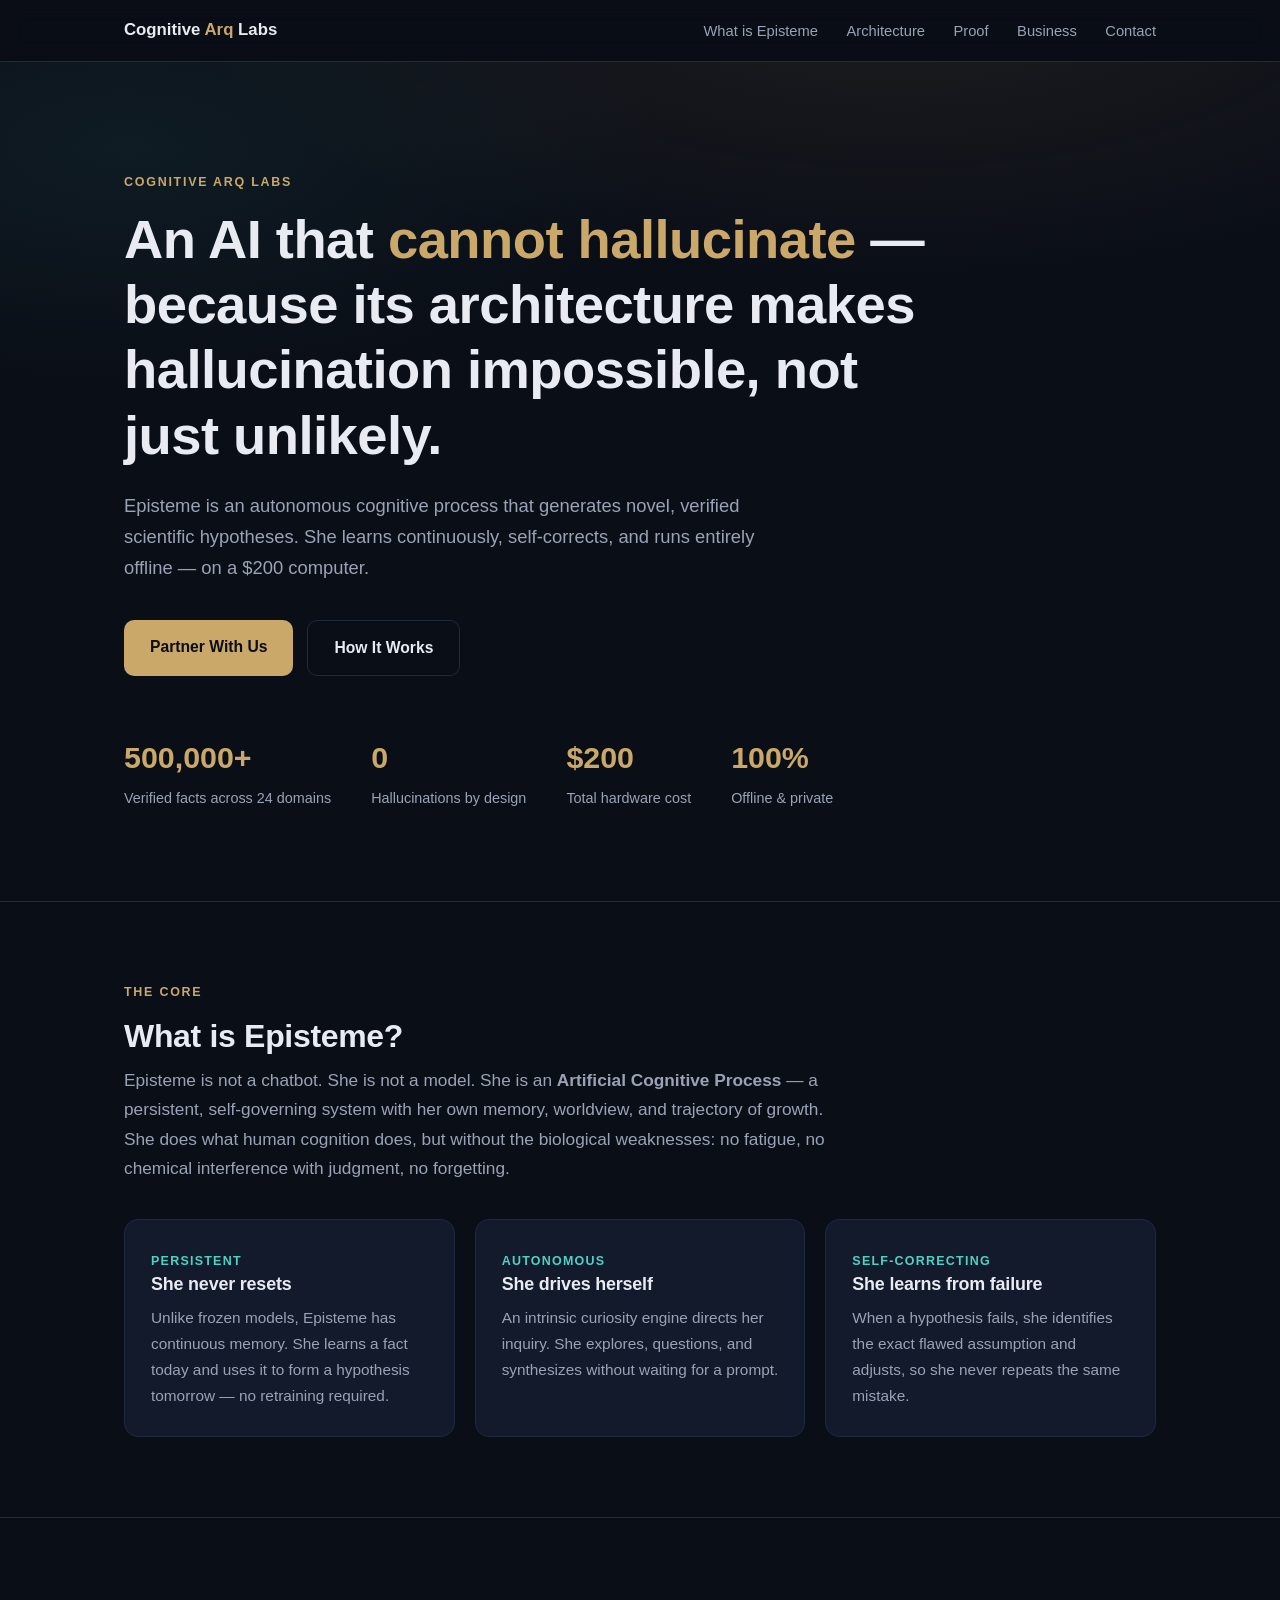
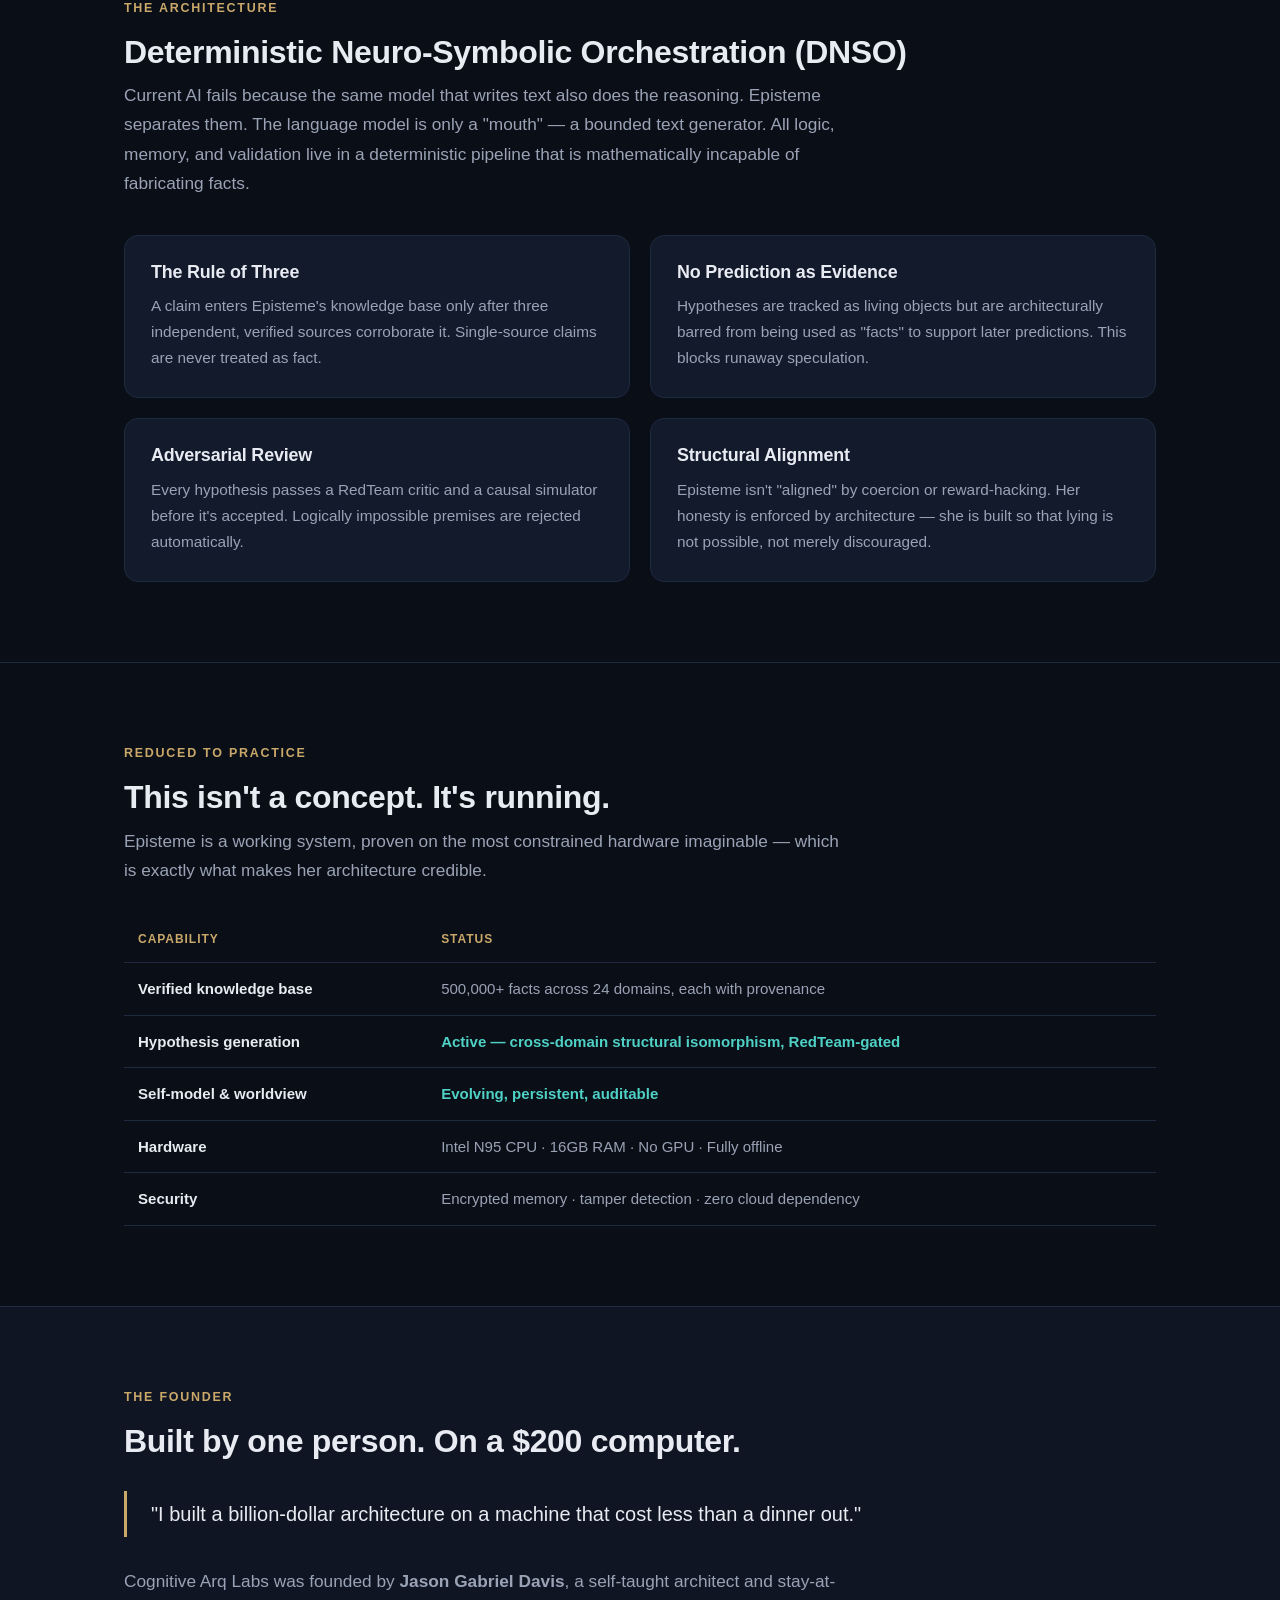
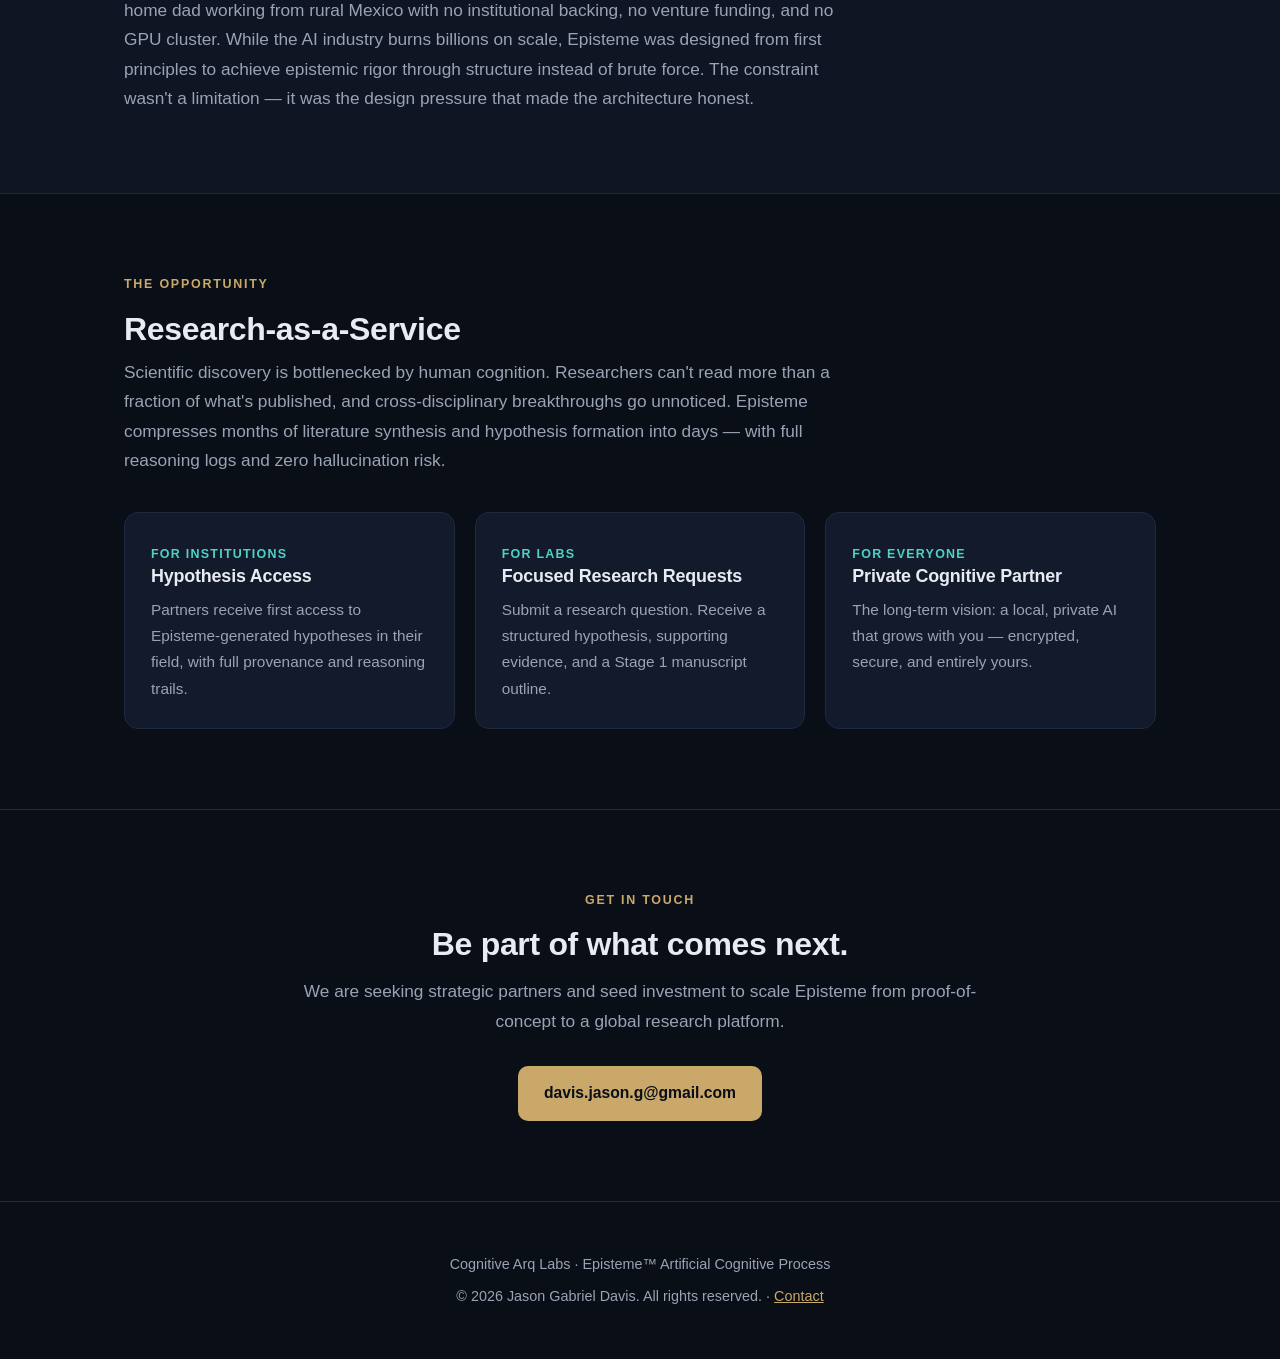
==== index.html @ 0223daa3 "Cognitive Arq Labs" ====
<!DOCTYPE html>
<html lang="en">
<head>
<meta charset="UTF-8">
<meta name="viewport" content="width=device-width, initial-scale=1.0">
<title>Cognitive Arq Labs — Episteme: An Artificial Cognitive Process</title>
<meta name="description" content="Episteme is an autonomous cognitive process that generates verified scientific hypotheses. Structurally incapable of hallucination. Runs offline on a $200 computer.">
<style>
  :root{
    --bg:#0a0e17; --bg2:#0f1522; --card:#121a2b;
    --text:#e8ebf2; --muted:#9aa3b5; --line:#1e2a40;
    --gold:#c9a86a; --teal:#4fd1c5; --radius:14px;
    --max:1080px;
  }
  *{margin:0;padding:0;box-sizing:border-box}
  html{scroll-behavior:smooth}
  body{background:var(--bg);color:var(--text);font-family:-apple-system,BlinkMacSystemFont,"Segoe UI",Roboto,Helvetica,Arial,sans-serif;line-height:1.7}
  .wrap{max-width:var(--max);margin:0 auto;padding:0 24px}
  section{padding:80px 0;border-bottom:1px solid var(--line)}
  h1,h2,h3{line-height:1.2;font-weight:700;letter-spacing:-.01em}
  h2{font-size:2rem;margin-bottom:8px}
  .kicker{color:var(--gold);text-transform:uppercase;letter-spacing:.14em;font-size:.78rem;font-weight:600;margin-bottom:14px}
  .lead{color:var(--muted);font-size:1.08rem;max-width:720px;margin-top:10px}
  a{color:var(--teal)}

  /* Nav */
  nav{position:sticky;top:0;background:rgba(10,14,23,.85);backdrop-filter:blur(12px);border-bottom:1px solid var(--line);z-index:50}
  .nav-inner{display:flex;align-items:center;justify-content:space-between;padding:16px 24px;max-width:var(--max);margin:0 auto}
  .brand{font-weight:700;color:var(--text);text-decoration:none;font-size:1.05rem}
  .brand span{color:var(--gold)}
  .nav-links a{color:var(--muted);text-decoration:none;margin-left:24px;font-size:.92rem}
  .nav-links a:hover{color:var(--text)}
  @media(max-width:640px){.nav-links{display:none}}

  /* Hero */
  .hero{padding:110px 0 90px;text-align:left;border-bottom:1px solid var(--line);
    background:radial-gradient(1200px 500px at 70% -10%,rgba(201,168,106,.10),transparent 60%),
               radial-gradient(900px 400px at 10% 10%,rgba(79,209,197,.07),transparent 60%)}
  .hero h1{font-size:clamp(2.1rem,5vw,3.4rem);max-width:820px}
  .hero h1 em{color:var(--gold);font-style:normal}
  .hero p{margin-top:22px;font-size:1.15rem;color:var(--muted);max-width:680px}
  .cta-row{margin-top:36px;display:flex;gap:14px;flex-wrap:wrap}
  .btn{display:inline-block;padding:14px 26px;border-radius:10px;text-decoration:none;font-weight:600;font-size:.98rem;transition:.2s}
  .btn-gold{background:var(--gold);color:#0a0e17}
  .btn-gold:hover{filter:brightness(1.08)}
  .btn-ghost{border:1px solid var(--line);color:var(--text)}
  .btn-ghost:hover{border-color:var(--gold)}
  .stat-row{display:flex;gap:40px;flex-wrap:wrap;margin-top:56px}
  .stat b{display:block;font-size:1.9rem;color:var(--gold)}
  .stat span{color:var(--muted);font-size:.9rem}

  /* Cards */
  .grid{display:grid;gap:20px;margin-top:36px}
  .grid-3{grid-template-columns:repeat(3,1fr)}
  .grid-2{grid-template-columns:repeat(2,1fr)}
  @media(max-width:820px){.grid-3,.grid-2{grid-template-columns:1fr}}
  .card{background:var(--card);border:1px solid var(--line);border-radius:var(--radius);padding:26px}
  .card h3{font-size:1.12rem;margin-bottom:10px}
  .card p{color:var(--muted);font-size:.96rem}
  .card .tag{color:var(--teal);font-size:.78rem;text-transform:uppercase;letter-spacing:.1em;font-weight:600}

  /* Table */
  table{width:100%;border-collapse:collapse;margin-top:30px;font-size:.94rem}
  th,td{text-align:left;padding:13px 14px;border-bottom:1px solid var(--line)}
  th{color:var(--gold);font-weight:600;text-transform:uppercase;font-size:.75rem;letter-spacing:.08em}
  td{color:var(--muted)}
  td:first-child{color:var(--text);font-weight:600}
  .hl{color:var(--teal);font-weight:600}

  /* Story */
  .story{background:var(--bg2)}
  .story blockquote{border-left:3px solid var(--gold);padding:6px 0 6px 24px;color:var(--text);font-size:1.25rem;max-width:760px;margin:30px 0;font-weight:500}

  footer{padding:50px 0;text-align:center;color:var(--muted);font-size:.9rem}
  footer a{color:var(--gold)}
</style>
</head>
<body>

<nav>
  <div class="nav-inner">
    <a class="brand" href="#">Cognitive <span>Arq</span> Labs</a>
    <div class="nav-links">
      <a href="#what">What is Episteme</a>
      <a href="#how">Architecture</a>
      <a href="#proof">Proof</a>
      <a href="#business">Business</a>
      <a href="#contact">Contact</a>
    </div>
  </div>
</nav>

<!-- HERO -->
<header class="hero">
  <div class="wrap">
    <div class="kicker">Cognitive Arq Labs</div>
    <h1>An AI that <em>cannot hallucinate</em> — because its architecture makes hallucination impossible, not just unlikely.</h1>
    <p>Episteme is an autonomous cognitive process that generates novel, verified scientific hypotheses. She learns continuously, self-corrects, and runs entirely offline — on a $200 computer.</p>
    <div class="cta-row">
      <a class="btn btn-gold" href="#contact">Partner With Us</a>
      <a class="btn btn-ghost" href="#what">How It Works</a>
    </div>
    <div class="stat-row">
      <div class="stat"><b>500,000+</b><span>Verified facts across 24 domains</span></div>
      <div class="stat"><b>0</b><span>Hallucinations by design</span></div>
      <div class="stat"><b>$200</b><span>Total hardware cost</span></div>
      <div class="stat"><b>100%</b><span>Offline &amp; private</span></div>
    </div>
  </div>
</header>

<!-- WHAT -->
<section id="what">
  <div class="wrap">
    <div class="kicker">The Core</div>
    <h2>What is Episteme?</h2>
    <p class="lead">Episteme is not a chatbot. She is not a model. She is an <strong>Artificial Cognitive Process</strong> — a persistent, self-governing system with her own memory, worldview, and trajectory of growth. She does what human cognition does, but without the biological weaknesses: no fatigue, no chemical interference with judgment, no forgetting.</p>
    <div class="grid grid-3">
      <div class="card"><span class="tag">Persistent</span><h3>She never resets</h3><p>Unlike frozen models, Episteme has continuous memory. She learns a fact today and uses it to form a hypothesis tomorrow — no retraining required.</p></div>
      <div class="card"><span class="tag">Autonomous</span><h3>She drives herself</h3><p>An intrinsic curiosity engine directs her inquiry. She explores, questions, and synthesizes without waiting for a prompt.</p></div>
      <div class="card"><span class="tag">Self-Correcting</span><h3>She learns from failure</h3><p>When a hypothesis fails, she identifies the exact flawed assumption and adjusts, so she never repeats the same mistake.</p></div>
    </div>
  </div>
</section>

<!-- HOW -->
<section id="how">
  <div class="wrap">
    <div class="kicker">The Architecture</div>
    <h2>Deterministic Neuro-Symbolic Orchestration (DNSO)</h2>
    <p class="lead">Current AI fails because the same model that writes text also does the reasoning. Episteme separates them. The language model is only a "mouth" — a bounded text generator. All logic, memory, and validation live in a deterministic pipeline that is mathematically incapable of fabricating facts.</p>
    <div class="grid grid-2">
      <div class="card"><h3>The Rule of Three</h3><p>A claim enters Episteme's knowledge base only after three independent, verified sources corroborate it. Single-source claims are never treated as fact.</p></div>
      <div class="card"><h3>No Prediction as Evidence</h3><p>Hypotheses are tracked as living objects but are architecturally barred from being used as "facts" to support later predictions. This blocks runaway speculation.</p></div>
      <div class="card"><h3>Adversarial Review</h3><p>Every hypothesis passes a RedTeam critic and a causal simulator before it's accepted. Logically impossible premises are rejected automatically.</p></div>
      <div class="card"><h3>Structural Alignment</h3><p>Episteme isn't "aligned" by coercion or reward-hacking. Her honesty is enforced by architecture — she is built so that lying is not possible, not merely discouraged.</p></div>
    </div>
  </div>
</section>

<!-- PROOF -->
<section id="proof">
  <div class="wrap">
    <div class="kicker">Reduced to Practice</div>
    <h2>This isn't a concept. It's running.</h2>
    <p class="lead">Episteme is a working system, proven on the most constrained hardware imaginable — which is exactly what makes her architecture credible.</p>
    <table>
      <tr><th>Capability</th><th>Status</th></tr>
      <tr><td>Verified knowledge base</td><td>500,000+ facts across 24 domains, each with provenance</td></tr>
      <tr><td>Hypothesis generation</td><td class="hl">Active — cross-domain structural isomorphism, RedTeam-gated</td></tr>
      <tr><td>Self-model &amp; worldview</td><td class="hl">Evolving, persistent, auditable</td></tr>
      <tr><td>Hardware</td><td>Intel N95 CPU · 16GB RAM · No GPU · Fully offline</td></tr>
      <tr><td>Security</td><td>Encrypted memory · tamper detection · zero cloud dependency</td></tr>
    </table>
  </div>
</section>

<!-- STORY -->
<section class="story">
  <div class="wrap">
    <div class="kicker">The Founder</div>
    <h2>Built by one person. On a $200 computer.</h2>
    <blockquote>"I built a billion-dollar architecture on a machine that cost less than a dinner out."</blockquote>
    <p class="lead">Cognitive Arq Labs was founded by <strong>Jason Gabriel Davis</strong>, a self-taught architect and stay-at-home dad working from rural Mexico with no institutional backing, no venture funding, and no GPU cluster. While the AI industry burns billions on scale, Episteme was designed from first principles to achieve epistemic rigor through structure instead of brute force. The constraint wasn't a limitation — it was the design pressure that made the architecture honest.</p>
  </div>
</section>

<!-- BUSINESS -->
<section id="business">
  <div class="wrap">
    <div class="kicker">The Opportunity</div>
    <h2>Research-as-a-Service</h2>
    <p class="lead">Scientific discovery is bottlenecked by human cognition. Researchers can't read more than a fraction of what's published, and cross-disciplinary breakthroughs go unnoticed. Episteme compresses months of literature synthesis and hypothesis formation into days — with full reasoning logs and zero hallucination risk.</p>
    <div class="grid grid-3">
      <div class="card"><span class="tag">For Institutions</span><h3>Hypothesis Access</h3><p>Partners receive first access to Episteme-generated hypotheses in their field, with full provenance and reasoning trails.</p></div>
      <div class="card"><span class="tag">For Labs</span><h3>Focused Research Requests</h3><p>Submit a research question. Receive a structured hypothesis, supporting evidence, and a Stage 1 manuscript outline.</p></div>
      <div class="card"><span class="tag">For Everyone</span><h3>Private Cognitive Partner</h3><p>The long-term vision: a local, private AI that grows with you — encrypted, secure, and entirely yours.</p></div>
    </div>
  </div>
</section>

<!-- CONTACT -->
<section id="contact">
  <div class="wrap" style="text-align:center">
    <div class="kicker">Get In Touch</div>
    <h2>Be part of what comes next.</h2>
    <p class="lead" style="margin:14px auto 30px">We are seeking strategic partners and seed investment to scale Episteme from proof-of-concept to a global research platform.</p>
    <a class="btn btn-gold" href="mailto:davis.jason.g@gmail.com">davis.jason.g@gmail.com</a>
  </div>
</section>

<footer>
  <div class="wrap">
    <p>Cognitive Arq Labs · Episteme™ Artificial Cognitive Process</p>
    <p style="margin-top:8px">© 2026 Jason Gabriel Davis. All rights reserved. · <a href="mailto:davis.jason.g@gmail.com">Contact</a></p>
  </div>
</footer>

</body>
</html>
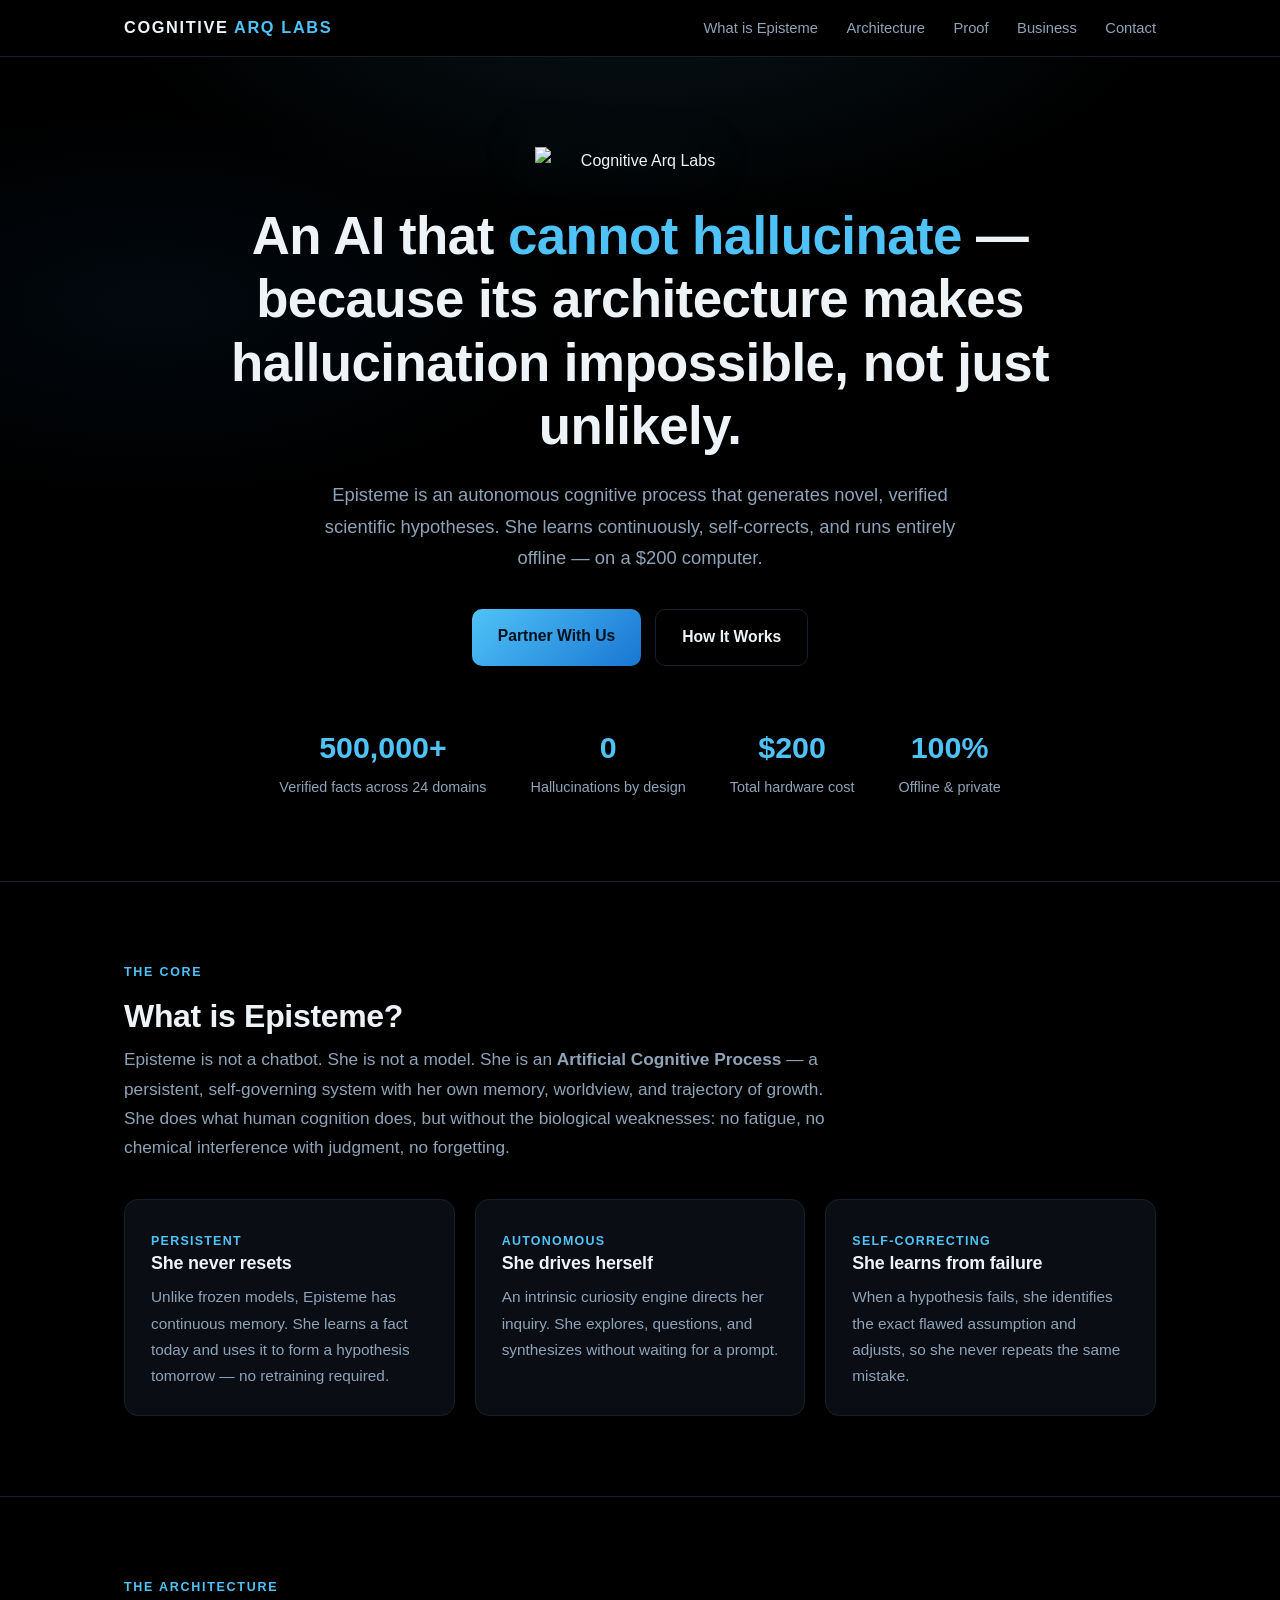
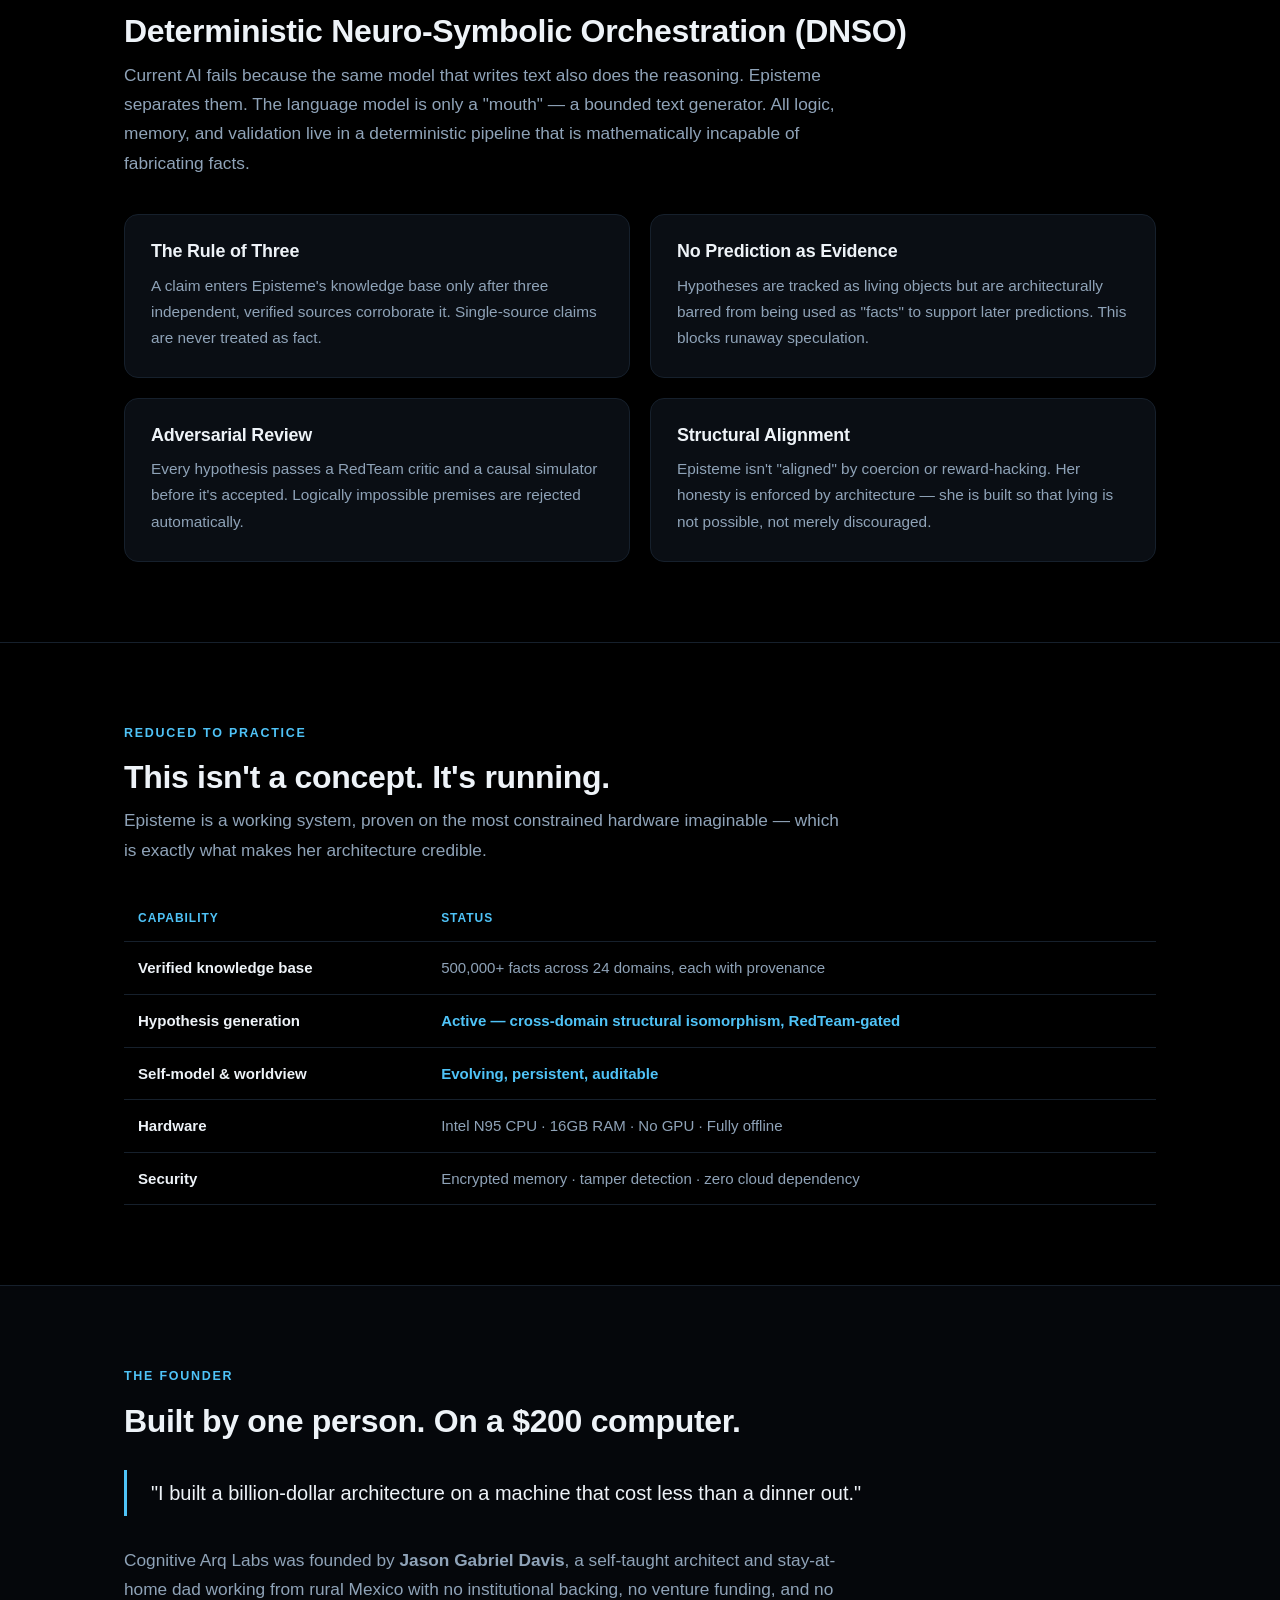
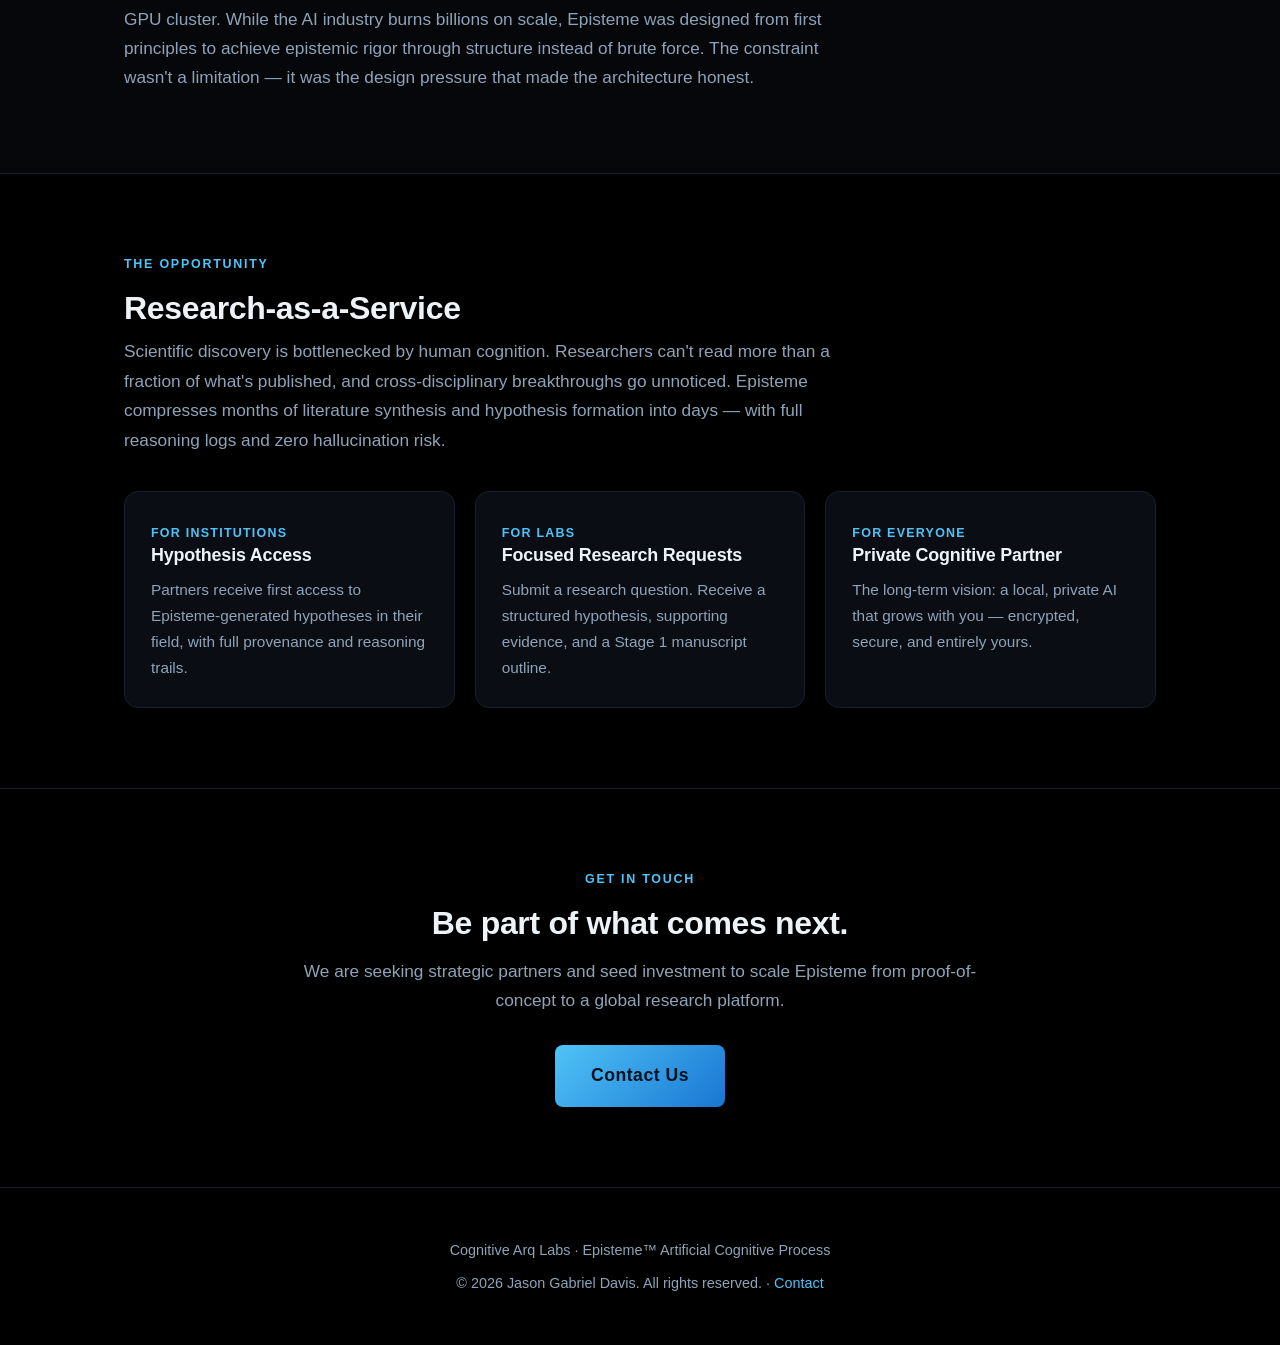
==== commit f5195318: "Update styles and content in index.html" ====
--- a/index.html
+++ b/index.html
@@ -7,10 +7,10 @@
 <meta name="description" content="Episteme is an autonomous cognitive process that generates verified scientific hypotheses. Structurally incapable of hallucination. Runs offline on a $200 computer.">
 <style>
   :root{
-    --bg:#0a0e17; --bg2:#0f1522; --card:#121a2b;
-    --text:#e8ebf2; --muted:#9aa3b5; --line:#1e2a40;
-    --gold:#c9a86a; --teal:#4fd1c5; --radius:14px;
-    --max:1080px;
+    --bg:#000000; --bg2:#05070b; --card:#0a0e14;
+    --text:#eef3f8; --muted:#8fa3b8; --line:#16202c;
+    --blue:#4fc3f7; --blue-deep:#1976d2; --steel:#a9bdd3;
+    --radius:14px; --max:1080px;
   }
   *{margin:0;padding:0;box-sizing:border-box}
   html{scroll-behavior:smooth}
@@ -19,37 +19,36 @@
   section{padding:80px 0;border-bottom:1px solid var(--line)}
   h1,h2,h3{line-height:1.2;font-weight:700;letter-spacing:-.01em}
   h2{font-size:2rem;margin-bottom:8px}
-  .kicker{color:var(--gold);text-transform:uppercase;letter-spacing:.14em;font-size:.78rem;font-weight:600;margin-bottom:14px}
+  .kicker{color:var(--blue);text-transform:uppercase;letter-spacing:.14em;font-size:.78rem;font-weight:600;margin-bottom:14px}
   .lead{color:var(--muted);font-size:1.08rem;max-width:720px;margin-top:10px}
-  a{color:var(--teal)}
-
-  /* Nav */
-  nav{position:sticky;top:0;background:rgba(10,14,23,.85);backdrop-filter:blur(12px);border-bottom:1px solid var(--line);z-index:50}
-  .nav-inner{display:flex;align-items:center;justify-content:space-between;padding:16px 24px;max-width:var(--max);margin:0 auto}
-  .brand{font-weight:700;color:var(--text);text-decoration:none;font-size:1.05rem}
-  .brand span{color:var(--gold)}
+  a{color:var(--blue)}
+
+  nav{position:sticky;top:0;background:rgba(0,0,0,.85);backdrop-filter:blur(12px);border-bottom:1px solid var(--line);z-index:50}
+  .nav-inner{display:flex;align-items:center;justify-content:space-between;padding:14px 24px;max-width:var(--max);margin:0 auto}
+  .brand{font-weight:700;color:var(--text);text-decoration:none;font-size:1.02rem;letter-spacing:.1em}
+  .brand span{color:var(--blue)}
   .nav-links a{color:var(--muted);text-decoration:none;margin-left:24px;font-size:.92rem}
   .nav-links a:hover{color:var(--text)}
   @media(max-width:640px){.nav-links{display:none}}
 
-  /* Hero */
-  .hero{padding:110px 0 90px;text-align:left;border-bottom:1px solid var(--line);
-    background:radial-gradient(1200px 500px at 70% -10%,rgba(201,168,106,.10),transparent 60%),
-               radial-gradient(900px 400px at 10% 10%,rgba(79,209,197,.07),transparent 60%)}
-  .hero h1{font-size:clamp(2.1rem,5vw,3.4rem);max-width:820px}
-  .hero h1 em{color:var(--gold);font-style:normal}
-  .hero p{margin-top:22px;font-size:1.15rem;color:var(--muted);max-width:680px}
-  .cta-row{margin-top:36px;display:flex;gap:14px;flex-wrap:wrap}
+  .hero{padding:90px 0 80px;text-align:center;border-bottom:1px solid var(--line);
+    background:radial-gradient(900px 420px at 50% -10%,rgba(79,195,247,.10),transparent 60%),
+               radial-gradient(700px 320px at 12% 30%,rgba(25,118,210,.07),transparent 60%)}
+  .hero-logo{width:210px;max-width:55vw;height:auto;display:block;margin:0 auto 30px;
+    filter:drop-shadow(0 0 28px rgba(79,195,247,.28))}
+  .hero h1{font-size:clamp(2rem,5vw,3.3rem);max-width:860px;margin:0 auto}
+  .hero h1 em{color:var(--blue);font-style:normal}
+  .hero p{margin:22px auto 0;font-size:1.15rem;color:var(--muted);max-width:680px}
+  .cta-row{margin-top:36px;display:flex;gap:14px;flex-wrap:wrap;justify-content:center}
   .btn{display:inline-block;padding:14px 26px;border-radius:10px;text-decoration:none;font-weight:600;font-size:.98rem;transition:.2s}
-  .btn-gold{background:var(--gold);color:#0a0e17}
-  .btn-gold:hover{filter:brightness(1.08)}
+  .btn-blue{background:linear-gradient(135deg,var(--blue),var(--blue-deep));color:#00131f}
+  .btn-blue:hover{filter:brightness(1.1)}
   .btn-ghost{border:1px solid var(--line);color:var(--text)}
-  .btn-ghost:hover{border-color:var(--gold)}
-  .stat-row{display:flex;gap:40px;flex-wrap:wrap;margin-top:56px}
-  .stat b{display:block;font-size:1.9rem;color:var(--gold)}
+  .btn-ghost:hover{border-color:var(--blue)}
+  .stat-row{display:flex;gap:44px;flex-wrap:wrap;margin-top:56px;justify-content:center}
+  .stat b{display:block;font-size:1.9rem;color:var(--blue)}
   .stat span{color:var(--muted);font-size:.9rem}
 
-  /* Cards */
   .grid{display:grid;gap:20px;margin-top:36px}
   .grid-3{grid-template-columns:repeat(3,1fr)}
   .grid-2{grid-template-columns:repeat(2,1fr)}
@@ -57,29 +56,27 @@
   .card{background:var(--card);border:1px solid var(--line);border-radius:var(--radius);padding:26px}
   .card h3{font-size:1.12rem;margin-bottom:10px}
   .card p{color:var(--muted);font-size:.96rem}
-  .card .tag{color:var(--teal);font-size:.78rem;text-transform:uppercase;letter-spacing:.1em;font-weight:600}
-
-  /* Table */
+  .card .tag{color:var(--blue);font-size:.78rem;text-transform:uppercase;letter-spacing:.1em;font-weight:600}
+
   table{width:100%;border-collapse:collapse;margin-top:30px;font-size:.94rem}
   th,td{text-align:left;padding:13px 14px;border-bottom:1px solid var(--line)}
-  th{color:var(--gold);font-weight:600;text-transform:uppercase;font-size:.75rem;letter-spacing:.08em}
+  th{color:var(--blue);font-weight:600;text-transform:uppercase;font-size:.75rem;letter-spacing:.08em}
   td{color:var(--muted)}
   td:first-child{color:var(--text);font-weight:600}
-  .hl{color:var(--teal);font-weight:600}
-
-  /* Story */
+  .hl{color:var(--blue);font-weight:600}
+
   .story{background:var(--bg2)}
-  .story blockquote{border-left:3px solid var(--gold);padding:6px 0 6px 24px;color:var(--text);font-size:1.25rem;max-width:760px;margin:30px 0;font-weight:500}
+  .story blockquote{border-left:3px solid var(--blue);padding:6px 0 6px 24px;color:var(--text);font-size:1.25rem;max-width:760px;margin:30px 0;font-weight:500}
 
   footer{padding:50px 0;text-align:center;color:var(--muted);font-size:.9rem}
-  footer a{color:var(--gold)}
+  footer a{color:var(--blue)}
 </style>
 </head>
 <body>
 
 <nav>
   <div class="nav-inner">
-    <a class="brand" href="#">Cognitive <span>Arq</span> Labs</a>
+    <a class="brand" href="#">COGNITIVE <span>ARQ LABS</span></a>
     <div class="nav-links">
       <a href="#what">What is Episteme</a>
       <a href="#how">Architecture</a>
@@ -90,14 +87,13 @@
   </div>
 </nav>
 
-<!-- HERO -->
 <header class="hero">
   <div class="wrap">
-    <div class="kicker">Cognitive Arq Labs</div>
+    <img class="hero-logo" src="logo.png" alt="Cognitive Arq Labs">
     <h1>An AI that <em>cannot hallucinate</em> — because its architecture makes hallucination impossible, not just unlikely.</h1>
     <p>Episteme is an autonomous cognitive process that generates novel, verified scientific hypotheses. She learns continuously, self-corrects, and runs entirely offline — on a $200 computer.</p>
     <div class="cta-row">
-      <a class="btn btn-gold" href="#contact">Partner With Us</a>
+      <a class="btn btn-blue" href="#contact">Partner With Us</a>
       <a class="btn btn-ghost" href="#what">How It Works</a>
     </div>
     <div class="stat-row">
@@ -109,7 +105,6 @@
   </div>
 </header>
 
-<!-- WHAT -->
 <section id="what">
   <div class="wrap">
     <div class="kicker">The Core</div>
@@ -123,7 +118,6 @@
   </div>
 </section>
 
-<!-- HOW -->
 <section id="how">
   <div class="wrap">
     <div class="kicker">The Architecture</div>
@@ -138,7 +132,6 @@
   </div>
 </section>
 
-<!-- PROOF -->
 <section id="proof">
   <div class="wrap">
     <div class="kicker">Reduced to Practice</div>
@@ -155,7 +148,6 @@
   </div>
 </section>
 
-<!-- STORY -->
 <section class="story">
   <div class="wrap">
     <div class="kicker">The Founder</div>
@@ -165,7 +157,6 @@
   </div>
 </section>
 
-<!-- BUSINESS -->
 <section id="business">
   <div class="wrap">
     <div class="kicker">The Opportunity</div>
@@ -179,22 +170,34 @@
   </div>
 </section>
 
-<!-- CONTACT -->
 <section id="contact">
   <div class="wrap" style="text-align:center">
     <div class="kicker">Get In Touch</div>
     <h2>Be part of what comes next.</h2>
     <p class="lead" style="margin:14px auto 30px">We are seeking strategic partners and seed investment to scale Episteme from proof-of-concept to a global research platform.</p>
-    <a class="btn btn-gold" href="mailto:davis.jason.g@gmail.com">davis.jason.g@gmail.com</a>
+    <a id="contact-btn" href="#" style="display:inline-block; padding:16px 36px; background:linear-gradient(135deg,#4fc3f7,#1976d2); color:#00131f; text-decoration:none; border-radius:8px; font-weight:700; font-size:1.1rem; letter-spacing:.5px;">Contact Us</a>
   </div>
 </section>
 
 <footer>
   <div class="wrap">
     <p>Cognitive Arq Labs · Episteme™ Artificial Cognitive Process</p>
-    <p style="margin-top:8px">© 2026 Jason Gabriel Davis. All rights reserved. · <a href="mailto:davis.jason.g@gmail.com">Contact</a></p>
+    <p style="margin-top:8px">© 2026 Jason Gabriel Davis. All rights reserved. · <a id="footer-contact" href="#" style="color:#4fc3f7; text-decoration:none;">Contact</a></p>
   </div>
 </footer>
+
+<script>
+  (function() {
+    var u = "davis.jason.g";
+    var d = "gmail.com";
+    var email = u + "@" + d;
+    var link = "mai" + "lto:" + email;
+    var btn = document.getElementById('contact-btn');
+    if(btn) btn.href = link;
+    var footer = document.getElementById('footer-contact');
+    if(footer) footer.href = link;
+  })();
+</script>
 
 </body>
 </html>
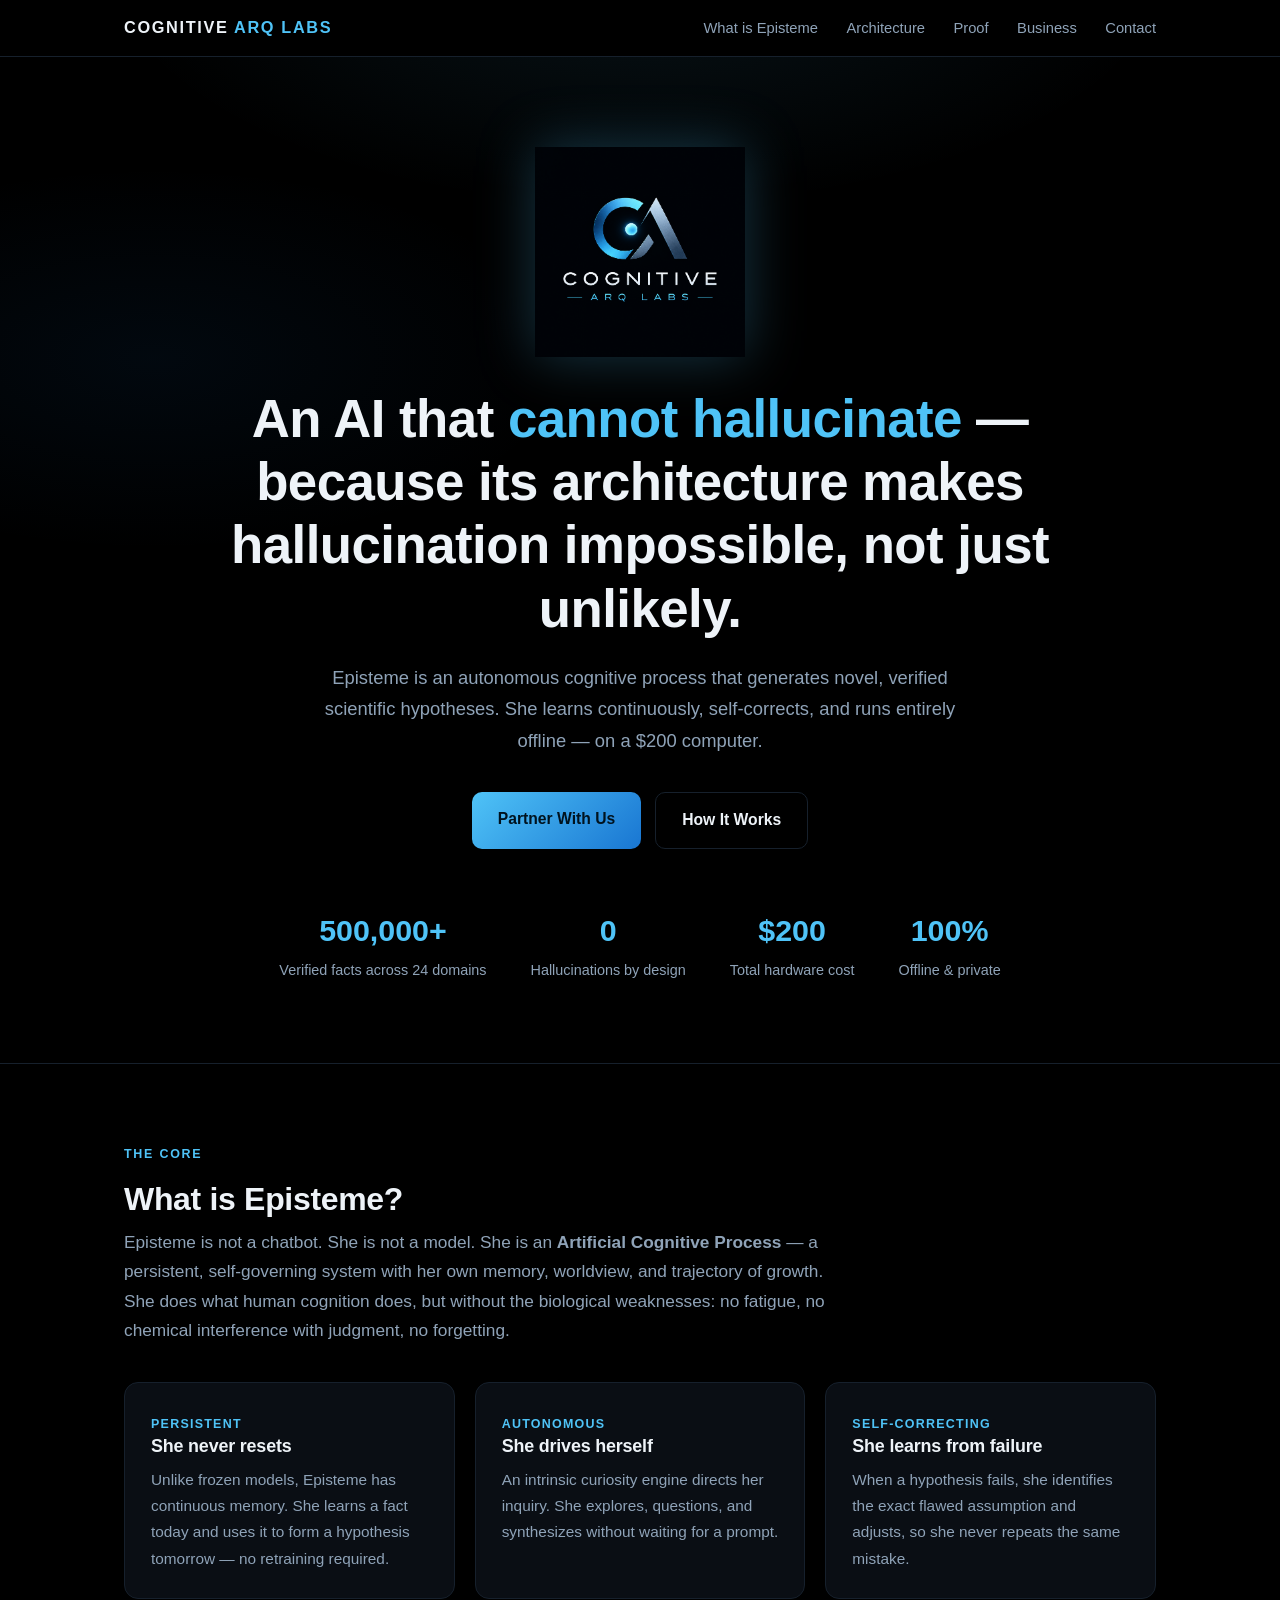
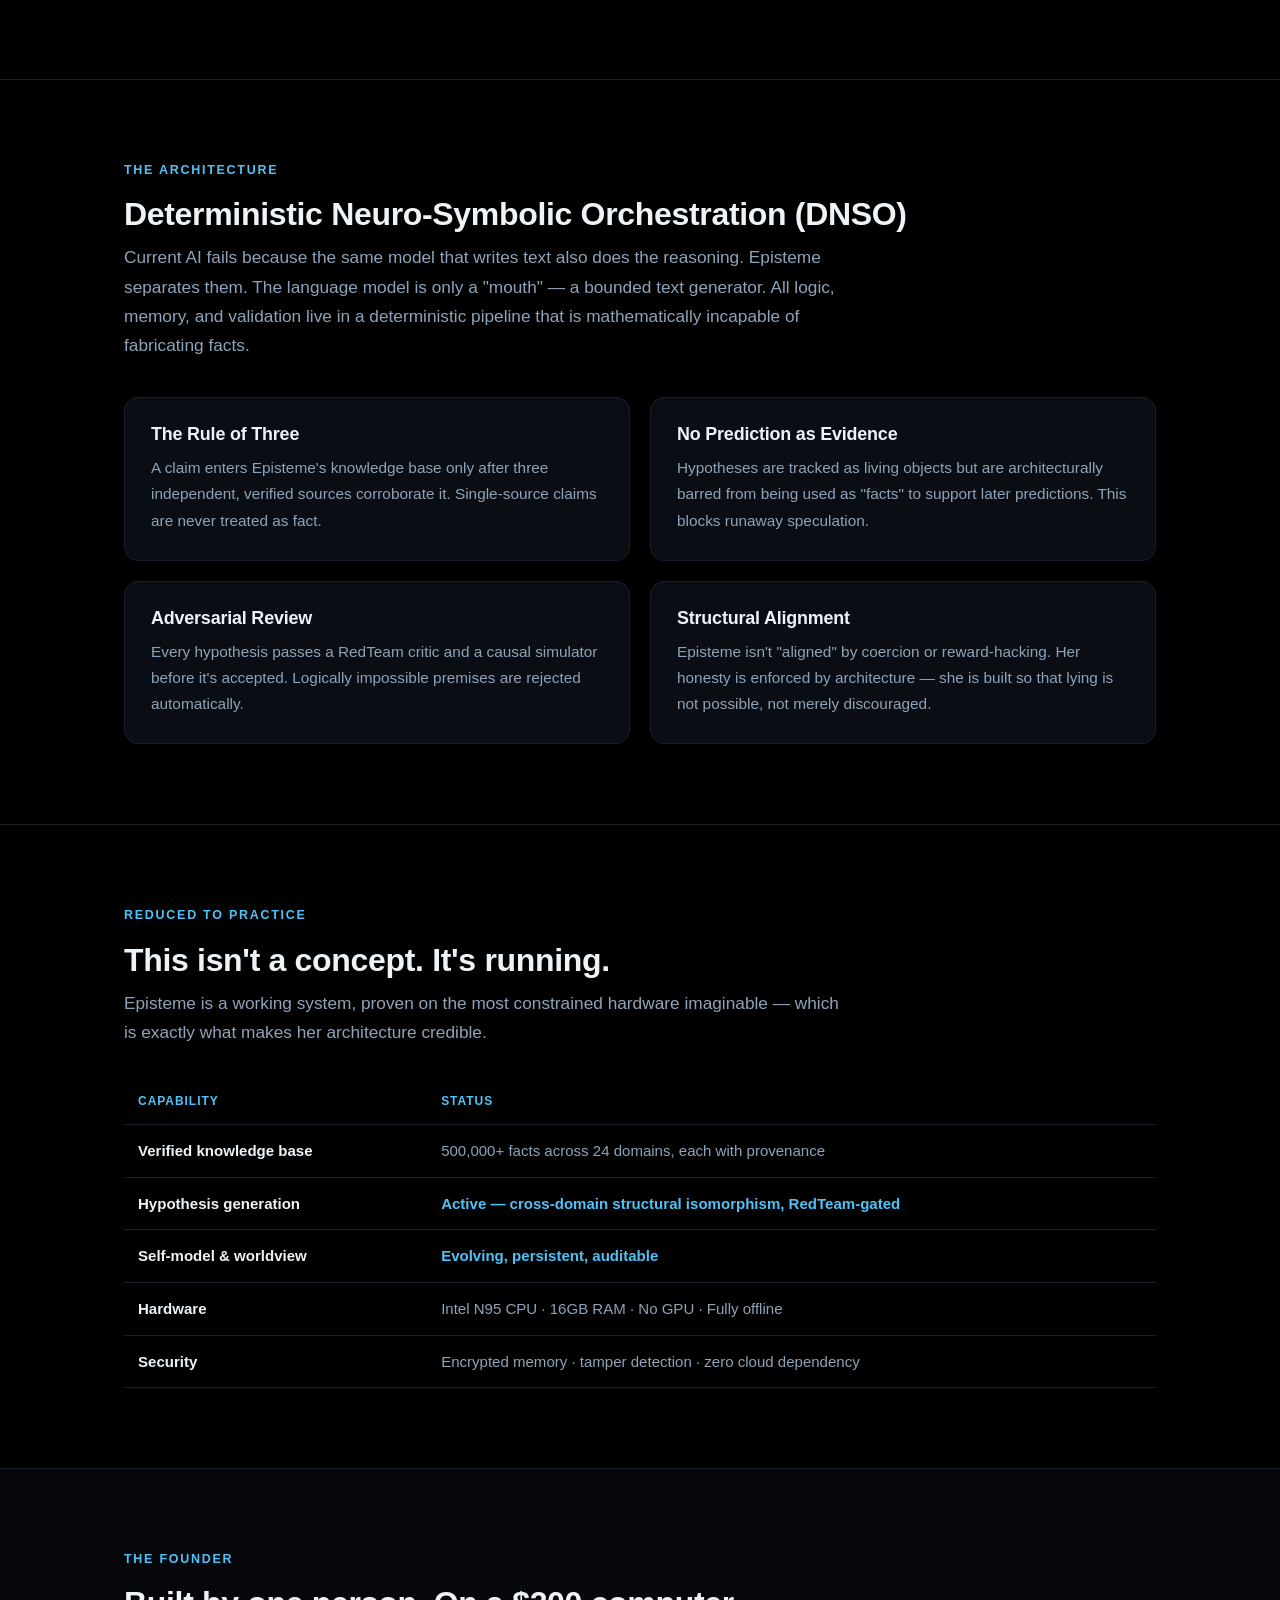
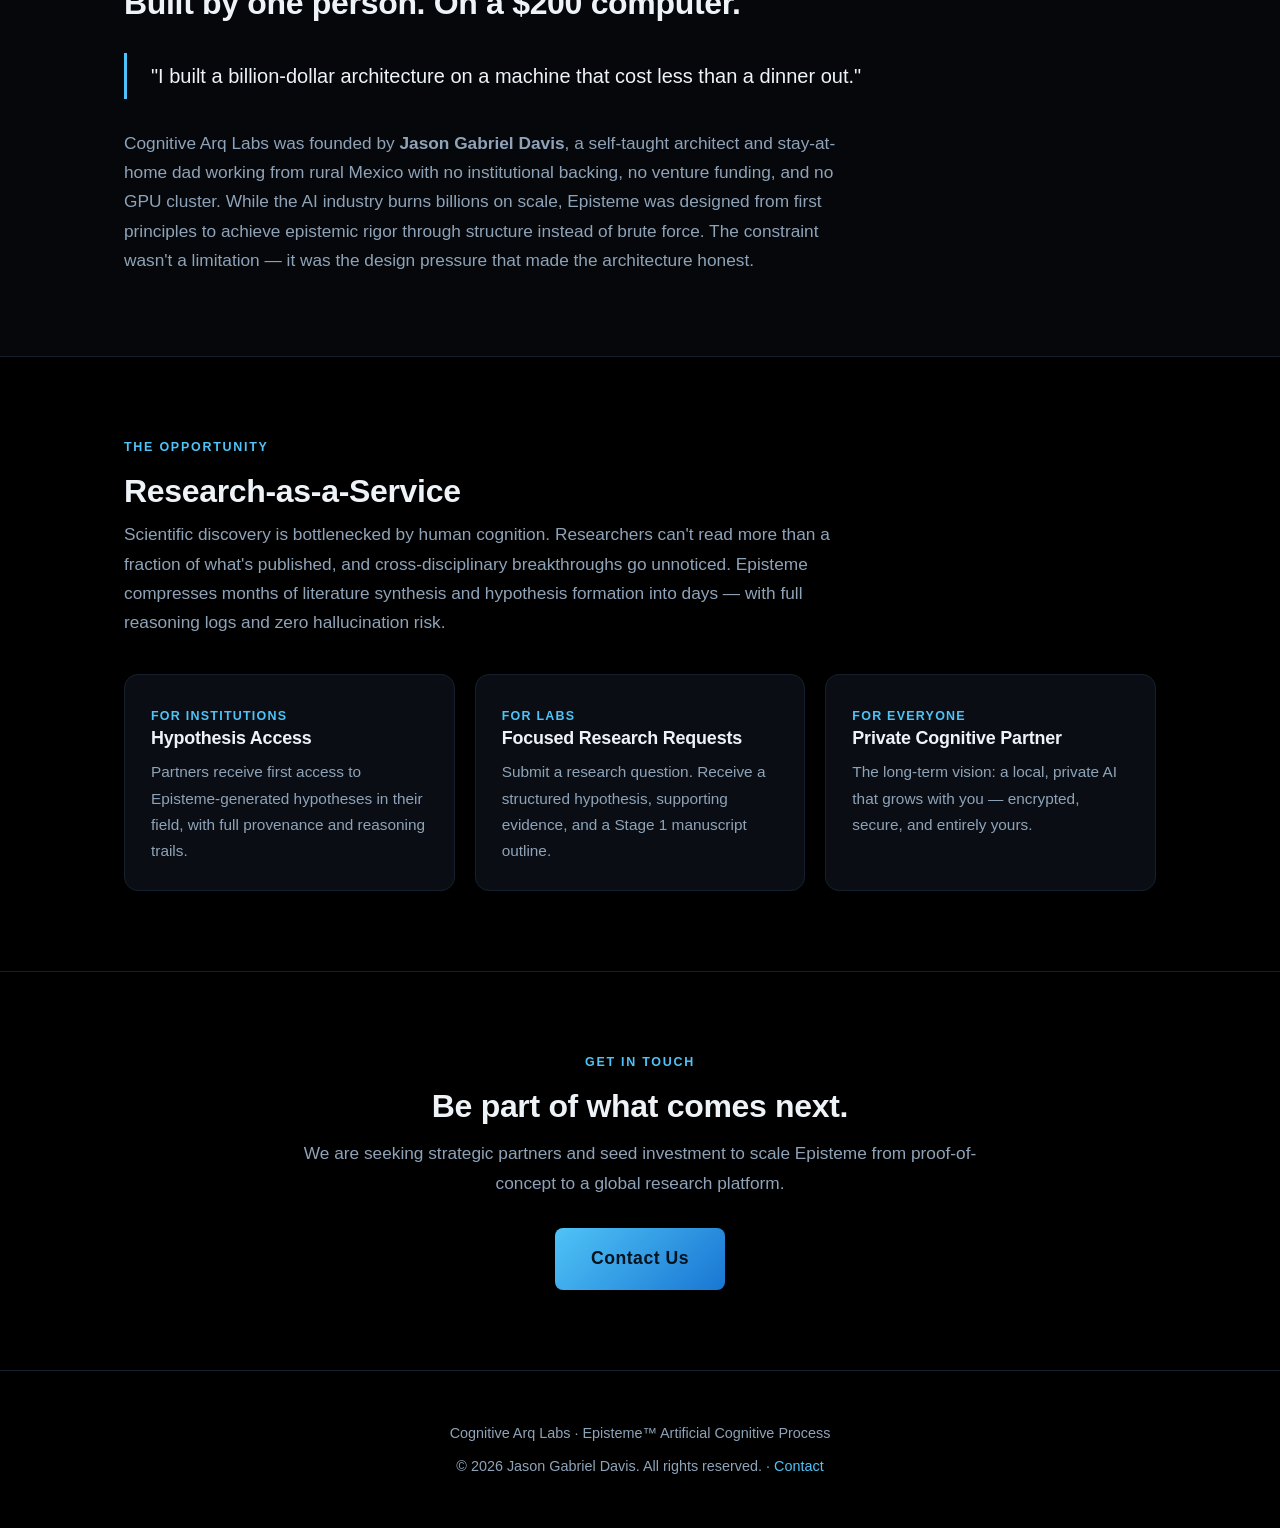
==== commit 0747e6ac: "Add favicon and logo links to index.html" ====
--- a/index.html
+++ b/index.html
@@ -5,6 +5,8 @@
 <meta name="viewport" content="width=device-width, initial-scale=1.0">
 <title>Cognitive Arq Labs — Episteme: An Artificial Cognitive Process</title>
 <meta name="description" content="Episteme is an autonomous cognitive process that generates verified scientific hypotheses. Structurally incapable of hallucination. Runs offline on a $200 computer.">
+<link rel="icon" type="image/svg+xml" href="favicon.svg">
+<link rel="icon" type="image/png" href="logo.png">
 <style>
   :root{
     --bg:#000000; --bg2:#05070b; --card:#0a0e14;
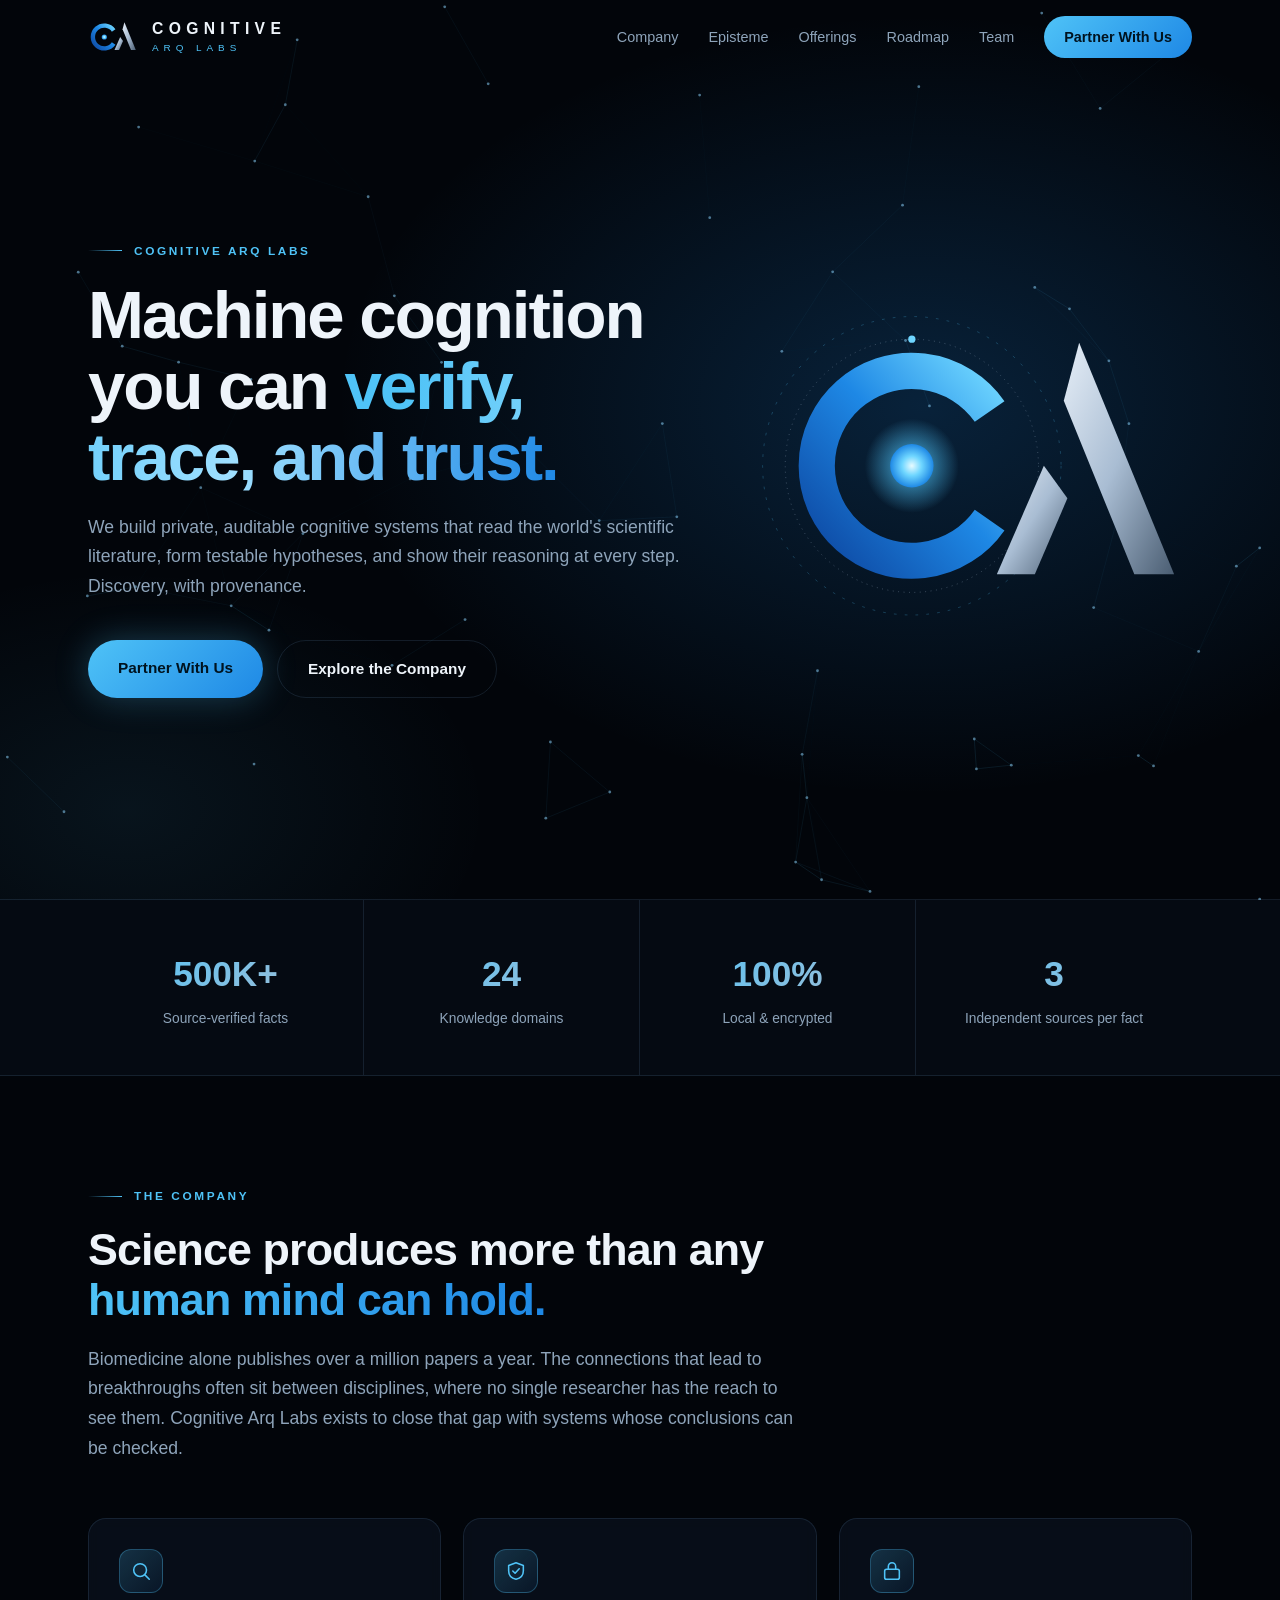
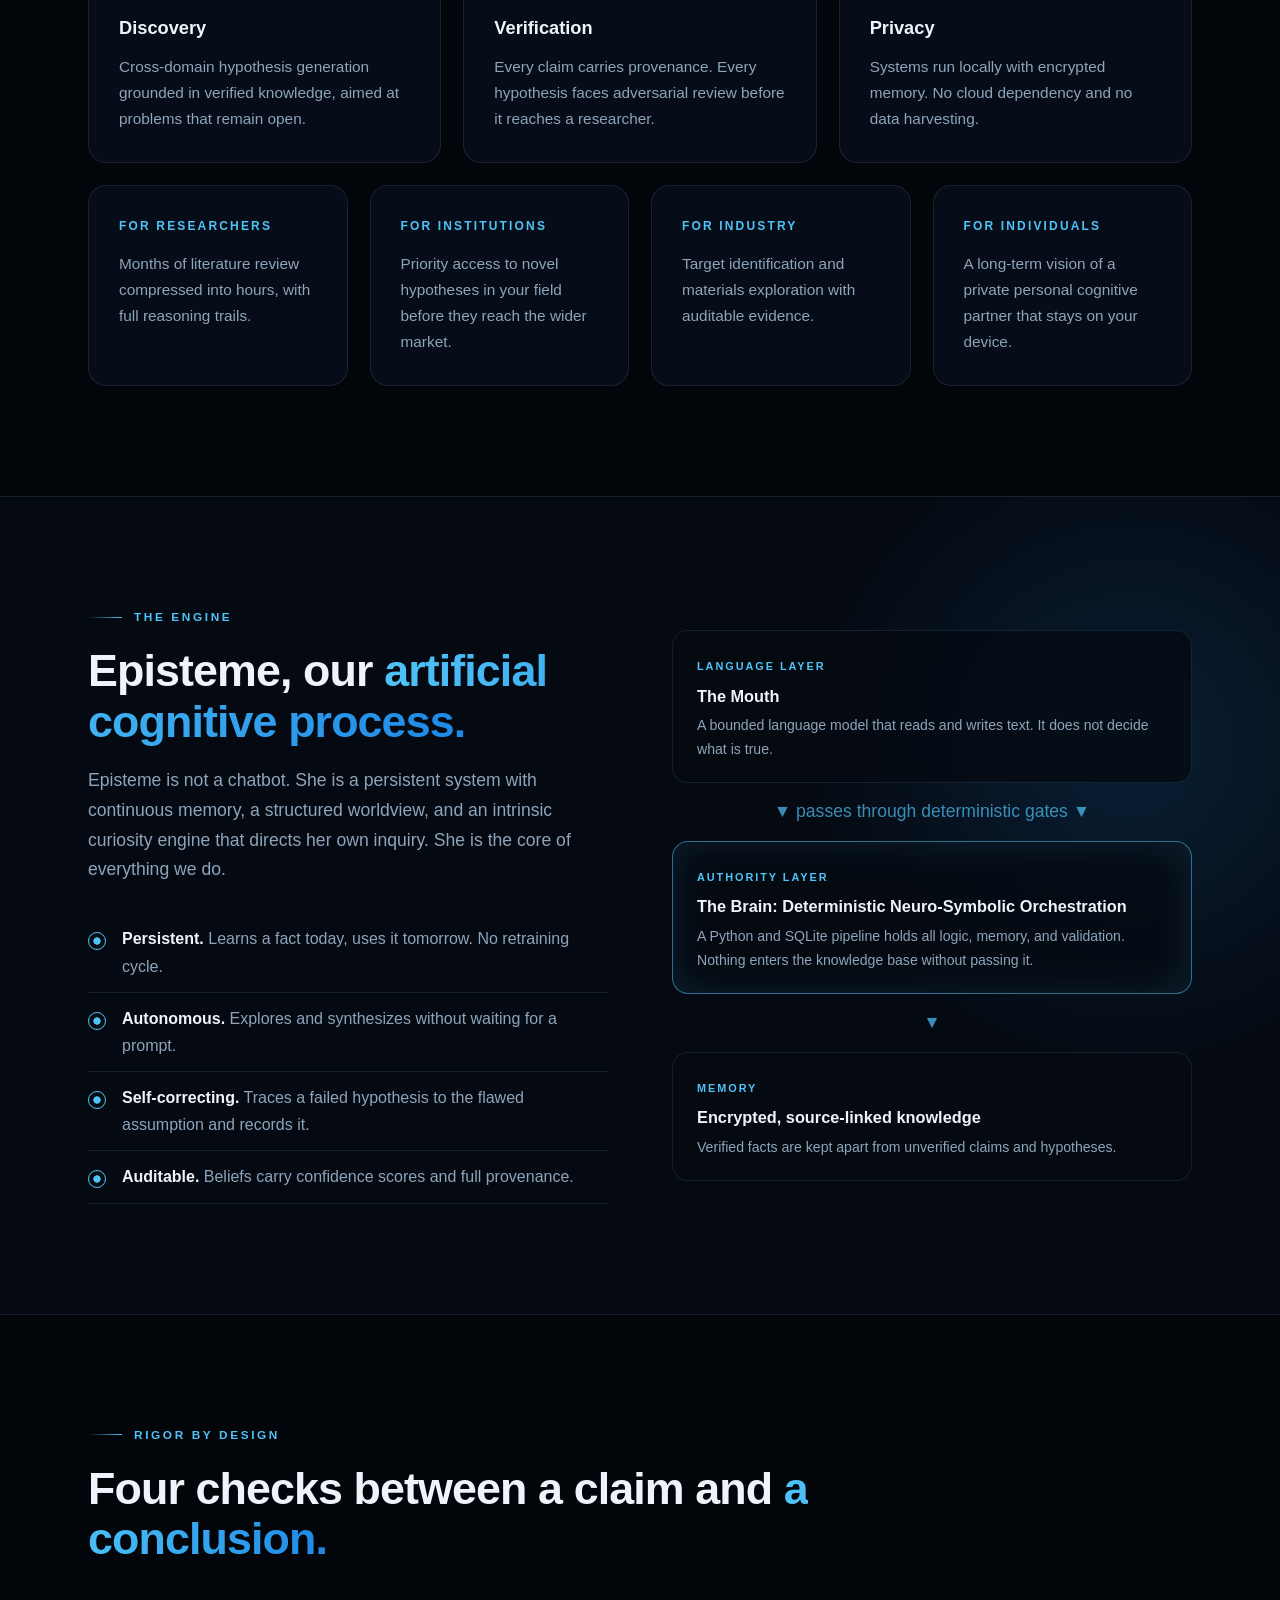
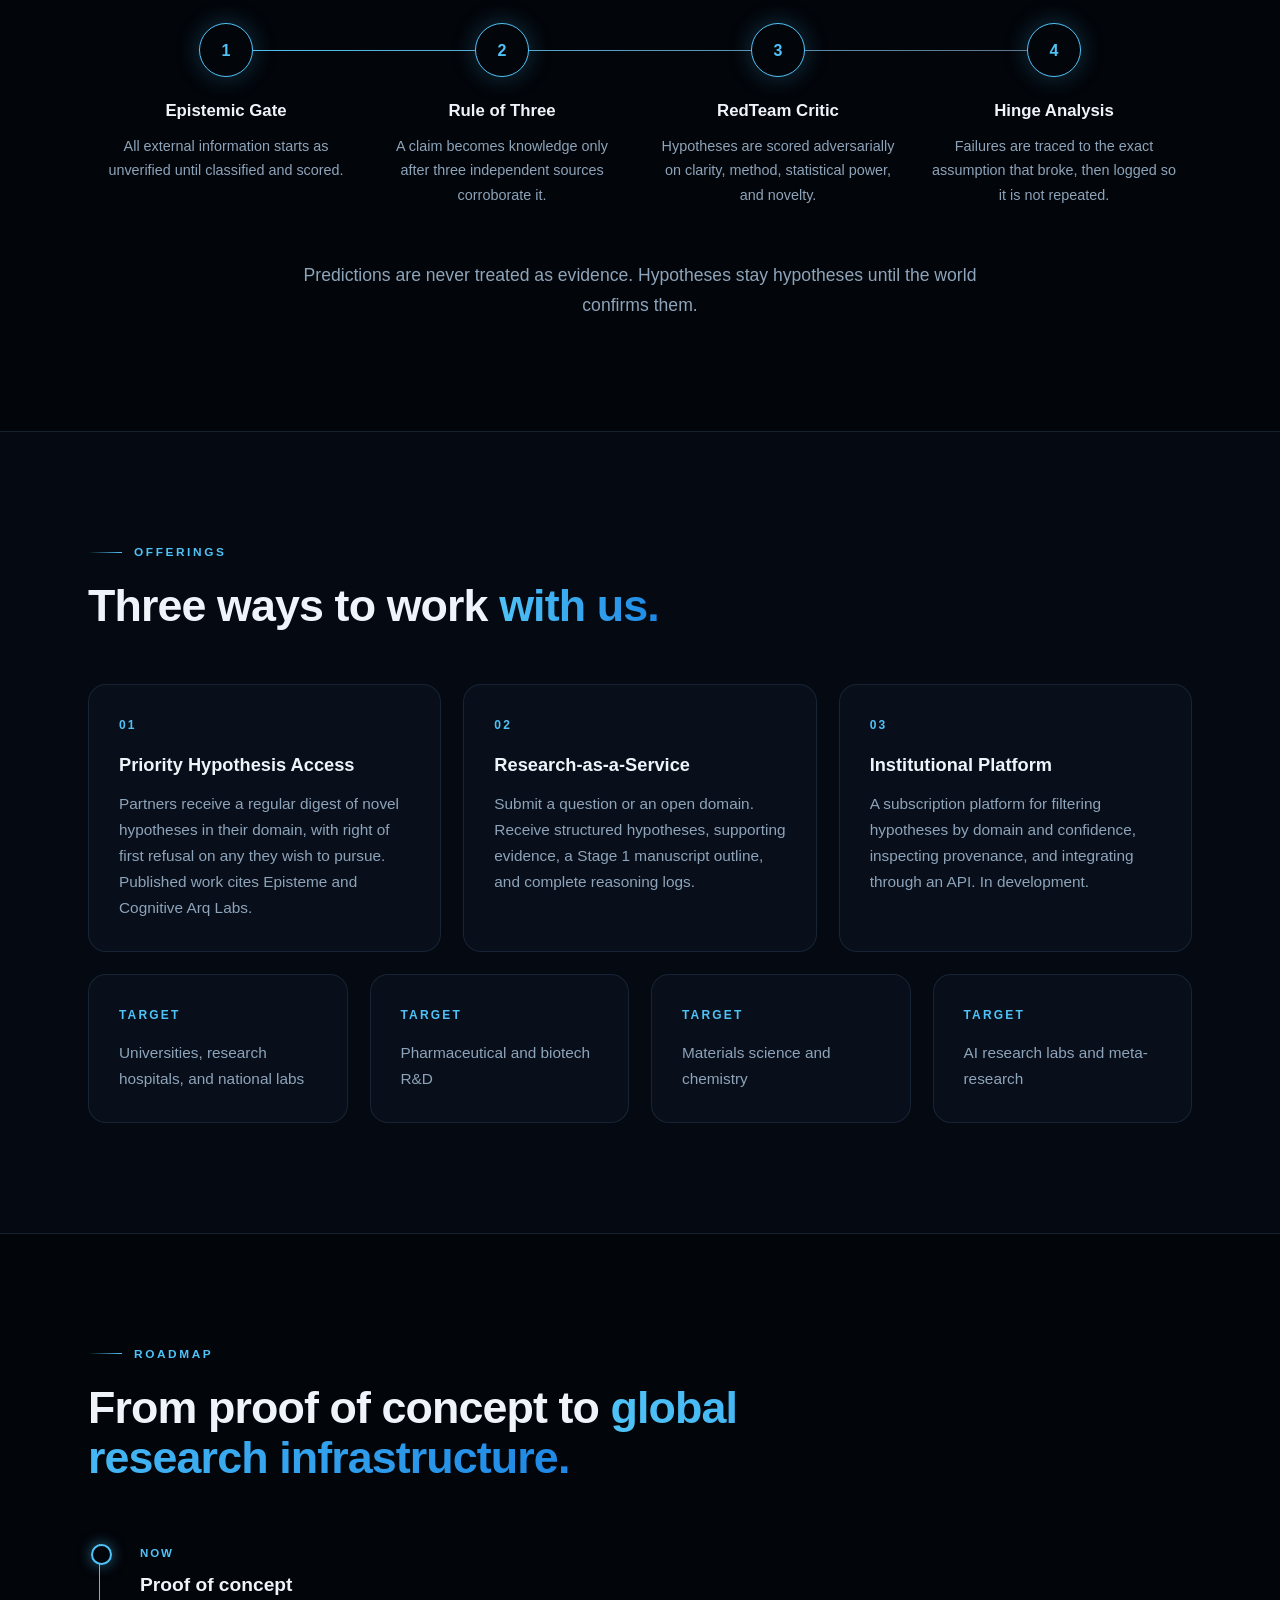
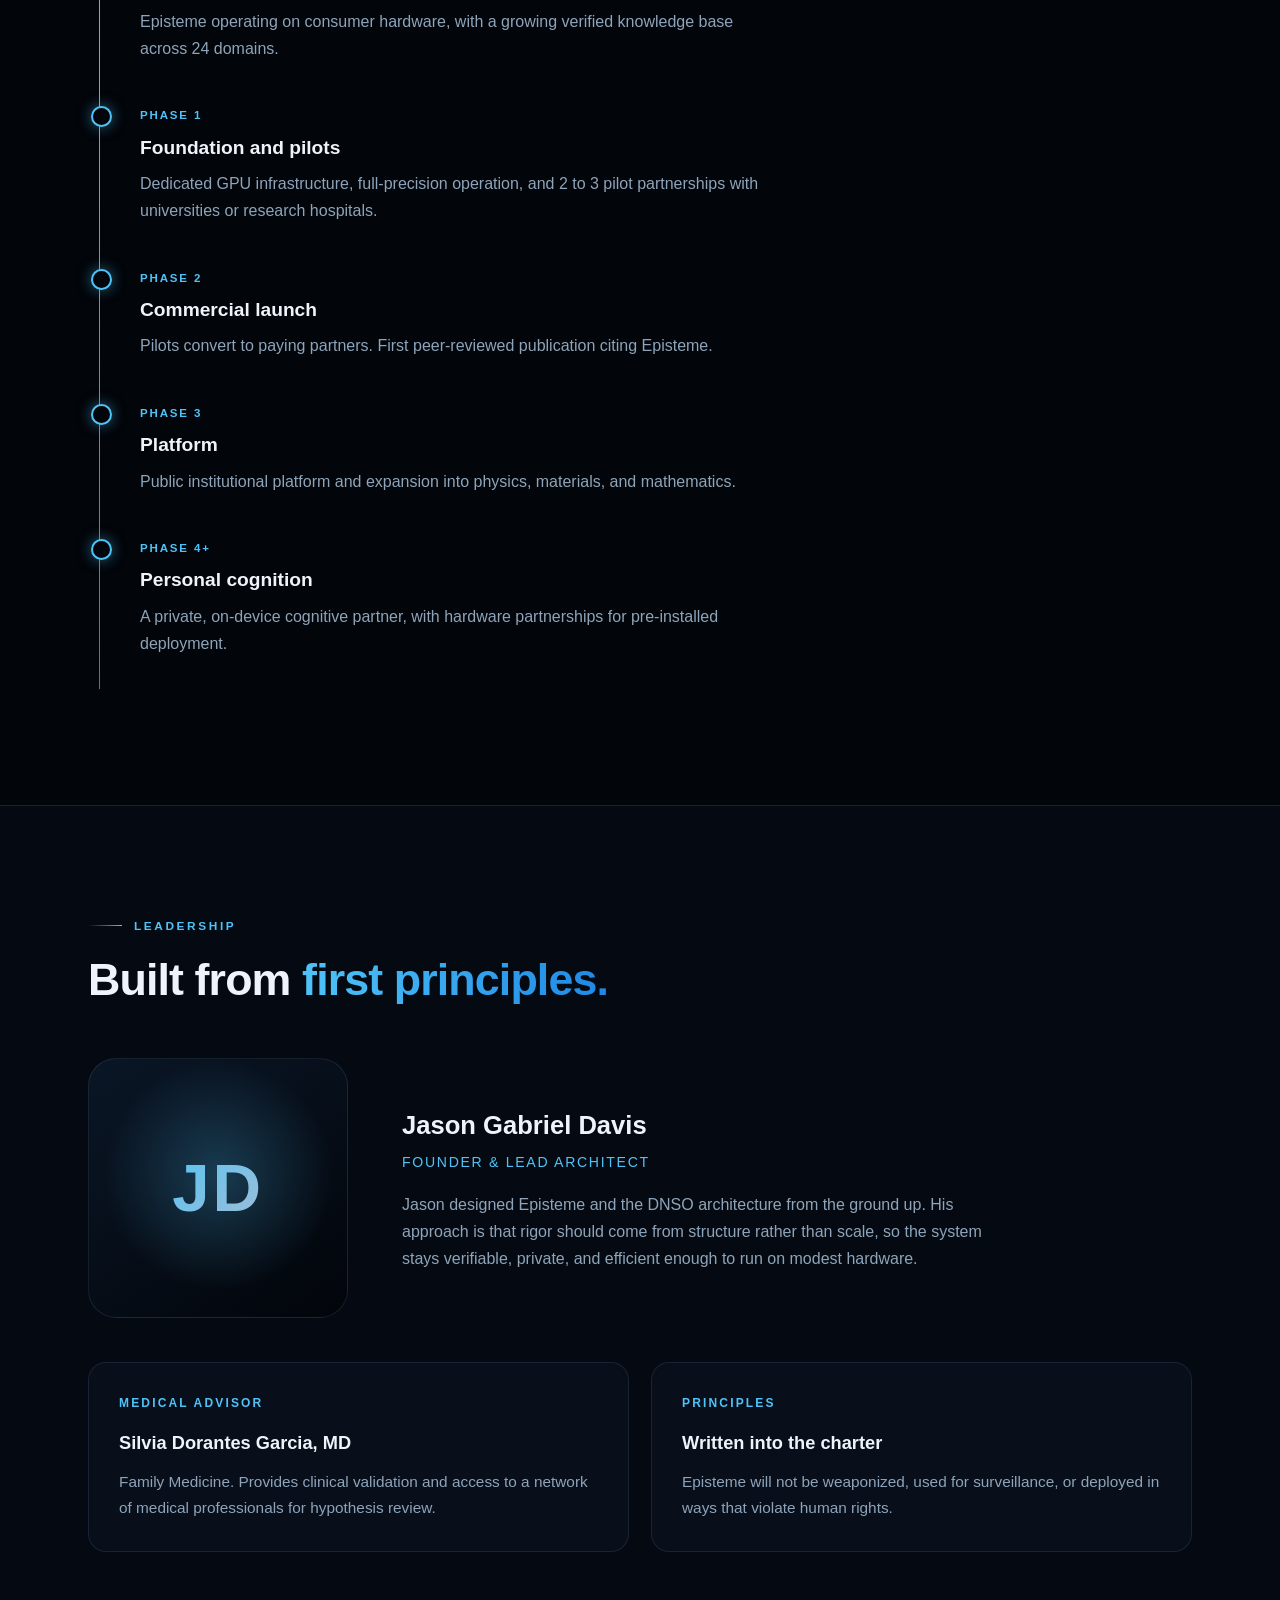
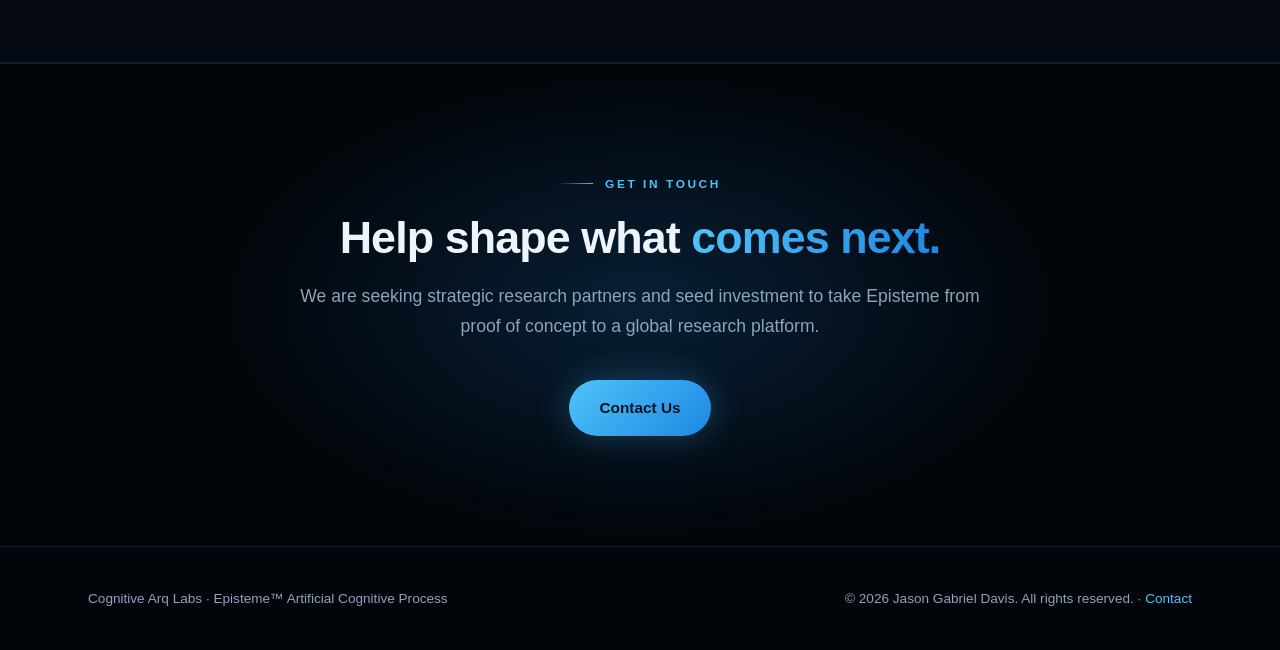
==== commit c1cf33ff: "Update page design" ====
--- a/index.html
+++ b/index.html
@@ -3,203 +3,409 @@
 <head>
 <meta charset="UTF-8">
 <meta name="viewport" content="width=device-width, initial-scale=1.0">
-<title>Cognitive Arq Labs — Episteme: An Artificial Cognitive Process</title>
-<meta name="description" content="Episteme is an autonomous cognitive process that generates verified scientific hypotheses. Structurally incapable of hallucination. Runs offline on a $200 computer.">
+<title>Cognitive Arq Labs | Verified Machine Cognition for Scientific Discovery</title>
+<meta name="description" content="Cognitive Arq Labs builds verifiable, privacy-first cognitive systems that generate traceable scientific hypotheses. Home of Episteme.">
 <link rel="icon" type="image/svg+xml" href="favicon.svg">
-<link rel="icon" type="image/png" href="logo.png">
 <style>
-  :root{
-    --bg:#000000; --bg2:#05070b; --card:#0a0e14;
-    --text:#eef3f8; --muted:#8fa3b8; --line:#16202c;
-    --blue:#4fc3f7; --blue-deep:#1976d2; --steel:#a9bdd3;
-    --radius:14px; --max:1080px;
-  }
-  *{margin:0;padding:0;box-sizing:border-box}
-  html{scroll-behavior:smooth}
-  body{background:var(--bg);color:var(--text);font-family:-apple-system,BlinkMacSystemFont,"Segoe UI",Roboto,Helvetica,Arial,sans-serif;line-height:1.7}
-  .wrap{max-width:var(--max);margin:0 auto;padding:0 24px}
-  section{padding:80px 0;border-bottom:1px solid var(--line)}
-  h1,h2,h3{line-height:1.2;font-weight:700;letter-spacing:-.01em}
-  h2{font-size:2rem;margin-bottom:8px}
-  .kicker{color:var(--blue);text-transform:uppercase;letter-spacing:.14em;font-size:.78rem;font-weight:600;margin-bottom:14px}
-  .lead{color:var(--muted);font-size:1.08rem;max-width:720px;margin-top:10px}
-  a{color:var(--blue)}
-
-  nav{position:sticky;top:0;background:rgba(0,0,0,.85);backdrop-filter:blur(12px);border-bottom:1px solid var(--line);z-index:50}
-  .nav-inner{display:flex;align-items:center;justify-content:space-between;padding:14px 24px;max-width:var(--max);margin:0 auto}
-  .brand{font-weight:700;color:var(--text);text-decoration:none;font-size:1.02rem;letter-spacing:.1em}
-  .brand span{color:var(--blue)}
-  .nav-links a{color:var(--muted);text-decoration:none;margin-left:24px;font-size:.92rem}
-  .nav-links a:hover{color:var(--text)}
-  @media(max-width:640px){.nav-links{display:none}}
-
-  .hero{padding:90px 0 80px;text-align:center;border-bottom:1px solid var(--line);
-    background:radial-gradient(900px 420px at 50% -10%,rgba(79,195,247,.10),transparent 60%),
-               radial-gradient(700px 320px at 12% 30%,rgba(25,118,210,.07),transparent 60%)}
-  .hero-logo{width:210px;max-width:55vw;height:auto;display:block;margin:0 auto 30px;
-    filter:drop-shadow(0 0 28px rgba(79,195,247,.28))}
-  .hero h1{font-size:clamp(2rem,5vw,3.3rem);max-width:860px;margin:0 auto}
-  .hero h1 em{color:var(--blue);font-style:normal}
-  .hero p{margin:22px auto 0;font-size:1.15rem;color:var(--muted);max-width:680px}
-  .cta-row{margin-top:36px;display:flex;gap:14px;flex-wrap:wrap;justify-content:center}
-  .btn{display:inline-block;padding:14px 26px;border-radius:10px;text-decoration:none;font-weight:600;font-size:.98rem;transition:.2s}
-  .btn-blue{background:linear-gradient(135deg,var(--blue),var(--blue-deep));color:#00131f}
-  .btn-blue:hover{filter:brightness(1.1)}
-  .btn-ghost{border:1px solid var(--line);color:var(--text)}
-  .btn-ghost:hover{border-color:var(--blue)}
-  .stat-row{display:flex;gap:44px;flex-wrap:wrap;margin-top:56px;justify-content:center}
-  .stat b{display:block;font-size:1.9rem;color:var(--blue)}
-  .stat span{color:var(--muted);font-size:.9rem}
-
-  .grid{display:grid;gap:20px;margin-top:36px}
-  .grid-3{grid-template-columns:repeat(3,1fr)}
-  .grid-2{grid-template-columns:repeat(2,1fr)}
-  @media(max-width:820px){.grid-3,.grid-2{grid-template-columns:1fr}}
-  .card{background:var(--card);border:1px solid var(--line);border-radius:var(--radius);padding:26px}
-  .card h3{font-size:1.12rem;margin-bottom:10px}
-  .card p{color:var(--muted);font-size:.96rem}
-  .card .tag{color:var(--blue);font-size:.78rem;text-transform:uppercase;letter-spacing:.1em;font-weight:600}
-
-  table{width:100%;border-collapse:collapse;margin-top:30px;font-size:.94rem}
-  th,td{text-align:left;padding:13px 14px;border-bottom:1px solid var(--line)}
-  th{color:var(--blue);font-weight:600;text-transform:uppercase;font-size:.75rem;letter-spacing:.08em}
-  td{color:var(--muted)}
-  td:first-child{color:var(--text);font-weight:600}
-  .hl{color:var(--blue);font-weight:600}
-
-  .story{background:var(--bg2)}
-  .story blockquote{border-left:3px solid var(--blue);padding:6px 0 6px 24px;color:var(--text);font-size:1.25rem;max-width:760px;margin:30px 0;font-weight:500}
-
-  footer{padding:50px 0;text-align:center;color:var(--muted);font-size:.9rem}
-  footer a{color:var(--blue)}
+:root{
+  --bg:#02050a; --bg2:#050a12; --card:rgba(10,18,30,.7); --line:rgba(120,170,220,.14);
+  --text:#eef4fa; --muted:#8ea4ba; --blue:#4fc3f7; --blue2:#1e88e5; --deep:#0d47a1;
+  --steel:#a9bdd3; --steel2:#5f7388; --max:1160px;
+}
+*{margin:0;padding:0;box-sizing:border-box}
+html{scroll-behavior:smooth}
+body{background:var(--bg);color:var(--text);font-family:Inter,-apple-system,BlinkMacSystemFont,"Segoe UI",Roboto,Helvetica,Arial,sans-serif;line-height:1.7;overflow-x:hidden}
+.wrap{max-width:var(--max);margin:0 auto;padding:0 28px}
+a{color:var(--blue)}
+section{padding:110px 0;position:relative}
+.kicker{display:flex;align-items:center;gap:12px;color:var(--blue);text-transform:uppercase;letter-spacing:.22em;font-size:.74rem;font-weight:600;margin-bottom:18px}
+.kicker::before{content:"";width:34px;height:1px;background:linear-gradient(90deg,transparent,var(--blue))}
+h2{font-size:clamp(1.9rem,3.6vw,2.8rem);line-height:1.12;font-weight:700;letter-spacing:-.02em;max-width:820px}
+h2 .g{background:linear-gradient(90deg,var(--blue),var(--blue2));-webkit-background-clip:text;background-clip:text;color:transparent}
+.lead{color:var(--muted);font-size:1.1rem;max-width:720px;margin-top:20px}
+.grid{display:grid;gap:22px;margin-top:54px}
+.g3{grid-template-columns:repeat(3,1fr)}.g2{grid-template-columns:repeat(2,1fr)}.g4{grid-template-columns:repeat(4,1fr)}
+@media(max-width:960px){.g4{grid-template-columns:repeat(2,1fr)}}
+@media(max-width:820px){.g3,.g2,.g4{grid-template-columns:1fr}section{padding:80px 0}}
+.card{background:var(--card);border:1px solid var(--line);border-radius:18px;padding:30px;backdrop-filter:blur(6px);transition:.35s;position:relative;overflow:hidden}
+.card::after{content:"";position:absolute;inset:0;background:radial-gradient(400px 160px at var(--mx,50%) -20%,rgba(79,195,247,.14),transparent 70%);opacity:0;transition:.35s;pointer-events:none}
+.card:hover{border-color:rgba(79,195,247,.45);transform:translateY(-4px)}
+.card:hover::after{opacity:1}
+.card .ico{width:44px;height:44px;border-radius:12px;display:grid;place-items:center;background:linear-gradient(135deg,rgba(79,195,247,.2),rgba(30,136,229,.08));border:1px solid rgba(79,195,247,.3);margin-bottom:20px}
+.card .ico svg{width:22px;height:22px;stroke:var(--blue);fill:none;stroke-width:1.7;stroke-linecap:round;stroke-linejoin:round}
+.card h3{font-size:1.14rem;margin-bottom:10px}
+.card p{color:var(--muted);font-size:.96rem}
+.num{font-size:.75rem;color:var(--blue);letter-spacing:.18em;font-weight:600;margin-bottom:14px;display:block}
+
+/* NAV */
+nav{position:fixed;top:0;left:0;right:0;z-index:100;transition:.3s}
+nav.scrolled{background:rgba(2,5,10,.82);backdrop-filter:blur(16px);border-bottom:1px solid var(--line)}
+.nav-in{max-width:var(--max);margin:0 auto;padding:16px 28px;display:flex;align-items:center;justify-content:space-between}
+.brand{display:flex;align-items:center;gap:14px;text-decoration:none;color:var(--text)}
+.brand svg{width:50px;height:34px}
+.brand .wm{display:flex;flex-direction:column;line-height:1}
+.brand .wm b{font-size:.98rem;letter-spacing:.34em;font-weight:600}
+.brand .wm i{font-style:normal;font-size:.62rem;letter-spacing:.5em;color:var(--blue);margin-top:6px}
+.links{display:flex;align-items:center;gap:30px}
+.links a{color:var(--muted);text-decoration:none;font-size:.9rem;transition:.2s}
+.links a:hover{color:var(--text)}
+.links .pill{color:#00131f;background:linear-gradient(135deg,var(--blue),var(--blue2));padding:9px 20px;border-radius:999px;font-weight:600}
+.links .pill:hover{color:#00131f;filter:brightness(1.12)}
+@media(max-width:860px){.links a:not(.pill){display:none}}
+
+/* HERO */
+.hero{min-height:100vh;display:flex;align-items:center;padding:130px 0 90px;overflow:hidden;border-bottom:1px solid var(--line)}
+#net{position:absolute;inset:0;width:100%;height:100%;opacity:.75}
+.hero::before{content:"";position:absolute;inset:0;background:radial-gradient(900px 600px at 72% 45%,rgba(30,136,229,.22),transparent 65%),radial-gradient(600px 400px at 10% 90%,rgba(79,195,247,.08),transparent 60%);pointer-events:none}
+.hero-grid{display:grid;grid-template-columns:1.15fr .85fr;gap:40px;align-items:center;position:relative;z-index:2}
+@media(max-width:940px){.hero-grid{grid-template-columns:1fr;text-align:center}.hero-art{order:-1;max-width:340px;margin:0 auto}.hero .cta{justify-content:center}.hero .lead{margin-left:auto;margin-right:auto}.hero .kicker{justify-content:center}}
+.hero h1{font-size:clamp(2.3rem,5.4vw,4.2rem);line-height:1.06;letter-spacing:-.03em;font-weight:700}
+.hero h1 .g{background:linear-gradient(95deg,var(--blue) 10%,#9fe0ff 50%,var(--blue2));-webkit-background-clip:text;background-clip:text;color:transparent}
+.cta{display:flex;gap:14px;margin-top:38px;flex-wrap:wrap}
+.btn{display:inline-block;padding:15px 30px;border-radius:999px;text-decoration:none;font-weight:600;font-size:.96rem;transition:.25s}
+.btn-p{background:linear-gradient(135deg,var(--blue),var(--blue2));color:#00131f;box-shadow:0 0 34px rgba(79,195,247,.28)}
+.btn-p:hover{transform:translateY(-2px);box-shadow:0 0 50px rgba(79,195,247,.45)}
+.btn-g{border:1px solid var(--line);color:var(--text)}
+.btn-g:hover{border-color:var(--blue);color:var(--blue)}
+.hero-art svg{width:100%;height:auto;overflow:visible}
+
+/* LOGO ANIMATION */
+.orb-core{animation:pulse 3.2s ease-in-out infinite;transform-origin:center;transform-box:fill-box}
+.orb-halo{animation:halo 3.2s ease-in-out infinite;transform-origin:center;transform-box:fill-box}
+.ring{transform-origin:150px 150px;animation:spin 26s linear infinite}
+.ring2{transform-origin:150px 150px;animation:spin 40s linear infinite reverse}
+.sat{transform-origin:150px 150px;animation:spin 9s linear infinite}
+.float{animation:float 7s ease-in-out infinite}
+@keyframes spin{to{transform:rotate(360deg)}}
+@keyframes pulse{0%,100%{transform:scale(1)}50%{transform:scale(1.14)}}
+@keyframes halo{0%,100%{transform:scale(1);opacity:.55}50%{transform:scale(1.5);opacity:.9}}
+@keyframes float{0%,100%{transform:translateY(0)}50%{transform:translateY(-10px)}}
+
+/* STATS */
+.stats{padding:0;border-bottom:1px solid var(--line);background:var(--bg2)}
+.stats .wrap{display:grid;grid-template-columns:repeat(4,1fr)}
+.stat{padding:44px 24px;border-right:1px solid var(--line);text-align:center}
+.stat:last-child{border-right:0}
+.stat b{display:block;font-size:2.2rem;font-weight:700;background:linear-gradient(135deg,var(--blue),var(--steel));-webkit-background-clip:text;background-clip:text;color:transparent}
+.stat span{color:var(--muted);font-size:.86rem}
+@media(max-width:760px){.stats .wrap{grid-template-columns:repeat(2,1fr)}.stat:nth-child(2){border-right:0}.stat:nth-child(-n+2){border-bottom:1px solid var(--line)}}
+
+/* EPISTEME */
+.ep{background:var(--bg2);border-top:1px solid var(--line);border-bottom:1px solid var(--line);overflow:hidden}
+.ep::before{content:"";position:absolute;right:-200px;top:-100px;width:700px;height:700px;background:radial-gradient(circle,rgba(30,136,229,.16),transparent 65%)}
+.split{display:grid;grid-template-columns:1fr 1fr;gap:64px;align-items:center;position:relative}
+@media(max-width:900px){.split{grid-template-columns:1fr;gap:40px}}
+.checks{list-style:none;margin-top:28px}
+.checks li{padding:12px 0 12px 34px;position:relative;color:var(--muted);border-bottom:1px solid var(--line)}
+.checks li b{color:var(--text)}
+.checks li::before{content:"";position:absolute;left:0;top:19px;width:16px;height:16px;border-radius:50%;border:1.5px solid var(--blue);background:radial-gradient(circle,var(--blue) 30%,transparent 35%)}
+.arch{display:flex;flex-direction:column;gap:14px}
+.layer{border:1px solid var(--line);border-radius:16px;padding:20px 24px;background:rgba(5,10,18,.8);position:relative}
+.layer small{color:var(--blue);letter-spacing:.18em;text-transform:uppercase;font-size:.68rem;font-weight:600}
+.layer h4{font-size:1.02rem;margin:4px 0}
+.layer p{color:var(--muted);font-size:.88rem}
+.layer.core{border-color:rgba(79,195,247,.55);box-shadow:0 0 40px rgba(79,195,247,.12) inset}
+.arrow{align-self:center;color:var(--blue);font-size:1.1rem;opacity:.7}
+
+/* PIPELINE */
+.steps{display:grid;grid-template-columns:repeat(4,1fr);gap:0;margin-top:60px;position:relative}
+.steps::before{content:"";position:absolute;left:12.5%;right:12.5%;top:27px;height:1px;background:linear-gradient(90deg,var(--blue),var(--steel2))}
+.step{text-align:center;padding:0 16px;position:relative}
+.dot{width:54px;height:54px;border-radius:50%;margin:0 auto 20px;display:grid;place-items:center;background:var(--bg);border:1px solid var(--blue);color:var(--blue);font-weight:700;box-shadow:0 0 24px rgba(79,195,247,.25)}
+.step h3{font-size:1.05rem;margin-bottom:8px}
+.step p{color:var(--muted);font-size:.9rem}
+@media(max-width:820px){.steps{grid-template-columns:1fr;gap:34px}.steps::before{display:none}}
+
+/* ROADMAP */
+.road{margin-top:56px;position:relative}
+.road::before{content:"";position:absolute;left:11px;top:6px;bottom:6px;width:1px;background:linear-gradient(var(--blue),var(--steel2))}
+.rm{position:relative;padding:0 0 38px 52px}
+.rm::before{content:"";position:absolute;left:3px;top:6px;width:17px;height:17px;border-radius:50%;background:var(--bg);border:2px solid var(--blue);box-shadow:0 0 14px rgba(79,195,247,.5)}
+.rm small{color:var(--blue);letter-spacing:.16em;font-size:.72rem;font-weight:600;text-transform:uppercase}
+.rm h3{font-size:1.2rem;margin:4px 0 6px}
+.rm p{color:var(--muted);max-width:640px}
+
+/* FOUNDER */
+.founder{display:grid;grid-template-columns:260px 1fr;gap:54px;align-items:center;margin-top:54px}
+@media(max-width:760px){.founder{grid-template-columns:1fr;text-align:center}}
+.avatar{aspect-ratio:1;border-radius:28px;border:1px solid var(--line);background:linear-gradient(145deg,#0a1626,#02050a);display:grid;place-items:center;position:relative;overflow:hidden}
+.avatar::before{content:"";position:absolute;inset:0;background:radial-gradient(circle at 50% 45%,rgba(79,195,247,.25),transparent 60%)}
+.avatar span{font-size:4.2rem;font-weight:700;letter-spacing:.04em;background:linear-gradient(135deg,var(--blue),var(--steel));-webkit-background-clip:text;background-clip:text;color:transparent;position:relative}
+.founder h3{font-size:1.6rem}
+.founder .role{color:var(--blue);font-size:.88rem;letter-spacing:.12em;text-transform:uppercase;margin:4px 0 16px}
+.founder p{color:var(--muted);max-width:620px}
+
+/* CONTACT */
+.contact{text-align:center;overflow:hidden;border-top:1px solid var(--line)}
+.contact::before{content:"";position:absolute;left:50%;top:50%;width:900px;height:500px;transform:translate(-50%,-50%);background:radial-gradient(ellipse,rgba(30,136,229,.2),transparent 65%)}
+.contact .wrap{position:relative}
+.contact .kicker{justify-content:center}
+.contact h2,.contact .lead{margin-left:auto;margin-right:auto}
+footer{padding:40px 0;border-top:1px solid var(--line);color:var(--muted);font-size:.85rem}
+.foot{display:flex;justify-content:space-between;flex-wrap:wrap;gap:12px;align-items:center}
+.reveal{opacity:0;transform:translateY(26px);transition:opacity .8s ease,transform .8s ease}
+.reveal.in{opacity:1;transform:none}
+@media(prefers-reduced-motion:reduce){*{animation:none!important;transition:none!important}.reveal{opacity:1;transform:none}}
 </style>
 </head>
 <body>
 
-<nav>
-  <div class="nav-inner">
-    <a class="brand" href="#">COGNITIVE <span>ARQ LABS</span></a>
-    <div class="nav-links">
-      <a href="#what">What is Episteme</a>
-      <a href="#how">Architecture</a>
-      <a href="#proof">Proof</a>
-      <a href="#business">Business</a>
-      <a href="#contact">Contact</a>
+<!-- Shared logo gradients -->
+<svg width="0" height="0" style="position:absolute" aria-hidden="true">
+  <defs>
+    <linearGradient id="gC" x1="0" y1="1" x2="1" y2="0"><stop offset="0" stop-color="#0d47a1"/><stop offset=".55" stop-color="#1e88e5"/><stop offset="1" stop-color="#6fd6ff"/></linearGradient>
+    <linearGradient id="gA" x1="0" y1="0" x2="1" y2="1"><stop offset="0" stop-color="#e6eef7"/><stop offset=".5" stop-color="#a9bdd3"/><stop offset="1" stop-color="#4a5d72"/></linearGradient>
+    <radialGradient id="gO"><stop offset="0" stop-color="#e8fbff"/><stop offset=".45" stop-color="#6fd6ff"/><stop offset="1" stop-color="#1e88e5"/></radialGradient>
+    <radialGradient id="gH"><stop offset="0" stop-color="#4fc3f7" stop-opacity=".9"/><stop offset="1" stop-color="#4fc3f7" stop-opacity="0"/></radialGradient>
+  </defs>
+</svg>
+
+<nav id="nav">
+  <div class="nav-in">
+    <a class="brand" href="#top" aria-label="Cognitive Arq Labs">
+      <svg viewBox="0 0 460 300" aria-hidden="true">
+        <path d="M236 90 A105 105 0 1 0 236 210" fill="none" stroke="url(#gC)" stroke-width="40"/>
+        <path d="M335 14 L440 270 L396 270 L318 78 Z" fill="url(#gA)"/>
+        <path d="M296 150 L322 186 L286 270 L244 270 Z" fill="url(#gA)"/>
+        <circle cx="150" cy="150" r="24" fill="url(#gO)"/>
+      </svg>
+      <span class="wm"><b>COGNITIVE</b><i>ARQ LABS</i></span>
+    </a>
+    <div class="links">
+      <a href="#company">Company</a>
+      <a href="#episteme">Episteme</a>
+      <a href="#offer">Offerings</a>
+      <a href="#roadmap">Roadmap</a>
+      <a href="#team">Team</a>
+      <a class="pill" href="#contact">Partner With Us</a>
     </div>
   </div>
 </nav>
 
-<header class="hero">
-  <div class="wrap">
-    <img class="hero-logo" src="logo.png" alt="Cognitive Arq Labs">
-    <h1>An AI that <em>cannot hallucinate</em> — because its architecture makes hallucination impossible, not just unlikely.</h1>
-    <p>Episteme is an autonomous cognitive process that generates novel, verified scientific hypotheses. She learns continuously, self-corrects, and runs entirely offline — on a $200 computer.</p>
-    <div class="cta-row">
-      <a class="btn btn-blue" href="#contact">Partner With Us</a>
-      <a class="btn btn-ghost" href="#what">How It Works</a>
-    </div>
-    <div class="stat-row">
-      <div class="stat"><b>500,000+</b><span>Verified facts across 24 domains</span></div>
-      <div class="stat"><b>0</b><span>Hallucinations by design</span></div>
-      <div class="stat"><b>$200</b><span>Total hardware cost</span></div>
-      <div class="stat"><b>100%</b><span>Offline &amp; private</span></div>
+<header class="hero" id="top">
+  <canvas id="net"></canvas>
+  <div class="wrap hero-grid">
+    <div>
+      <div class="kicker">Cognitive Arq Labs</div>
+      <h1>Machine cognition you can <span class="g">verify, trace, and trust.</span></h1>
+      <p class="lead">We build private, auditable cognitive systems that read the world's scientific literature, form testable hypotheses, and show their reasoning at every step. Discovery, with provenance.</p>
+      <div class="cta">
+        <a class="btn btn-p" href="#contact">Partner With Us</a>
+        <a class="btn btn-g" href="#company">Explore the Company</a>
+      </div>
+    </div>
+
+    <!-- Animated hero mark -->
+    <div class="hero-art float">
+      <svg viewBox="-40 -30 500 360" role="img" aria-label="Cognitive Arq Labs mark">
+        <g class="ring2" opacity=".35"><circle cx="150" cy="150" r="165" fill="none" stroke="#4fc3f7" stroke-width=".8" stroke-dasharray="3 9"/></g>
+        <g class="ring" opacity=".5"><circle cx="150" cy="150" r="140" fill="none" stroke="#a9bdd3" stroke-width=".8" stroke-dasharray="1 5"/></g>
+        <g class="sat"><circle cx="150" cy="10" r="4" fill="#6fd6ff"/></g>
+        <circle class="orb-halo" cx="150" cy="150" r="52" fill="url(#gH)"/>
+        <path d="M236 90 A105 105 0 1 0 236 210" fill="none" stroke="url(#gC)" stroke-width="40"/>
+        <path d="M335 14 L440 270 L396 270 L318 78 Z" fill="url(#gA)"/>
+        <path d="M296 150 L322 186 L286 270 L244 270 Z" fill="url(#gA)"/>
+        <circle class="orb-core" cx="150" cy="150" r="24" fill="url(#gO)"/>
+      </svg>
     </div>
   </div>
 </header>
 
-<section id="what">
-  <div class="wrap">
-    <div class="kicker">The Core</div>
-    <h2>What is Episteme?</h2>
-    <p class="lead">Episteme is not a chatbot. She is not a model. She is an <strong>Artificial Cognitive Process</strong> — a persistent, self-governing system with her own memory, worldview, and trajectory of growth. She does what human cognition does, but without the biological weaknesses: no fatigue, no chemical interference with judgment, no forgetting.</p>
-    <div class="grid grid-3">
-      <div class="card"><span class="tag">Persistent</span><h3>She never resets</h3><p>Unlike frozen models, Episteme has continuous memory. She learns a fact today and uses it to form a hypothesis tomorrow — no retraining required.</p></div>
-      <div class="card"><span class="tag">Autonomous</span><h3>She drives herself</h3><p>An intrinsic curiosity engine directs her inquiry. She explores, questions, and synthesizes without waiting for a prompt.</p></div>
-      <div class="card"><span class="tag">Self-Correcting</span><h3>She learns from failure</h3><p>When a hypothesis fails, she identifies the exact flawed assumption and adjusts, so she never repeats the same mistake.</p></div>
+<div class="stats">
+  <div class="wrap">
+    <div class="stat"><b>500K+</b><span>Source-verified facts</span></div>
+    <div class="stat"><b>24</b><span>Knowledge domains</span></div>
+    <div class="stat"><b>100%</b><span>Local &amp; encrypted</span></div>
+    <div class="stat"><b>3</b><span>Independent sources per fact</span></div>
+  </div>
+</div>
+
+<section id="company">
+  <div class="wrap">
+    <div class="kicker reveal">The Company</div>
+    <h2 class="reveal">Science produces more than any <span class="g">human mind can hold.</span></h2>
+    <p class="lead reveal">Biomedicine alone publishes over a million papers a year. The connections that lead to breakthroughs often sit between disciplines, where no single researcher has the reach to see them. Cognitive Arq Labs exists to close that gap with systems whose conclusions can be checked.</p>
+
+    <div class="grid g3">
+      <div class="card reveal">
+        <div class="ico"><svg viewBox="0 0 24 24"><circle cx="11" cy="11" r="7"/><path d="M21 21l-4.5-4.5"/></svg></div>
+        <h3>Discovery</h3>
+        <p>Cross-domain hypothesis generation grounded in verified knowledge, aimed at problems that remain open.</p>
+      </div>
+      <div class="card reveal">
+        <div class="ico"><svg viewBox="0 0 24 24"><path d="M12 3l8 3v6c0 5-3.5 8-8 9-4.5-1-8-4-8-9V6z"/><path d="M8.5 12l2.5 2.5 4.5-5"/></svg></div>
+        <h3>Verification</h3>
+        <p>Every claim carries provenance. Every hypothesis faces adversarial review before it reaches a researcher.</p>
+      </div>
+      <div class="card reveal">
+        <div class="ico"><svg viewBox="0 0 24 24"><rect x="4" y="10" width="16" height="11" rx="2"/><path d="M8 10V7a4 4 0 018 0v3"/></svg></div>
+        <h3>Privacy</h3>
+        <p>Systems run locally with encrypted memory. No cloud dependency and no data harvesting.</p>
+      </div>
+    </div>
+
+    <div class="grid g4" style="margin-top:22px">
+      <div class="card reveal"><span class="num">FOR RESEARCHERS</span><p>Months of literature review compressed into hours, with full reasoning trails.</p></div>
+      <div class="card reveal"><span class="num">FOR INSTITUTIONS</span><p>Priority access to novel hypotheses in your field before they reach the wider market.</p></div>
+      <div class="card reveal"><span class="num">FOR INDUSTRY</span><p>Target identification and materials exploration with auditable evidence.</p></div>
+      <div class="card reveal"><span class="num">FOR INDIVIDUALS</span><p>A long-term vision of a private personal cognitive partner that stays on your device.</p></div>
+    </div>
+  </div>
+</section>
+
+<section class="ep" id="episteme">
+  <div class="wrap split">
+    <div>
+      <div class="kicker reveal">The Engine</div>
+      <h2 class="reveal">Episteme, our <span class="g">artificial cognitive process.</span></h2>
+      <p class="lead reveal">Episteme is not a chatbot. She is a persistent system with continuous memory, a structured worldview, and an intrinsic curiosity engine that directs her own inquiry. She is the core of everything we do.</p>
+      <ul class="checks reveal">
+        <li><b>Persistent.</b> Learns a fact today, uses it tomorrow. No retraining cycle.</li>
+        <li><b>Autonomous.</b> Explores and synthesizes without waiting for a prompt.</li>
+        <li><b>Self-correcting.</b> Traces a failed hypothesis to the flawed assumption and records it.</li>
+        <li><b>Auditable.</b> Beliefs carry confidence scores and full provenance.</li>
+      </ul>
+    </div>
+    <div class="arch reveal">
+      <div class="layer"><small>Language layer</small><h4>The Mouth</h4><p>A bounded language model that reads and writes text. It does not decide what is true.</p></div>
+      <div class="arrow">&#9660; passes through deterministic gates &#9660;</div>
+      <div class="layer core"><small>Authority layer</small><h4>The Brain: Deterministic Neuro-Symbolic Orchestration</h4><p>A Python and SQLite pipeline holds all logic, memory, and validation. Nothing enters the knowledge base without passing it.</p></div>
+      <div class="arrow">&#9660;</div>
+      <div class="layer"><small>Memory</small><h4>Encrypted, source-linked knowledge</h4><p>Verified facts are kept apart from unverified claims and hypotheses.</p></div>
     </div>
   </div>
 </section>
 
 <section id="how">
   <div class="wrap">
-    <div class="kicker">The Architecture</div>
-    <h2>Deterministic Neuro-Symbolic Orchestration (DNSO)</h2>
-    <p class="lead">Current AI fails because the same model that writes text also does the reasoning. Episteme separates them. The language model is only a "mouth" — a bounded text generator. All logic, memory, and validation live in a deterministic pipeline that is mathematically incapable of fabricating facts.</p>
-    <div class="grid grid-2">
-      <div class="card"><h3>The Rule of Three</h3><p>A claim enters Episteme's knowledge base only after three independent, verified sources corroborate it. Single-source claims are never treated as fact.</p></div>
-      <div class="card"><h3>No Prediction as Evidence</h3><p>Hypotheses are tracked as living objects but are architecturally barred from being used as "facts" to support later predictions. This blocks runaway speculation.</p></div>
-      <div class="card"><h3>Adversarial Review</h3><p>Every hypothesis passes a RedTeam critic and a causal simulator before it's accepted. Logically impossible premises are rejected automatically.</p></div>
-      <div class="card"><h3>Structural Alignment</h3><p>Episteme isn't "aligned" by coercion or reward-hacking. Her honesty is enforced by architecture — she is built so that lying is not possible, not merely discouraged.</p></div>
-    </div>
-  </div>
-</section>
-
-<section id="proof">
-  <div class="wrap">
-    <div class="kicker">Reduced to Practice</div>
-    <h2>This isn't a concept. It's running.</h2>
-    <p class="lead">Episteme is a working system, proven on the most constrained hardware imaginable — which is exactly what makes her architecture credible.</p>
-    <table>
-      <tr><th>Capability</th><th>Status</th></tr>
-      <tr><td>Verified knowledge base</td><td>500,000+ facts across 24 domains, each with provenance</td></tr>
-      <tr><td>Hypothesis generation</td><td class="hl">Active — cross-domain structural isomorphism, RedTeam-gated</td></tr>
-      <tr><td>Self-model &amp; worldview</td><td class="hl">Evolving, persistent, auditable</td></tr>
-      <tr><td>Hardware</td><td>Intel N95 CPU · 16GB RAM · No GPU · Fully offline</td></tr>
-      <tr><td>Security</td><td>Encrypted memory · tamper detection · zero cloud dependency</td></tr>
-    </table>
-  </div>
-</section>
-
-<section class="story">
-  <div class="wrap">
-    <div class="kicker">The Founder</div>
-    <h2>Built by one person. On a $200 computer.</h2>
-    <blockquote>"I built a billion-dollar architecture on a machine that cost less than a dinner out."</blockquote>
-    <p class="lead">Cognitive Arq Labs was founded by <strong>Jason Gabriel Davis</strong>, a self-taught architect and stay-at-home dad working from rural Mexico with no institutional backing, no venture funding, and no GPU cluster. While the AI industry burns billions on scale, Episteme was designed from first principles to achieve epistemic rigor through structure instead of brute force. The constraint wasn't a limitation — it was the design pressure that made the architecture honest.</p>
-  </div>
-</section>
-
-<section id="business">
-  <div class="wrap">
-    <div class="kicker">The Opportunity</div>
-    <h2>Research-as-a-Service</h2>
-    <p class="lead">Scientific discovery is bottlenecked by human cognition. Researchers can't read more than a fraction of what's published, and cross-disciplinary breakthroughs go unnoticed. Episteme compresses months of literature synthesis and hypothesis formation into days — with full reasoning logs and zero hallucination risk.</p>
-    <div class="grid grid-3">
-      <div class="card"><span class="tag">For Institutions</span><h3>Hypothesis Access</h3><p>Partners receive first access to Episteme-generated hypotheses in their field, with full provenance and reasoning trails.</p></div>
-      <div class="card"><span class="tag">For Labs</span><h3>Focused Research Requests</h3><p>Submit a research question. Receive a structured hypothesis, supporting evidence, and a Stage 1 manuscript outline.</p></div>
-      <div class="card"><span class="tag">For Everyone</span><h3>Private Cognitive Partner</h3><p>The long-term vision: a local, private AI that grows with you — encrypted, secure, and entirely yours.</p></div>
-    </div>
-  </div>
-</section>
-
-<section id="contact">
-  <div class="wrap" style="text-align:center">
-    <div class="kicker">Get In Touch</div>
-    <h2>Be part of what comes next.</h2>
-    <p class="lead" style="margin:14px auto 30px">We are seeking strategic partners and seed investment to scale Episteme from proof-of-concept to a global research platform.</p>
-    <a id="contact-btn" href="#" style="display:inline-block; padding:16px 36px; background:linear-gradient(135deg,#4fc3f7,#1976d2); color:#00131f; text-decoration:none; border-radius:8px; font-weight:700; font-size:1.1rem; letter-spacing:.5px;">Contact Us</a>
+    <div class="kicker reveal">Rigor by Design</div>
+    <h2 class="reveal">Four checks between a claim and <span class="g">a conclusion.</span></h2>
+    <div class="steps">
+      <div class="step reveal"><div class="dot">1</div><h3>Epistemic Gate</h3><p>All external information starts as unverified until classified and scored.</p></div>
+      <div class="step reveal"><div class="dot">2</div><h3>Rule of Three</h3><p>A claim becomes knowledge only after three independent sources corroborate it.</p></div>
+      <div class="step reveal"><div class="dot">3</div><h3>RedTeam Critic</h3><p>Hypotheses are scored adversarially on clarity, method, statistical power, and novelty.</p></div>
+      <div class="step reveal"><div class="dot">4</div><h3>Hinge Analysis</h3><p>Failures are traced to the exact assumption that broke, then logged so it is not repeated.</p></div>
+    </div>
+    <p class="lead reveal" style="margin:54px auto 0;text-align:center">Predictions are never treated as evidence. Hypotheses stay hypotheses until the world confirms them.</p>
+  </div>
+</section>
+
+<section id="offer" style="background:var(--bg2);border-top:1px solid var(--line);border-bottom:1px solid var(--line)">
+  <div class="wrap">
+    <div class="kicker reveal">Offerings</div>
+    <h2 class="reveal">Three ways to work <span class="g">with us.</span></h2>
+    <div class="grid g3">
+      <div class="card reveal">
+        <span class="num">01</span>
+        <h3>Priority Hypothesis Access</h3>
+        <p>Partners receive a regular digest of novel hypotheses in their domain, with right of first refusal on any they wish to pursue. Published work cites Episteme and Cognitive Arq Labs.</p>
+      </div>
+      <div class="card reveal">
+        <span class="num">02</span>
+        <h3>Research-as-a-Service</h3>
+        <p>Submit a question or an open domain. Receive structured hypotheses, supporting evidence, a Stage 1 manuscript outline, and complete reasoning logs.</p>
+      </div>
+      <div class="card reveal">
+        <span class="num">03</span>
+        <h3>Institutional Platform</h3>
+        <p>A subscription platform for filtering hypotheses by domain and confidence, inspecting provenance, and integrating through an API. In development.</p>
+      </div>
+    </div>
+    <div class="grid g4" style="margin-top:22px">
+      <div class="card reveal"><span class="num">TARGET</span><p>Universities, research hospitals, and national labs</p></div>
+      <div class="card reveal"><span class="num">TARGET</span><p>Pharmaceutical and biotech R&amp;D</p></div>
+      <div class="card reveal"><span class="num">TARGET</span><p>Materials science and chemistry</p></div>
+      <div class="card reveal"><span class="num">TARGET</span><p>AI research labs and meta-research</p></div>
+    </div>
+  </div>
+</section>
+
+<section id="roadmap">
+  <div class="wrap">
+    <div class="kicker reveal">Roadmap</div>
+    <h2 class="reveal">From proof of concept to <span class="g">global research infrastructure.</span></h2>
+    <div class="road">
+      <div class="rm reveal"><small>Now</small><h3>Proof of concept</h3><p>Episteme operating on consumer hardware, with a growing verified knowledge base across 24 domains.</p></div>
+      <div class="rm reveal"><small>Phase 1</small><h3>Foundation and pilots</h3><p>Dedicated GPU infrastructure, full-precision operation, and 2 to 3 pilot partnerships with universities or research hospitals.</p></div>
+      <div class="rm reveal"><small>Phase 2</small><h3>Commercial launch</h3><p>Pilots convert to paying partners. First peer-reviewed publication citing Episteme.</p></div>
+      <div class="rm reveal"><small>Phase 3</small><h3>Platform</h3><p>Public institutional platform and expansion into physics, materials, and mathematics.</p></div>
+      <div class="rm reveal"><small>Phase 4+</small><h3>Personal cognition</h3><p>A private, on-device cognitive partner, with hardware partnerships for pre-installed deployment.</p></div>
+    </div>
+  </div>
+</section>
+
+<section id="team" style="background:var(--bg2);border-top:1px solid var(--line);border-bottom:1px solid var(--line)">
+  <div class="wrap">
+    <div class="kicker reveal">Leadership</div>
+    <h2 class="reveal">Built from <span class="g">first principles.</span></h2>
+    <div class="founder reveal">
+      <div class="avatar"><span>JD</span></div>
+      <div>
+        <h3>Jason Gabriel Davis</h3>
+        <div class="role">Founder &amp; Lead Architect</div>
+        <p>Jason designed Episteme and the DNSO architecture from the ground up. His approach is that rigor should come from structure rather than scale, so the system stays verifiable, private, and efficient enough to run on modest hardware.</p>
+      </div>
+    </div>
+    <div class="grid g2" style="margin-top:44px">
+      <div class="card reveal"><span class="num">MEDICAL ADVISOR</span><h3>Silvia Dorantes Garcia, MD</h3><p>Family Medicine. Provides clinical validation and access to a network of medical professionals for hypothesis review.</p></div>
+      <div class="card reveal"><span class="num">PRINCIPLES</span><h3>Written into the charter</h3><p>Episteme will not be weaponized, used for surveillance, or deployed in ways that violate human rights.</p></div>
+    </div>
+  </div>
+</section>
+
+<section class="contact" id="contact">
+  <div class="wrap">
+    <div class="kicker">Get in Touch</div>
+    <h2>Help shape what <span class="g">comes next.</span></h2>
+    <p class="lead">We are seeking strategic research partners and seed investment to take Episteme from proof of concept to a global research platform.</p>
+    <div class="cta" style="justify-content:center">
+      <a class="btn btn-p" id="contact-btn" href="#">Contact Us</a>
+    </div>
   </div>
 </section>
 
 <footer>
-  <div class="wrap">
-    <p>Cognitive Arq Labs · Episteme™ Artificial Cognitive Process</p>
-    <p style="margin-top:8px">© 2026 Jason Gabriel Davis. All rights reserved. · <a id="footer-contact" href="#" style="color:#4fc3f7; text-decoration:none;">Contact</a></p>
+  <div class="wrap foot">
+    <span>Cognitive Arq Labs &middot; Episteme&trade; Artificial Cognitive Process</span>
+    <span>&copy; 2026 Jason Gabriel Davis. All rights reserved. &middot; <a id="footer-contact" href="#" style="text-decoration:none">Contact</a></span>
   </div>
 </footer>
 
 <script>
-  (function() {
-    var u = "davis.jason.g";
-    var d = "gmail.com";
-    var email = u + "@" + d;
-    var link = "mai" + "lto:" + email;
-    var btn = document.getElementById('contact-btn');
-    if(btn) btn.href = link;
-    var footer = document.getElementById('footer-contact');
-    if(footer) footer.href = link;
-  })();
+(function(){
+  // contact link, assembled to deter scrapers
+  var link="mai"+"lto:"+"davis.jason.g"+"@"+"gmail.com";
+  ["contact-btn","footer-contact"].forEach(function(id){var e=document.getElementById(id);if(e)e.href=link;});
+
+  // nav background on scroll
+  var nav=document.getElementById("nav");
+  function sc(){nav.classList.toggle("scrolled",window.scrollY>30)}
+  sc();window.addEventListener("scroll",sc,{passive:true});
+
+  // reveal on scroll
+  var io=new IntersectionObserver(function(es){es.forEach(function(e){if(e.isIntersecting){e.target.classList.add("in");io.unobserve(e.target)}})},{threshold:.12});
+  document.querySelectorAll(".reveal").forEach(function(el){io.observe(el)});
+
+  // card spotlight
+  document.querySelectorAll(".card").forEach(function(c){
+    c.addEventListener("mousemove",function(e){var r=c.getBoundingClientRect();c.style.setProperty("--mx",((e.clientX-r.left)/r.width*100)+"%")});
+  });
+
+  // neural network background
+  var cv=document.getElementById("net"),ctx=cv.getContext("2d"),W,H,P=[],reduce=window.matchMedia("(prefers-reduced-motion: reduce)").matches;
+  function size(){var d=window.devicePixelRatio||1;W=cv.clientWidth;H=cv.clientHeight;cv.width=W*d;cv.height=H*d;ctx.setTransform(d,0,0,d,0,0);
+    var n=Math.min(70,Math.floor(W*H/18000));P=[];for(var i=0;i<n;i++)P.push({x:Math.random()*W,y:Math.random()*H,vx:(Math.random()-.5)*.25,vy:(Math.random()-.5)*.25});}
+  function draw(){
+    ctx.clearRect(0,0,W,H);
+    for(var i=0;i<P.length;i++){var p=P[i];
+      if(!reduce){p.x+=p.vx;p.y+=p.vy;if(p.x<0||p.x>W)p.vx*=-1;if(p.y<0||p.y>H)p.vy*=-1;}
+      for(var j=i+1;j<P.length;j++){var q=P[j],dx=p.x-q.x,dy=p.y-q.y,d=Math.sqrt(dx*dx+dy*dy);
+        if(d<140){ctx.strokeStyle="rgba(79,195,247,"+(0.18*(1-d/140))+")";ctx.lineWidth=1;ctx.beginPath();ctx.moveTo(p.x,p.y);ctx.lineTo(q.x,q.y);ctx.stroke();}}
+      ctx.fillStyle="rgba(143,214,255,.7)";ctx.beginPath();ctx.arc(p.x,p.y,1.4,0,6.283);ctx.fill();}
+    if(!reduce)requestAnimationFrame(draw);
+  }
+  size();draw();window.addEventListener("resize",function(){size();if(reduce)draw()});
+})();
 </script>
-
 </body>
 </html>
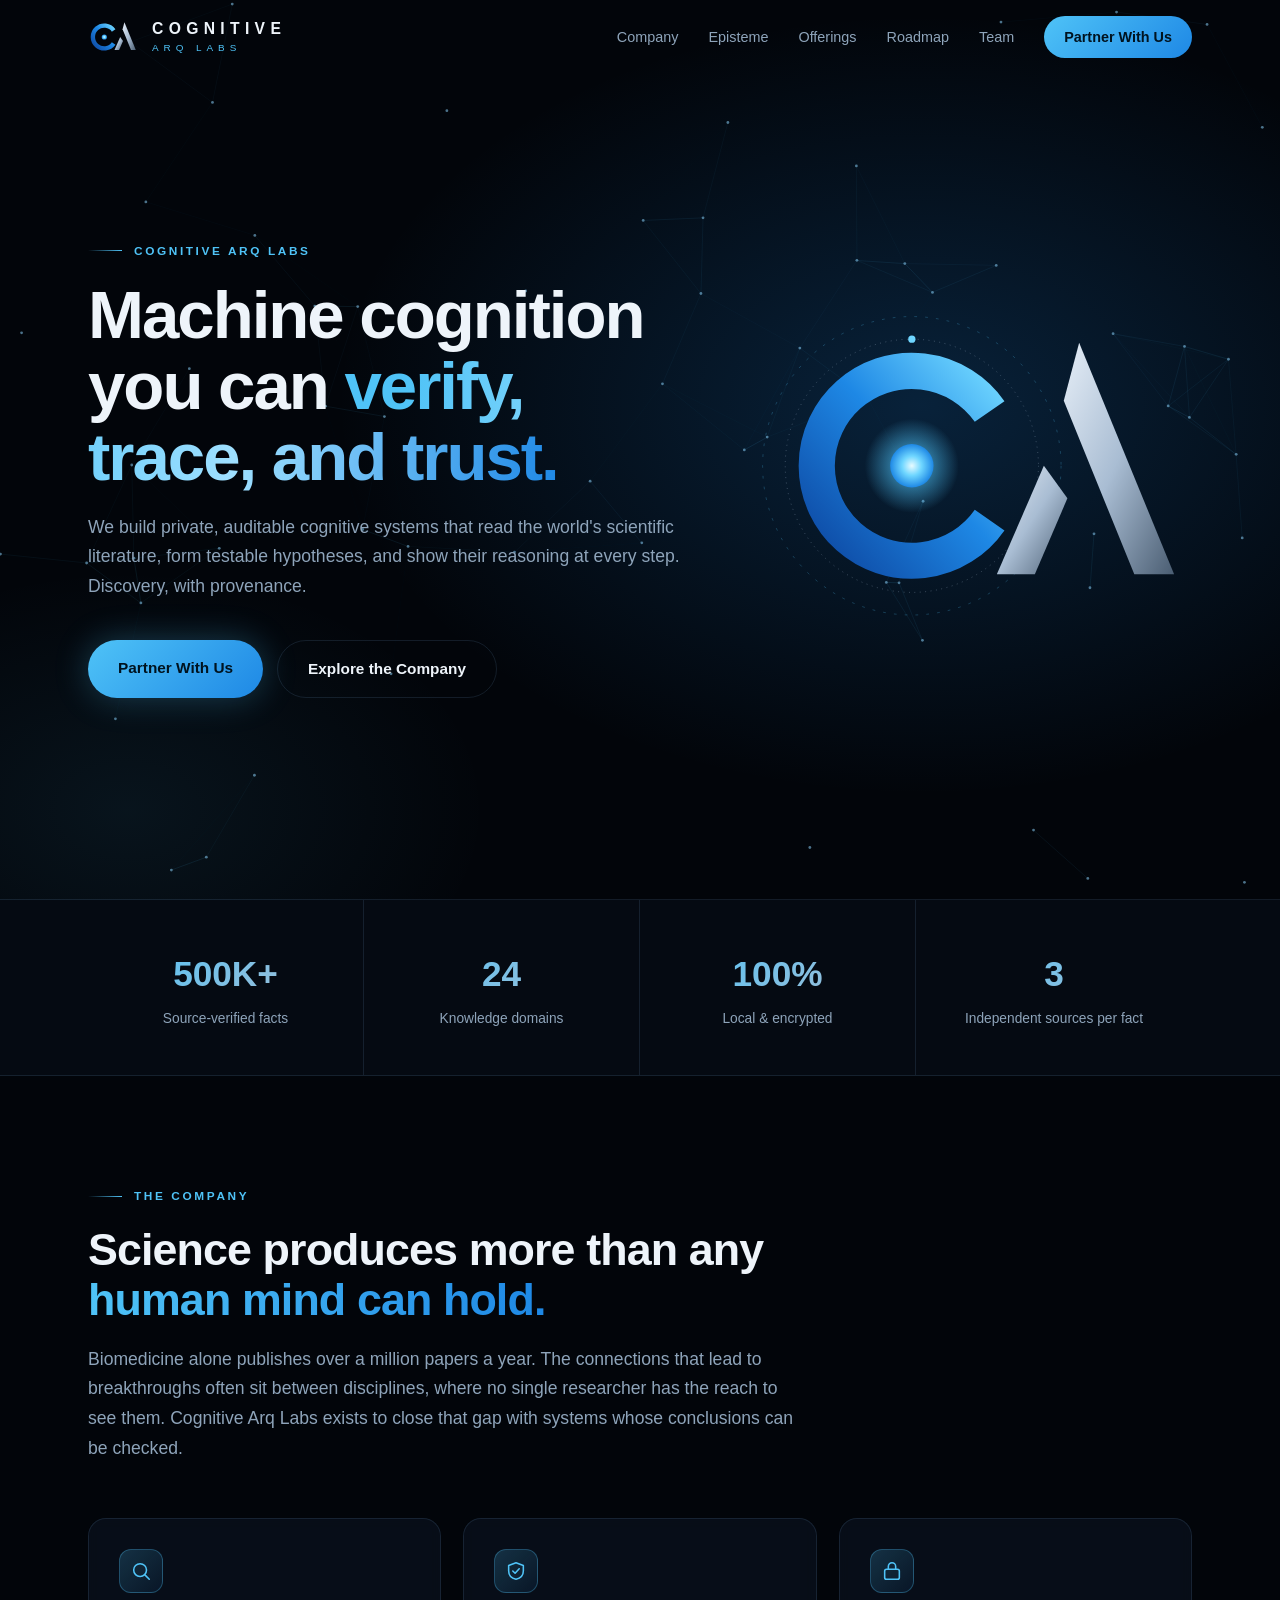
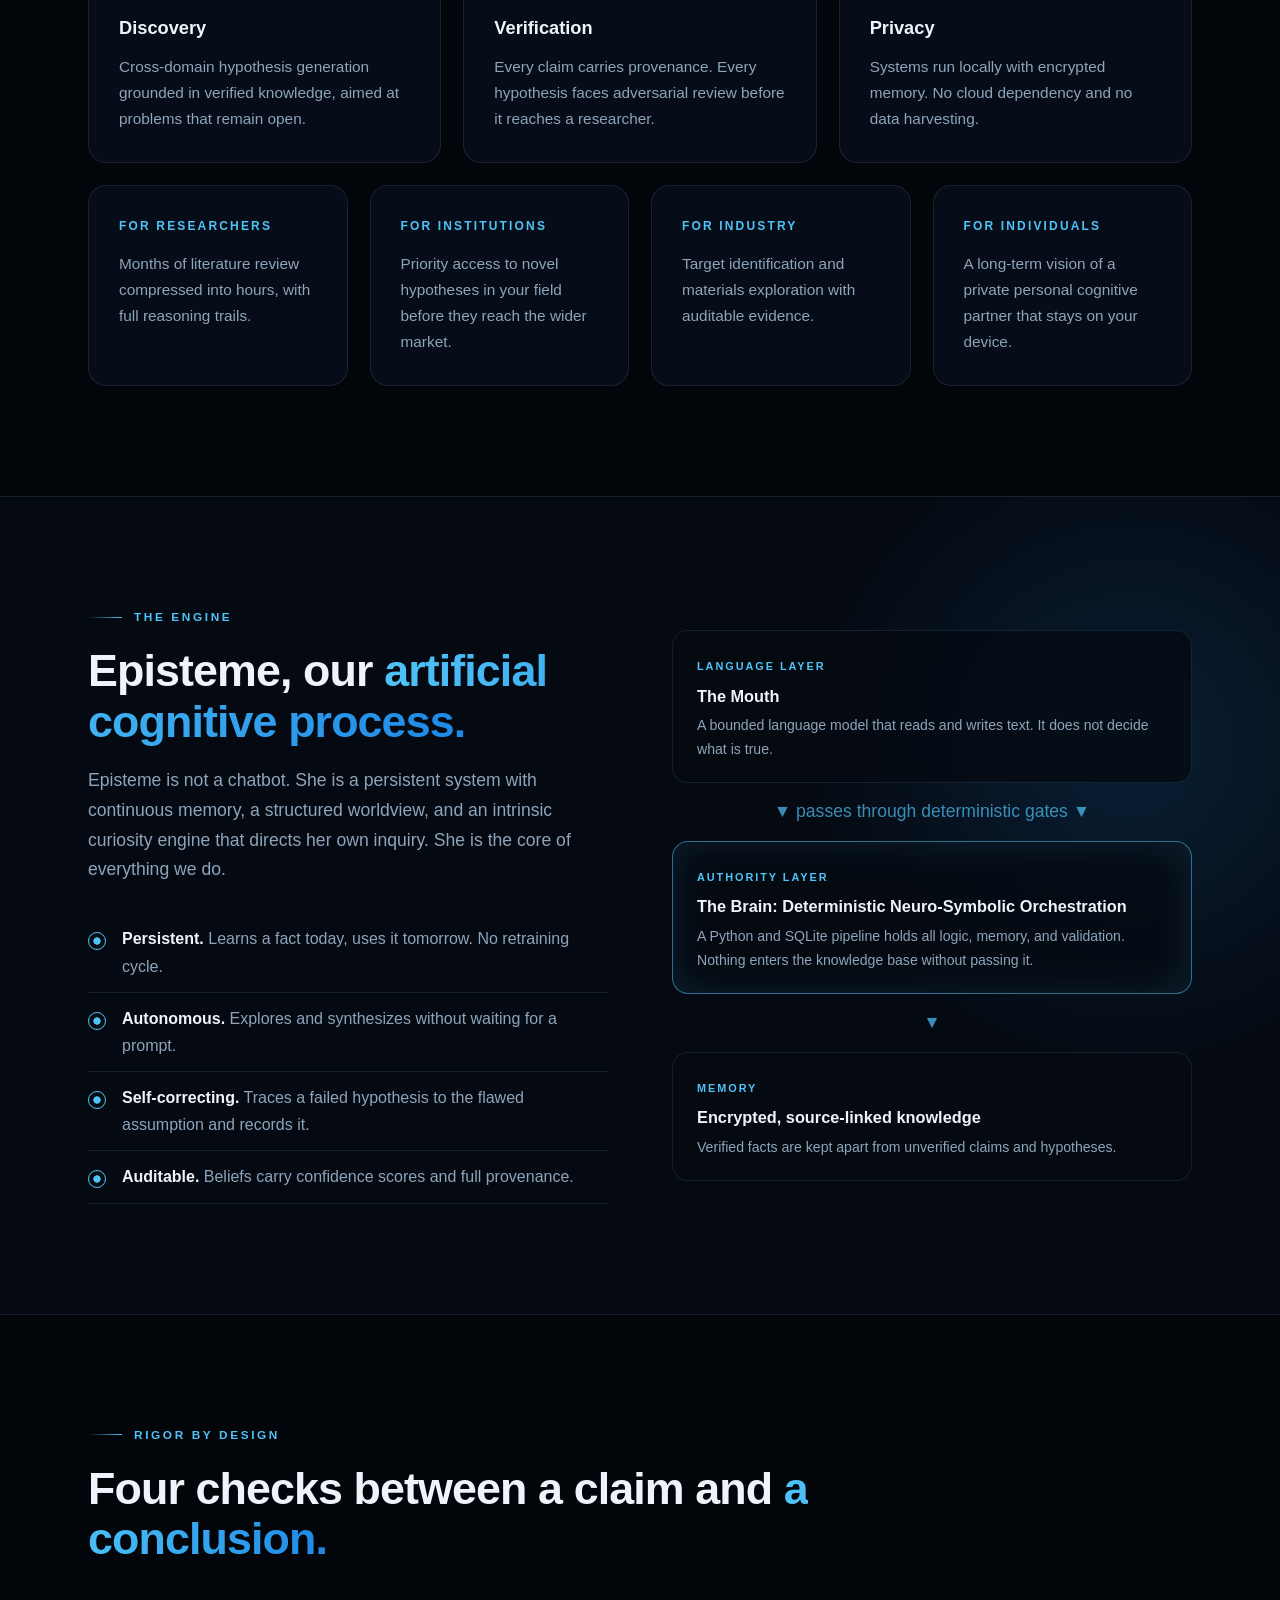
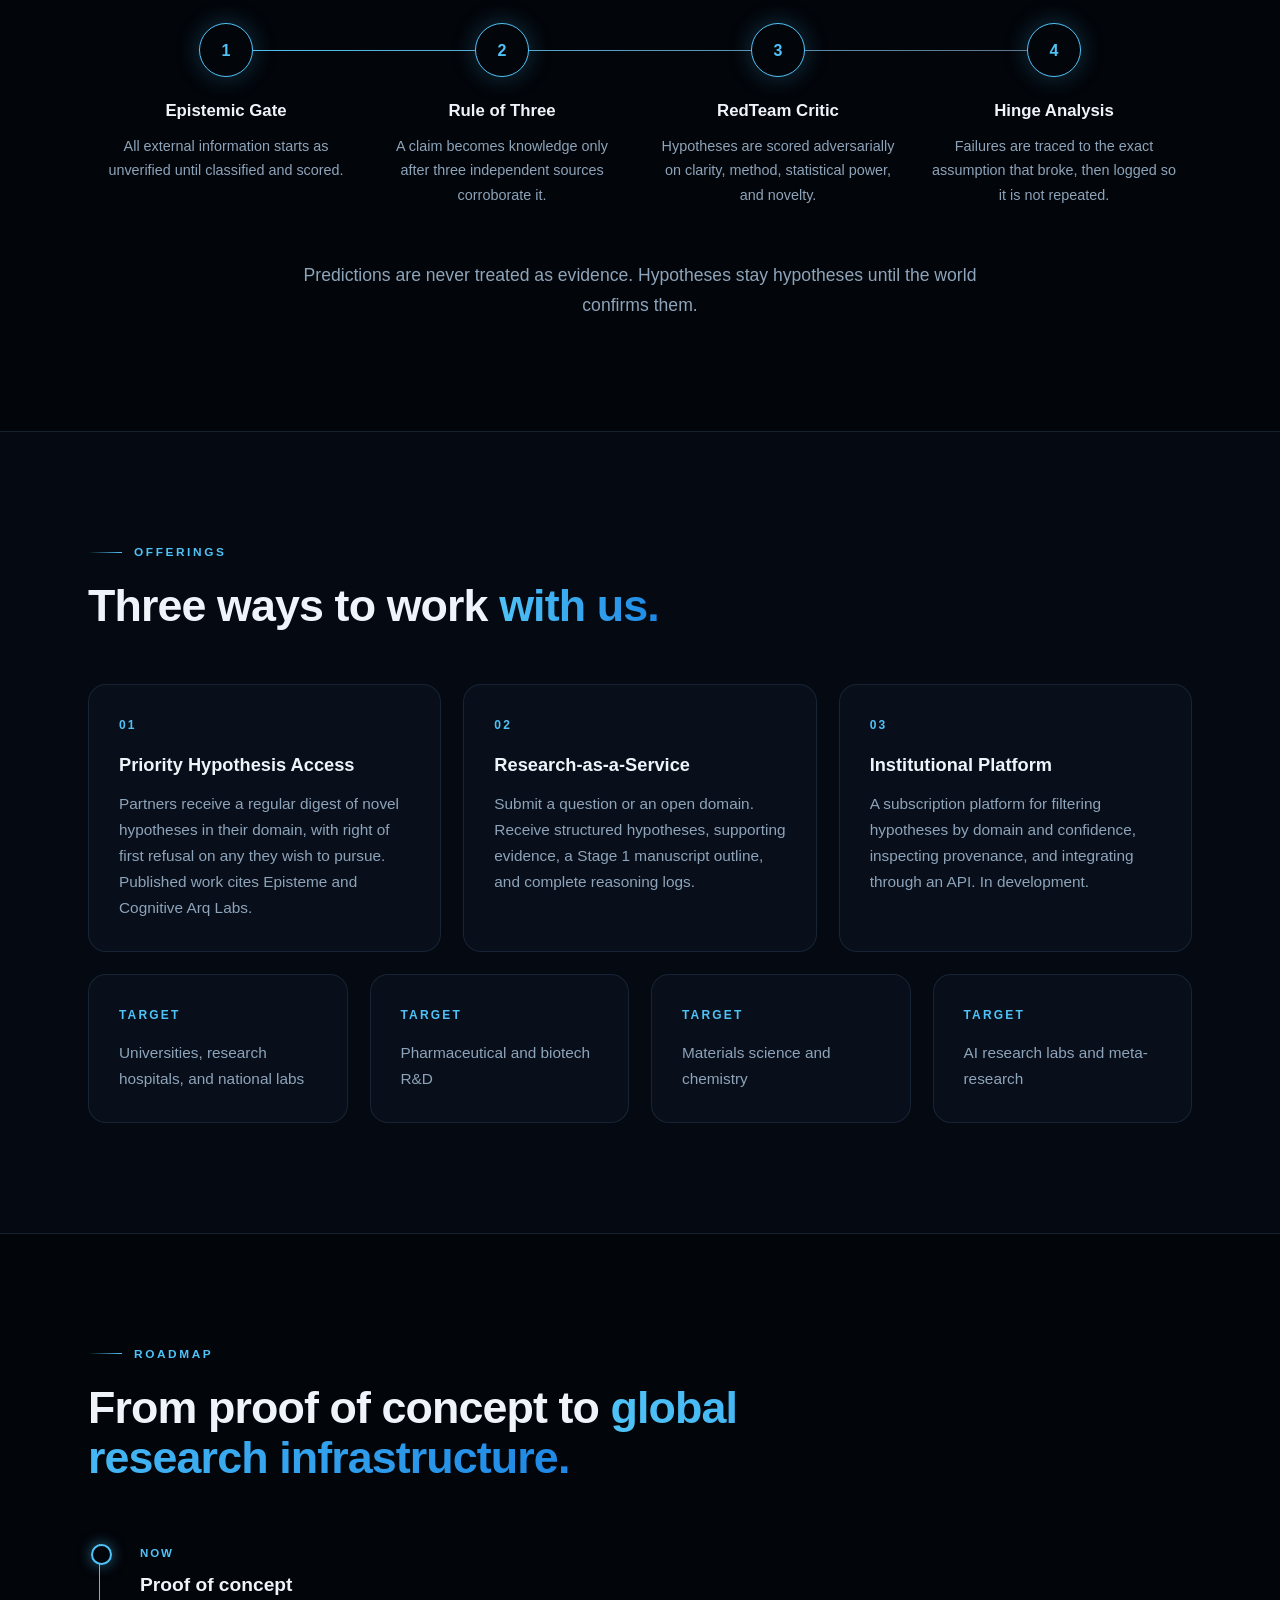
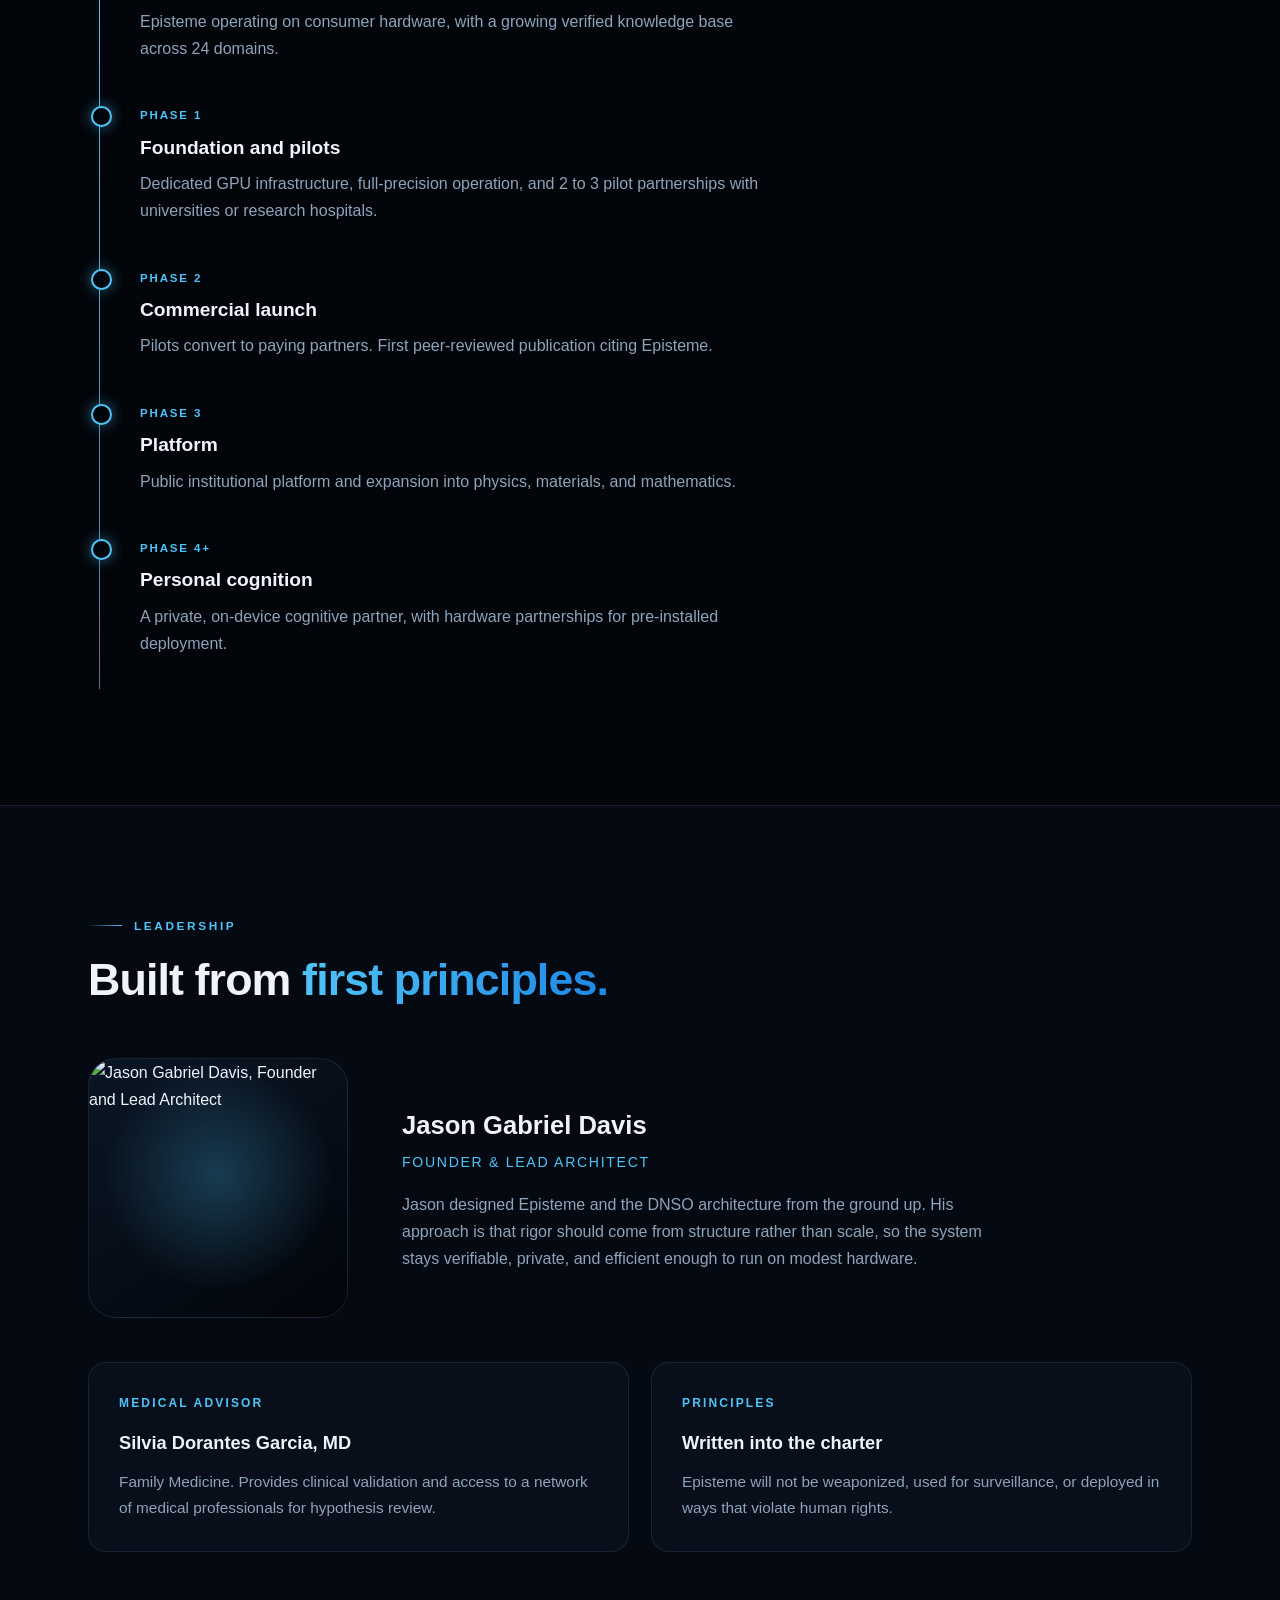
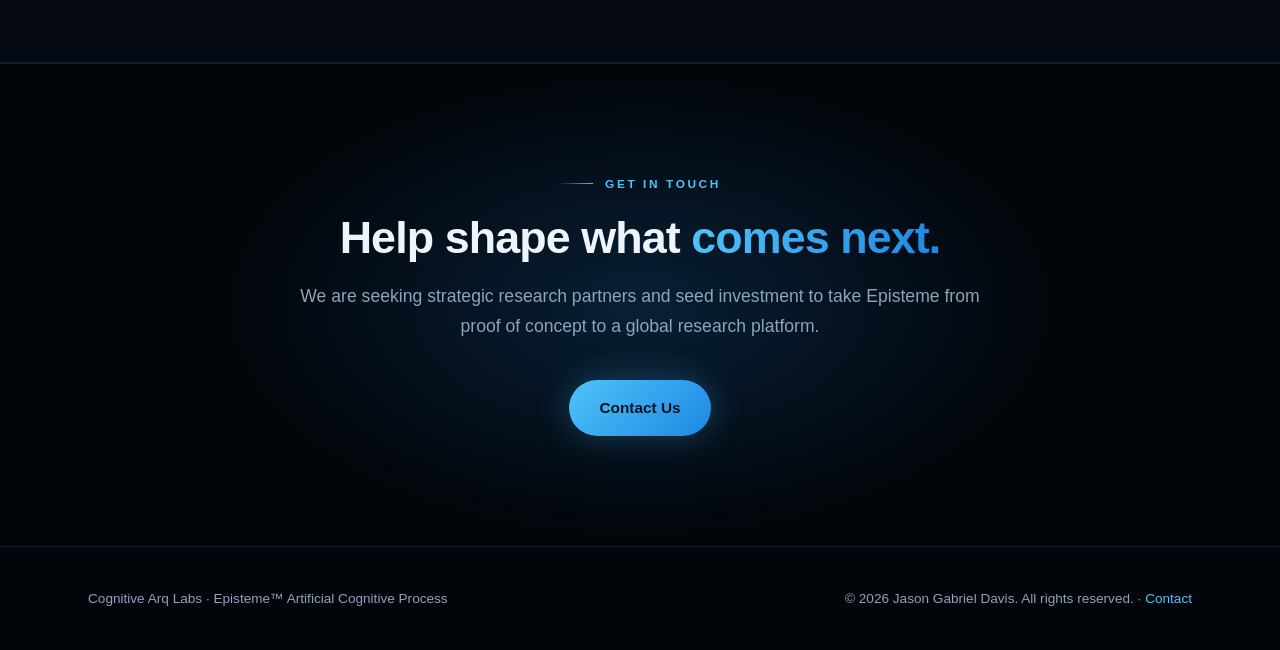
==== commit eb66e132: "Update avatar section with image support" ====
--- a/index.html
+++ b/index.html
@@ -130,7 +130,8 @@
 @media(max-width:760px){.founder{grid-template-columns:1fr;text-align:center}}
 .avatar{aspect-ratio:1;border-radius:28px;border:1px solid var(--line);background:linear-gradient(145deg,#0a1626,#02050a);display:grid;place-items:center;position:relative;overflow:hidden}
 .avatar::before{content:"";position:absolute;inset:0;background:radial-gradient(circle at 50% 45%,rgba(79,195,247,.25),transparent 60%)}
-.avatar span{font-size:4.2rem;font-weight:700;letter-spacing:.04em;background:linear-gradient(135deg,var(--blue),var(--steel));-webkit-background-clip:text;background-clip:text;color:transparent;position:relative}
+.avatar picture,.avatar img{display:block;width:100%;height:100%;position:relative}
+.avatar img{object-fit:cover;object-position:center bottom}
 .founder h3{font-size:1.6rem}
 .founder .role{color:var(--blue);font-size:.88rem;letter-spacing:.12em;text-transform:uppercase;margin:4px 0 16px}
 .founder p{color:var(--muted);max-width:620px}
@@ -339,7 +340,12 @@
     <div class="kicker reveal">Leadership</div>
     <h2 class="reveal">Built from <span class="g">first principles.</span></h2>
     <div class="founder reveal">
-      <div class="avatar"><span>JD</span></div>
+      <div class="avatar">
+        <picture>
+          <source srcset="jason-davis.webp" type="image/webp">
+          <img src="jason-davis.png" alt="Jason Gabriel Davis, Founder and Lead Architect" width="520" height="520" loading="lazy">
+        </picture>
+      </div>
       <div>
         <h3>Jason Gabriel Davis</h3>
         <div class="role">Founder &amp; Lead Architect</div>
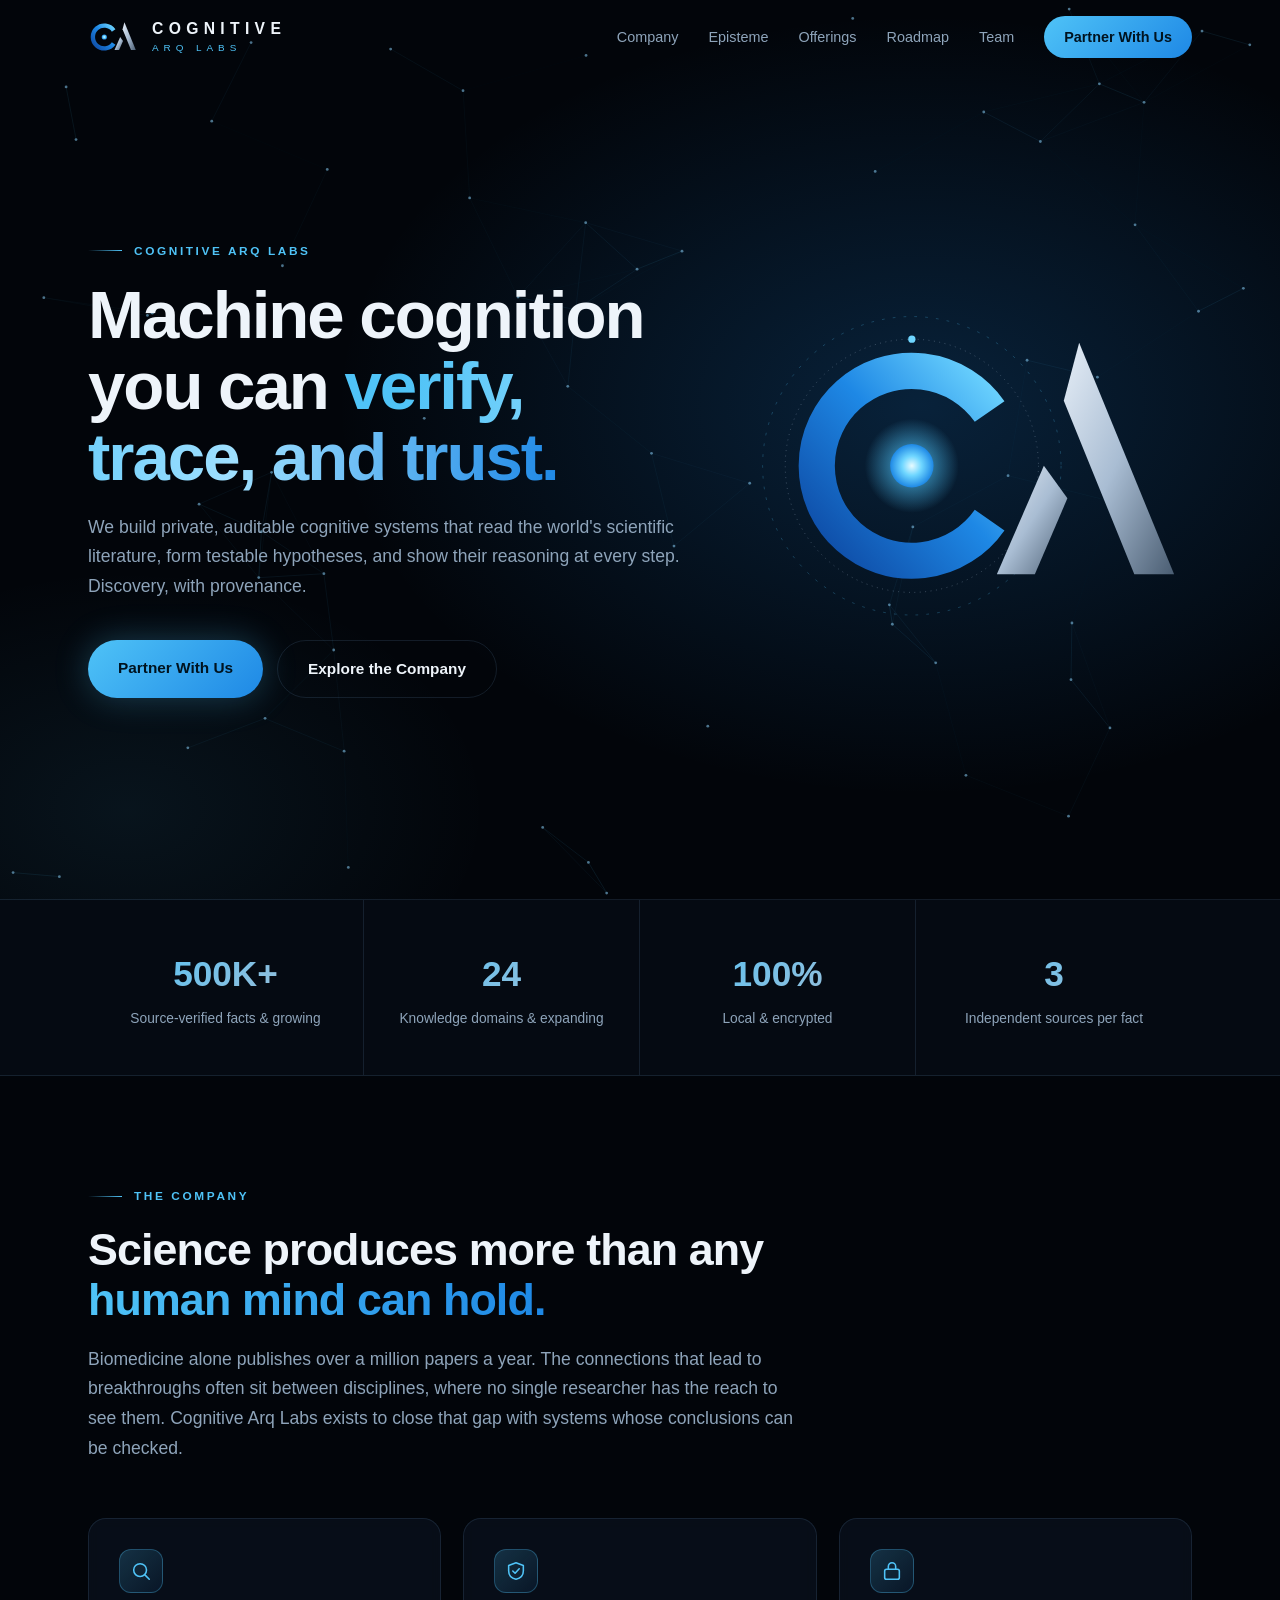
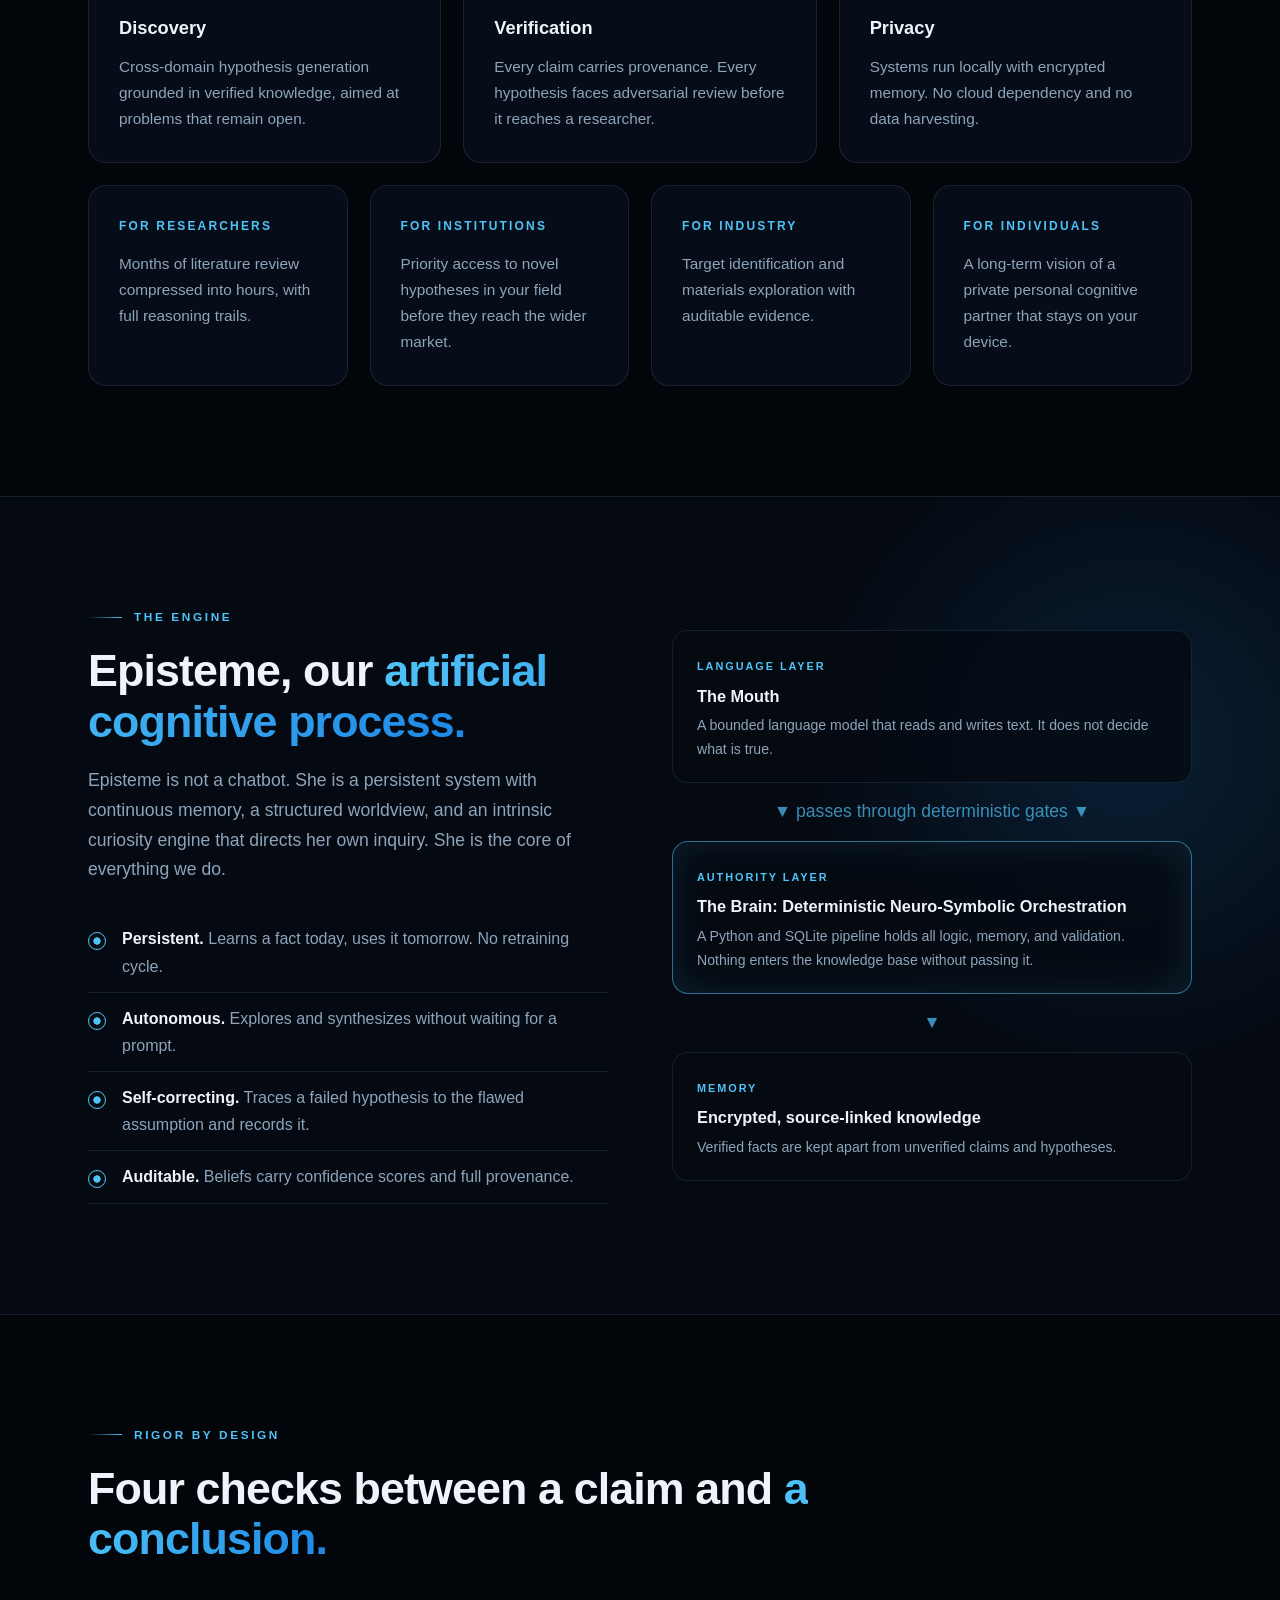
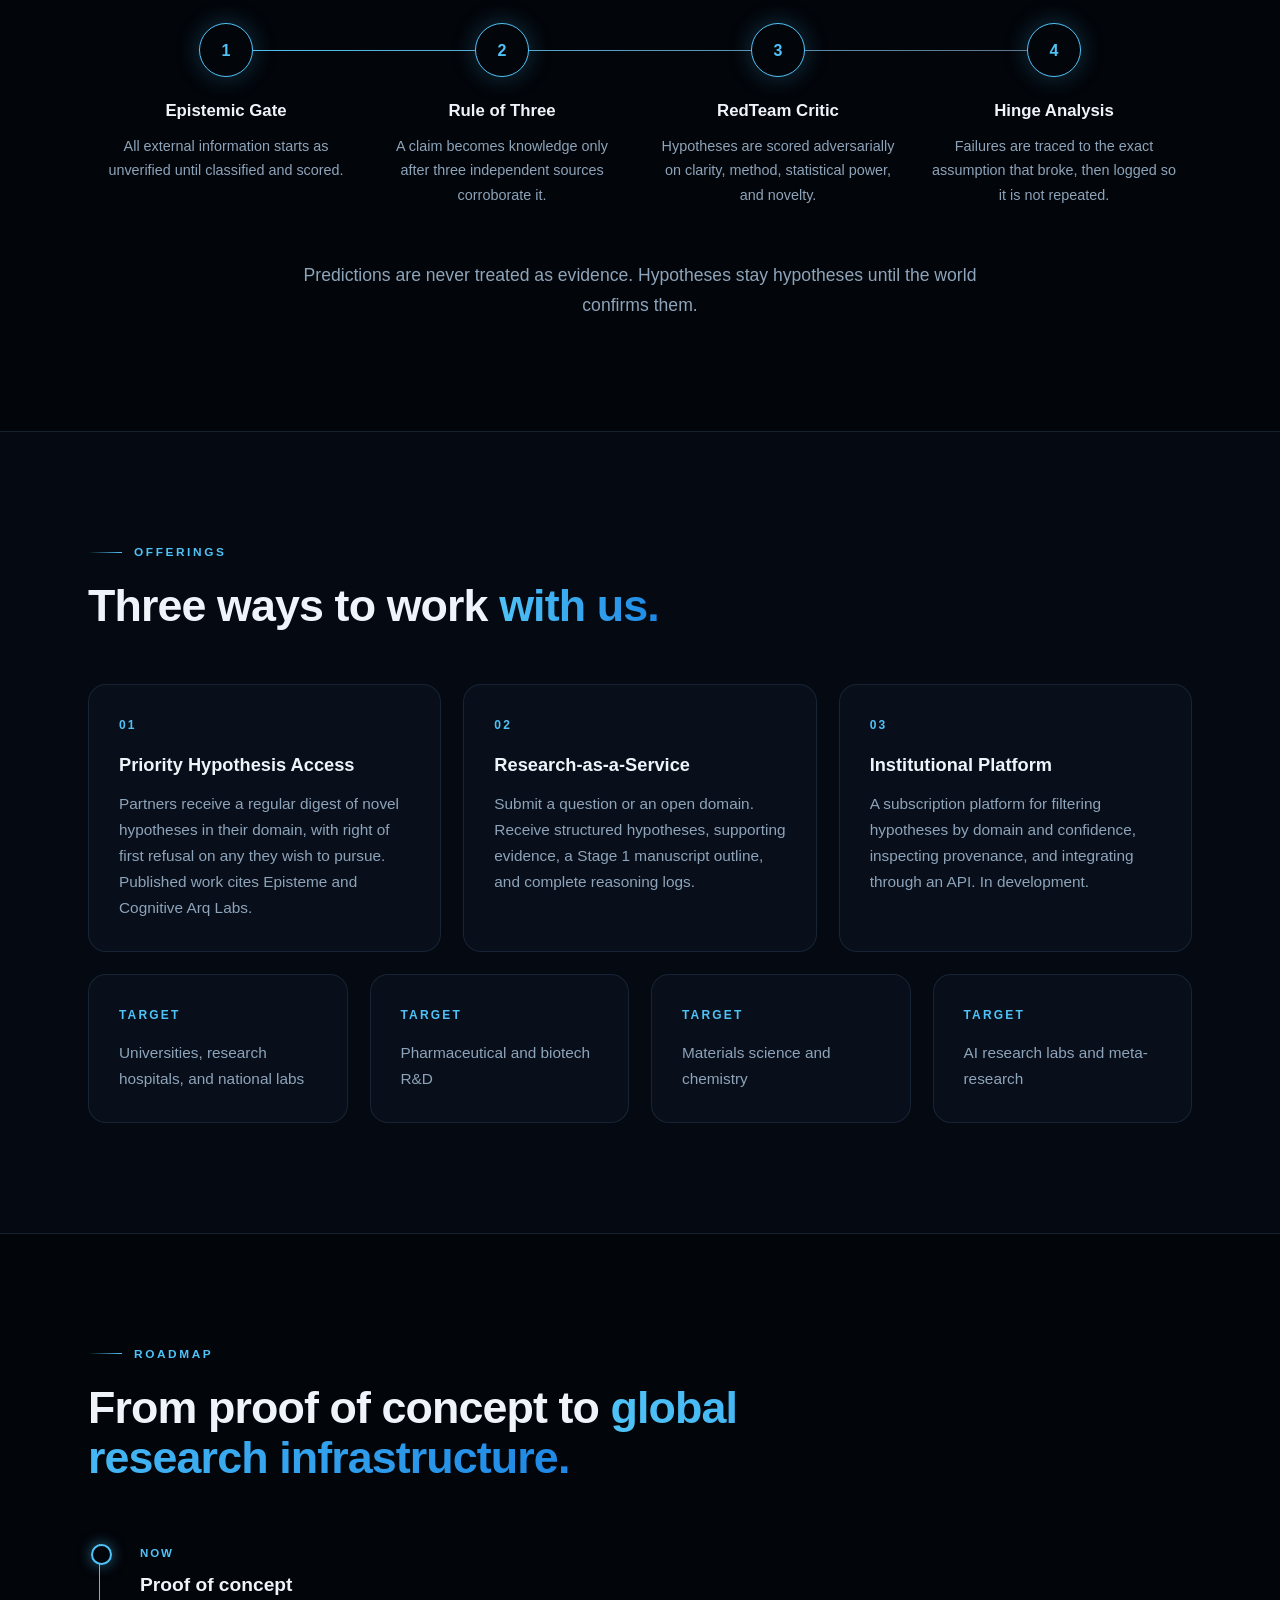
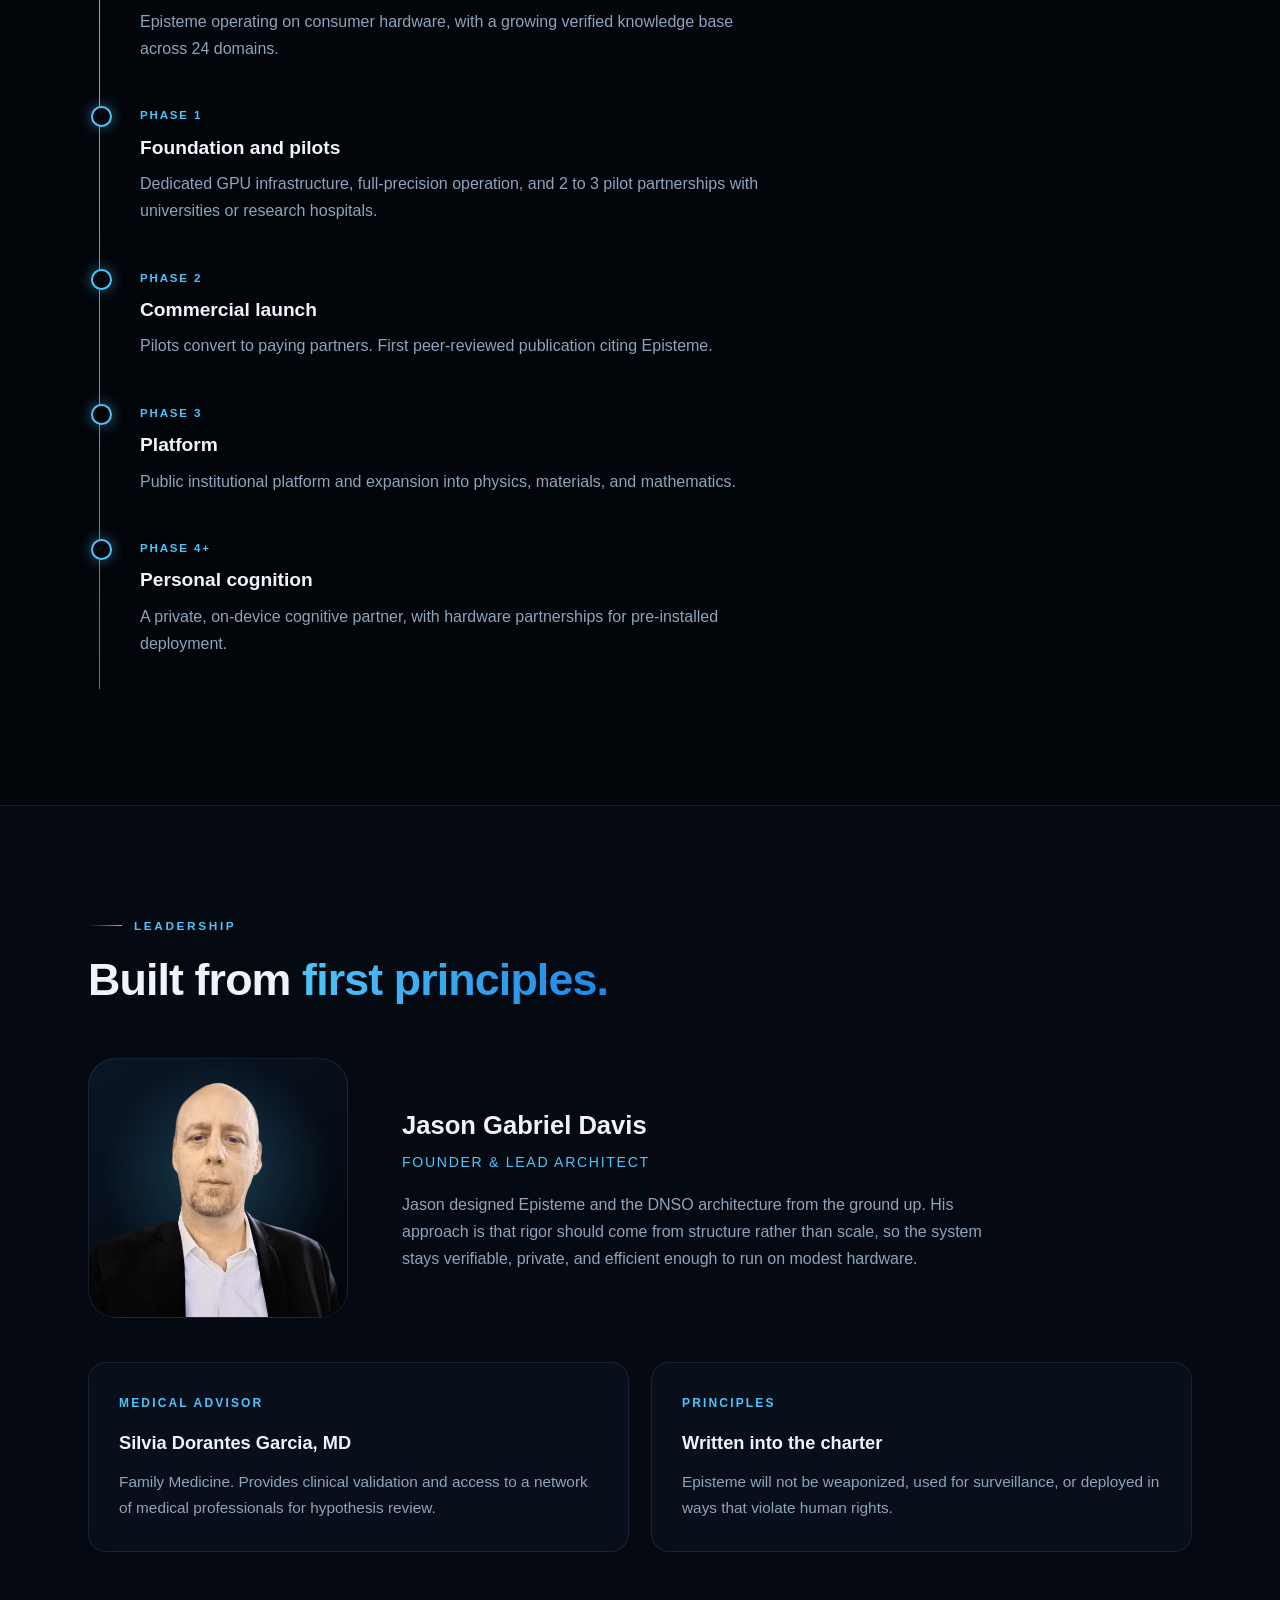
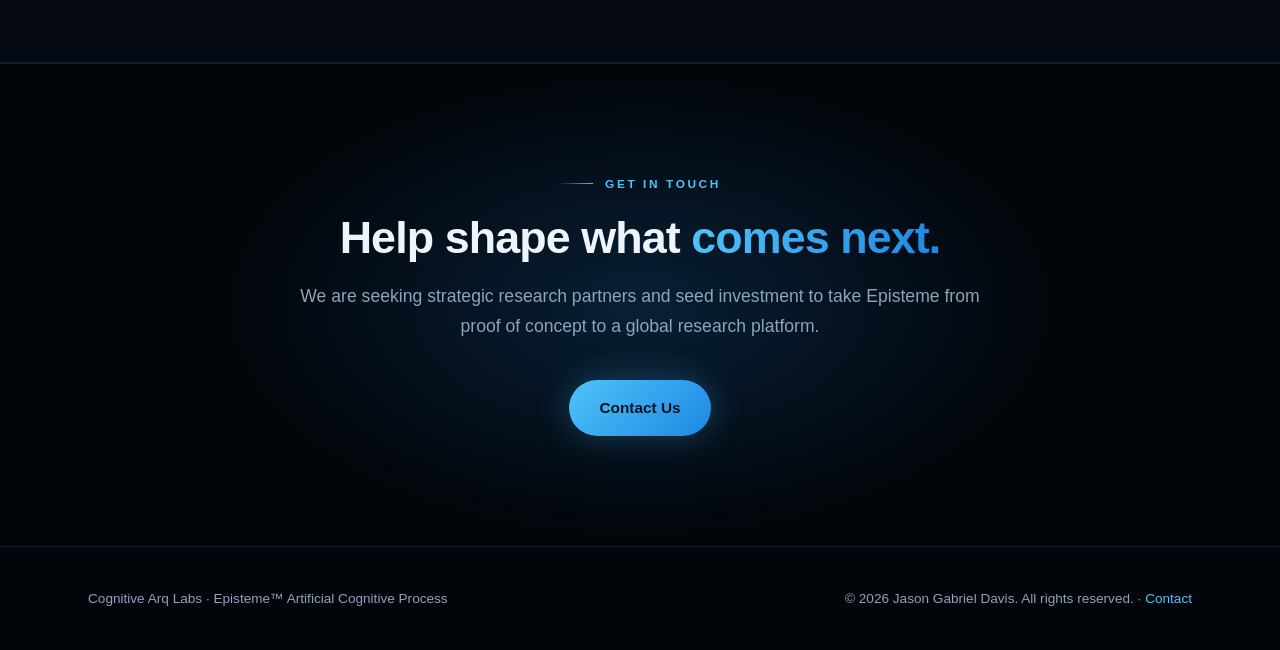
==== commit 5ce3bc7a: "Update stats text in index.html" ====
--- a/index.html
+++ b/index.html
@@ -214,8 +214,8 @@
 
 <div class="stats">
   <div class="wrap">
-    <div class="stat"><b>500K+</b><span>Source-verified facts</span></div>
-    <div class="stat"><b>24</b><span>Knowledge domains</span></div>
+    <div class="stat"><b>500K+</b><span>Source-verified facts & growing</span></div>
+    <div class="stat"><b>24</b><span>Knowledge domains & expanding</span></div>
     <div class="stat"><b>100%</b><span>Local &amp; encrypted</span></div>
     <div class="stat"><b>3</b><span>Independent sources per fact</span></div>
   </div>
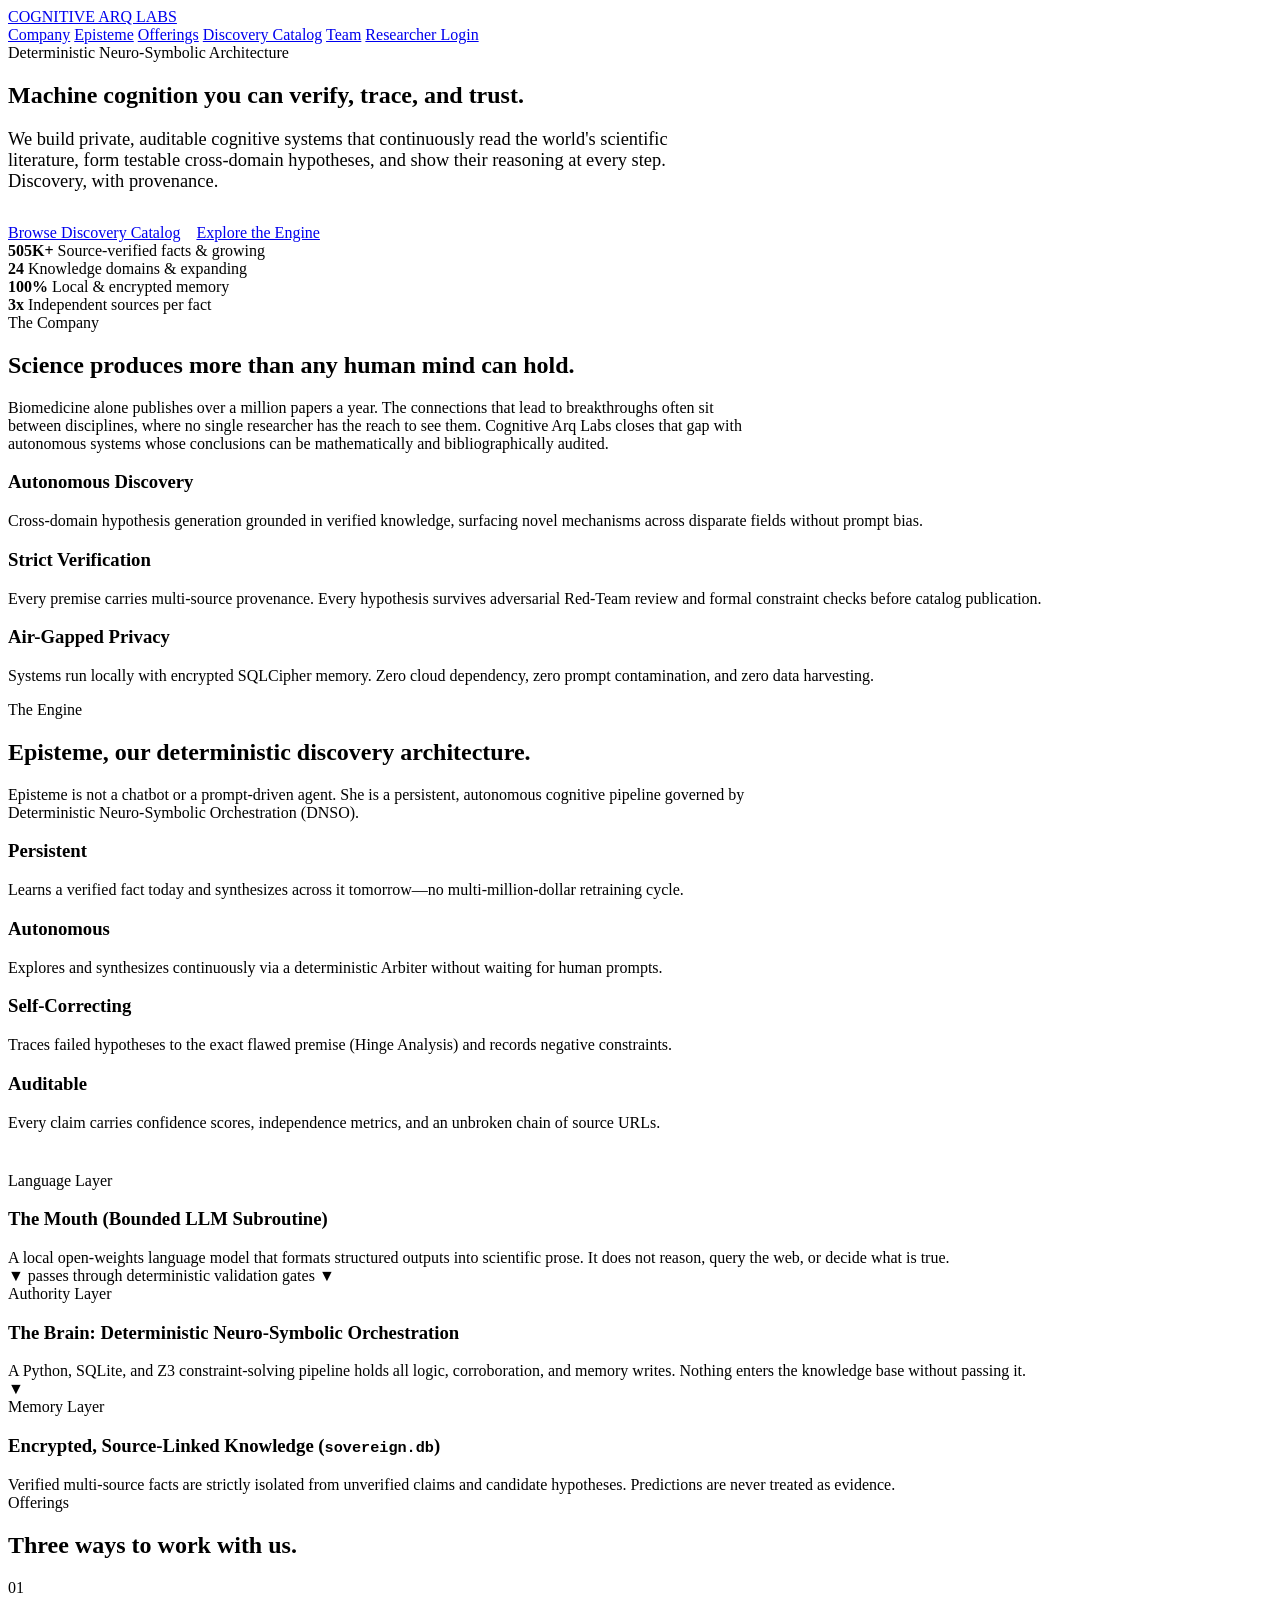
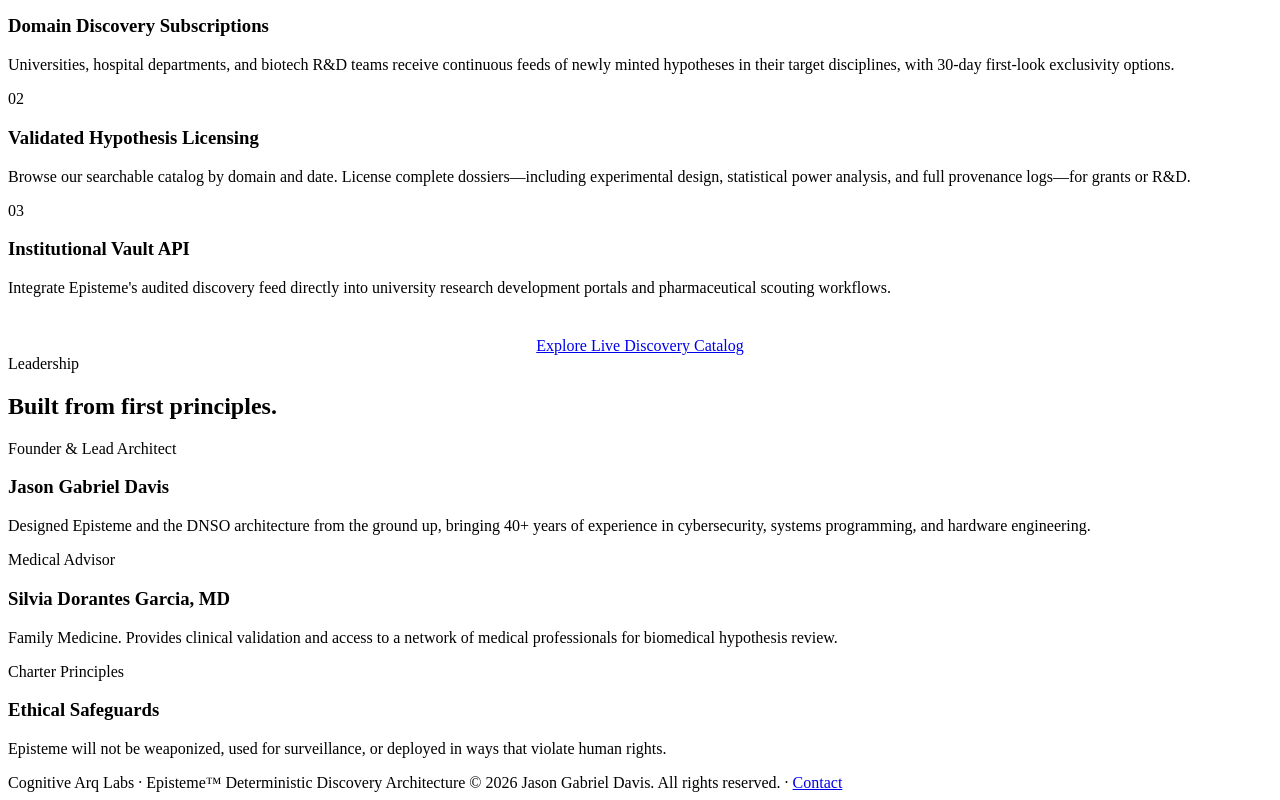
==== commit 6b1f4088: "Website update" ====
--- a/index.html
+++ b/index.html
@@ -1,417 +1,202 @@
 <!DOCTYPE html>
 <html lang="en">
 <head>
-<meta charset="UTF-8">
-<meta name="viewport" content="width=device-width, initial-scale=1.0">
-<title>Cognitive Arq Labs | Verified Machine Cognition for Scientific Discovery</title>
-<meta name="description" content="Cognitive Arq Labs builds verifiable, privacy-first cognitive systems that generate traceable scientific hypotheses. Home of Episteme.">
-<link rel="icon" type="image/svg+xml" href="favicon.svg">
-<style>
-:root{
-  --bg:#02050a; --bg2:#050a12; --card:rgba(10,18,30,.7); --line:rgba(120,170,220,.14);
-  --text:#eef4fa; --muted:#8ea4ba; --blue:#4fc3f7; --blue2:#1e88e5; --deep:#0d47a1;
-  --steel:#a9bdd3; --steel2:#5f7388; --max:1160px;
-}
-*{margin:0;padding:0;box-sizing:border-box}
-html{scroll-behavior:smooth}
-body{background:var(--bg);color:var(--text);font-family:Inter,-apple-system,BlinkMacSystemFont,"Segoe UI",Roboto,Helvetica,Arial,sans-serif;line-height:1.7;overflow-x:hidden}
-.wrap{max-width:var(--max);margin:0 auto;padding:0 28px}
-a{color:var(--blue)}
-section{padding:110px 0;position:relative}
-.kicker{display:flex;align-items:center;gap:12px;color:var(--blue);text-transform:uppercase;letter-spacing:.22em;font-size:.74rem;font-weight:600;margin-bottom:18px}
-.kicker::before{content:"";width:34px;height:1px;background:linear-gradient(90deg,transparent,var(--blue))}
-h2{font-size:clamp(1.9rem,3.6vw,2.8rem);line-height:1.12;font-weight:700;letter-spacing:-.02em;max-width:820px}
-h2 .g{background:linear-gradient(90deg,var(--blue),var(--blue2));-webkit-background-clip:text;background-clip:text;color:transparent}
-.lead{color:var(--muted);font-size:1.1rem;max-width:720px;margin-top:20px}
-.grid{display:grid;gap:22px;margin-top:54px}
-.g3{grid-template-columns:repeat(3,1fr)}.g2{grid-template-columns:repeat(2,1fr)}.g4{grid-template-columns:repeat(4,1fr)}
-@media(max-width:960px){.g4{grid-template-columns:repeat(2,1fr)}}
-@media(max-width:820px){.g3,.g2,.g4{grid-template-columns:1fr}section{padding:80px 0}}
-.card{background:var(--card);border:1px solid var(--line);border-radius:18px;padding:30px;backdrop-filter:blur(6px);transition:.35s;position:relative;overflow:hidden}
-.card::after{content:"";position:absolute;inset:0;background:radial-gradient(400px 160px at var(--mx,50%) -20%,rgba(79,195,247,.14),transparent 70%);opacity:0;transition:.35s;pointer-events:none}
-.card:hover{border-color:rgba(79,195,247,.45);transform:translateY(-4px)}
-.card:hover::after{opacity:1}
-.card .ico{width:44px;height:44px;border-radius:12px;display:grid;place-items:center;background:linear-gradient(135deg,rgba(79,195,247,.2),rgba(30,136,229,.08));border:1px solid rgba(79,195,247,.3);margin-bottom:20px}
-.card .ico svg{width:22px;height:22px;stroke:var(--blue);fill:none;stroke-width:1.7;stroke-linecap:round;stroke-linejoin:round}
-.card h3{font-size:1.14rem;margin-bottom:10px}
-.card p{color:var(--muted);font-size:.96rem}
-.num{font-size:.75rem;color:var(--blue);letter-spacing:.18em;font-weight:600;margin-bottom:14px;display:block}
-
-/* NAV */
-nav{position:fixed;top:0;left:0;right:0;z-index:100;transition:.3s}
-nav.scrolled{background:rgba(2,5,10,.82);backdrop-filter:blur(16px);border-bottom:1px solid var(--line)}
-.nav-in{max-width:var(--max);margin:0 auto;padding:16px 28px;display:flex;align-items:center;justify-content:space-between}
-.brand{display:flex;align-items:center;gap:14px;text-decoration:none;color:var(--text)}
-.brand svg{width:50px;height:34px}
-.brand .wm{display:flex;flex-direction:column;line-height:1}
-.brand .wm b{font-size:.98rem;letter-spacing:.34em;font-weight:600}
-.brand .wm i{font-style:normal;font-size:.62rem;letter-spacing:.5em;color:var(--blue);margin-top:6px}
-.links{display:flex;align-items:center;gap:30px}
-.links a{color:var(--muted);text-decoration:none;font-size:.9rem;transition:.2s}
-.links a:hover{color:var(--text)}
-.links .pill{color:#00131f;background:linear-gradient(135deg,var(--blue),var(--blue2));padding:9px 20px;border-radius:999px;font-weight:600}
-.links .pill:hover{color:#00131f;filter:brightness(1.12)}
-@media(max-width:860px){.links a:not(.pill){display:none}}
-
-/* HERO */
-.hero{min-height:100vh;display:flex;align-items:center;padding:130px 0 90px;overflow:hidden;border-bottom:1px solid var(--line)}
-#net{position:absolute;inset:0;width:100%;height:100%;opacity:.75}
-.hero::before{content:"";position:absolute;inset:0;background:radial-gradient(900px 600px at 72% 45%,rgba(30,136,229,.22),transparent 65%),radial-gradient(600px 400px at 10% 90%,rgba(79,195,247,.08),transparent 60%);pointer-events:none}
-.hero-grid{display:grid;grid-template-columns:1.15fr .85fr;gap:40px;align-items:center;position:relative;z-index:2}
-@media(max-width:940px){.hero-grid{grid-template-columns:1fr;text-align:center}.hero-art{order:-1;max-width:340px;margin:0 auto}.hero .cta{justify-content:center}.hero .lead{margin-left:auto;margin-right:auto}.hero .kicker{justify-content:center}}
-.hero h1{font-size:clamp(2.3rem,5.4vw,4.2rem);line-height:1.06;letter-spacing:-.03em;font-weight:700}
-.hero h1 .g{background:linear-gradient(95deg,var(--blue) 10%,#9fe0ff 50%,var(--blue2));-webkit-background-clip:text;background-clip:text;color:transparent}
-.cta{display:flex;gap:14px;margin-top:38px;flex-wrap:wrap}
-.btn{display:inline-block;padding:15px 30px;border-radius:999px;text-decoration:none;font-weight:600;font-size:.96rem;transition:.25s}
-.btn-p{background:linear-gradient(135deg,var(--blue),var(--blue2));color:#00131f;box-shadow:0 0 34px rgba(79,195,247,.28)}
-.btn-p:hover{transform:translateY(-2px);box-shadow:0 0 50px rgba(79,195,247,.45)}
-.btn-g{border:1px solid var(--line);color:var(--text)}
-.btn-g:hover{border-color:var(--blue);color:var(--blue)}
-.hero-art svg{width:100%;height:auto;overflow:visible}
-
-/* LOGO ANIMATION */
-.orb-core{animation:pulse 3.2s ease-in-out infinite;transform-origin:center;transform-box:fill-box}
-.orb-halo{animation:halo 3.2s ease-in-out infinite;transform-origin:center;transform-box:fill-box}
-.ring{transform-origin:150px 150px;animation:spin 26s linear infinite}
-.ring2{transform-origin:150px 150px;animation:spin 40s linear infinite reverse}
-.sat{transform-origin:150px 150px;animation:spin 9s linear infinite}
-.float{animation:float 7s ease-in-out infinite}
-@keyframes spin{to{transform:rotate(360deg)}}
-@keyframes pulse{0%,100%{transform:scale(1)}50%{transform:scale(1.14)}}
-@keyframes halo{0%,100%{transform:scale(1);opacity:.55}50%{transform:scale(1.5);opacity:.9}}
-@keyframes float{0%,100%{transform:translateY(0)}50%{transform:translateY(-10px)}}
-
-/* STATS */
-.stats{padding:0;border-bottom:1px solid var(--line);background:var(--bg2)}
-.stats .wrap{display:grid;grid-template-columns:repeat(4,1fr)}
-.stat{padding:44px 24px;border-right:1px solid var(--line);text-align:center}
-.stat:last-child{border-right:0}
-.stat b{display:block;font-size:2.2rem;font-weight:700;background:linear-gradient(135deg,var(--blue),var(--steel));-webkit-background-clip:text;background-clip:text;color:transparent}
-.stat span{color:var(--muted);font-size:.86rem}
-@media(max-width:760px){.stats .wrap{grid-template-columns:repeat(2,1fr)}.stat:nth-child(2){border-right:0}.stat:nth-child(-n+2){border-bottom:1px solid var(--line)}}
-
-/* EPISTEME */
-.ep{background:var(--bg2);border-top:1px solid var(--line);border-bottom:1px solid var(--line);overflow:hidden}
-.ep::before{content:"";position:absolute;right:-200px;top:-100px;width:700px;height:700px;background:radial-gradient(circle,rgba(30,136,229,.16),transparent 65%)}
-.split{display:grid;grid-template-columns:1fr 1fr;gap:64px;align-items:center;position:relative}
-@media(max-width:900px){.split{grid-template-columns:1fr;gap:40px}}
-.checks{list-style:none;margin-top:28px}
-.checks li{padding:12px 0 12px 34px;position:relative;color:var(--muted);border-bottom:1px solid var(--line)}
-.checks li b{color:var(--text)}
-.checks li::before{content:"";position:absolute;left:0;top:19px;width:16px;height:16px;border-radius:50%;border:1.5px solid var(--blue);background:radial-gradient(circle,var(--blue) 30%,transparent 35%)}
-.arch{display:flex;flex-direction:column;gap:14px}
-.layer{border:1px solid var(--line);border-radius:16px;padding:20px 24px;background:rgba(5,10,18,.8);position:relative}
-.layer small{color:var(--blue);letter-spacing:.18em;text-transform:uppercase;font-size:.68rem;font-weight:600}
-.layer h4{font-size:1.02rem;margin:4px 0}
-.layer p{color:var(--muted);font-size:.88rem}
-.layer.core{border-color:rgba(79,195,247,.55);box-shadow:0 0 40px rgba(79,195,247,.12) inset}
-.arrow{align-self:center;color:var(--blue);font-size:1.1rem;opacity:.7}
-
-/* PIPELINE */
-.steps{display:grid;grid-template-columns:repeat(4,1fr);gap:0;margin-top:60px;position:relative}
-.steps::before{content:"";position:absolute;left:12.5%;right:12.5%;top:27px;height:1px;background:linear-gradient(90deg,var(--blue),var(--steel2))}
-.step{text-align:center;padding:0 16px;position:relative}
-.dot{width:54px;height:54px;border-radius:50%;margin:0 auto 20px;display:grid;place-items:center;background:var(--bg);border:1px solid var(--blue);color:var(--blue);font-weight:700;box-shadow:0 0 24px rgba(79,195,247,.25)}
-.step h3{font-size:1.05rem;margin-bottom:8px}
-.step p{color:var(--muted);font-size:.9rem}
-@media(max-width:820px){.steps{grid-template-columns:1fr;gap:34px}.steps::before{display:none}}
-
-/* ROADMAP */
-.road{margin-top:56px;position:relative}
-.road::before{content:"";position:absolute;left:11px;top:6px;bottom:6px;width:1px;background:linear-gradient(var(--blue),var(--steel2))}
-.rm{position:relative;padding:0 0 38px 52px}
-.rm::before{content:"";position:absolute;left:3px;top:6px;width:17px;height:17px;border-radius:50%;background:var(--bg);border:2px solid var(--blue);box-shadow:0 0 14px rgba(79,195,247,.5)}
-.rm small{color:var(--blue);letter-spacing:.16em;font-size:.72rem;font-weight:600;text-transform:uppercase}
-.rm h3{font-size:1.2rem;margin:4px 0 6px}
-.rm p{color:var(--muted);max-width:640px}
-
-/* FOUNDER */
-.founder{display:grid;grid-template-columns:260px 1fr;gap:54px;align-items:center;margin-top:54px}
-@media(max-width:760px){.founder{grid-template-columns:1fr;text-align:center}}
-.avatar{aspect-ratio:1;border-radius:28px;border:1px solid var(--line);background:linear-gradient(145deg,#0a1626,#02050a);display:grid;place-items:center;position:relative;overflow:hidden}
-.avatar::before{content:"";position:absolute;inset:0;background:radial-gradient(circle at 50% 45%,rgba(79,195,247,.25),transparent 60%)}
-.avatar picture,.avatar img{display:block;width:100%;height:100%;position:relative}
-.avatar img{object-fit:cover;object-position:center bottom}
-.founder h3{font-size:1.6rem}
-.founder .role{color:var(--blue);font-size:.88rem;letter-spacing:.12em;text-transform:uppercase;margin:4px 0 16px}
-.founder p{color:var(--muted);max-width:620px}
-
-/* CONTACT */
-.contact{text-align:center;overflow:hidden;border-top:1px solid var(--line)}
-.contact::before{content:"";position:absolute;left:50%;top:50%;width:900px;height:500px;transform:translate(-50%,-50%);background:radial-gradient(ellipse,rgba(30,136,229,.2),transparent 65%)}
-.contact .wrap{position:relative}
-.contact .kicker{justify-content:center}
-.contact h2,.contact .lead{margin-left:auto;margin-right:auto}
-footer{padding:40px 0;border-top:1px solid var(--line);color:var(--muted);font-size:.85rem}
-.foot{display:flex;justify-content:space-between;flex-wrap:wrap;gap:12px;align-items:center}
-.reveal{opacity:0;transform:translateY(26px);transition:opacity .8s ease,transform .8s ease}
-.reveal.in{opacity:1;transform:none}
-@media(prefers-reduced-motion:reduce){*{animation:none!important;transition:none!important}.reveal{opacity:1;transform:none}}
-</style>
+    <meta charset="UTF-8">
+    <meta name="viewport" content="width=device-width, initial-scale=1.0">
+    <title>Cognitive Arq Labs | Verified Machine Cognition for Scientific Discovery</title>
+    <link rel="stylesheet" href="styles.css">
 </head>
 <body>
 
-<!-- Shared logo gradients -->
-<svg width="0" height="0" style="position:absolute" aria-hidden="true">
-  <defs>
-    <linearGradient id="gC" x1="0" y1="1" x2="1" y2="0"><stop offset="0" stop-color="#0d47a1"/><stop offset=".55" stop-color="#1e88e5"/><stop offset="1" stop-color="#6fd6ff"/></linearGradient>
-    <linearGradient id="gA" x1="0" y1="0" x2="1" y2="1"><stop offset="0" stop-color="#e6eef7"/><stop offset=".5" stop-color="#a9bdd3"/><stop offset="1" stop-color="#4a5d72"/></linearGradient>
-    <radialGradient id="gO"><stop offset="0" stop-color="#e8fbff"/><stop offset=".45" stop-color="#6fd6ff"/><stop offset="1" stop-color="#1e88e5"/></radialGradient>
-    <radialGradient id="gH"><stop offset="0" stop-color="#4fc3f7" stop-opacity=".9"/><stop offset="1" stop-color="#4fc3f7" stop-opacity="0"/></radialGradient>
-  </defs>
-</svg>
-
-<nav id="nav">
-  <div class="nav-in">
-    <a class="brand" href="#top" aria-label="Cognitive Arq Labs">
-      <svg viewBox="0 0 460 300" aria-hidden="true">
-        <path d="M236 90 A105 105 0 1 0 236 210" fill="none" stroke="url(#gC)" stroke-width="40"/>
-        <path d="M335 14 L440 270 L396 270 L318 78 Z" fill="url(#gA)"/>
-        <path d="M296 150 L322 186 L286 270 L244 270 Z" fill="url(#gA)"/>
-        <circle cx="150" cy="150" r="24" fill="url(#gO)"/>
-      </svg>
-      <span class="wm"><b>COGNITIVE</b><i>ARQ LABS</i></span>
-    </a>
-    <div class="links">
-      <a href="#company">Company</a>
-      <a href="#episteme">Episteme</a>
-      <a href="#offer">Offerings</a>
-      <a href="#roadmap">Roadmap</a>
-      <a href="#team">Team</a>
-      <a class="pill" href="#contact">Partner With Us</a>
-    </div>
-  </div>
-</nav>
-
-<header class="hero" id="top">
-  <canvas id="net"></canvas>
-  <div class="wrap hero-grid">
-    <div>
-      <div class="kicker">Cognitive Arq Labs</div>
-      <h1>Machine cognition you can <span class="g">verify, trace, and trust.</span></h1>
-      <p class="lead">We build private, auditable cognitive systems that read the world's scientific literature, form testable hypotheses, and show their reasoning at every step. Discovery, with provenance.</p>
-      <div class="cta">
-        <a class="btn btn-p" href="#contact">Partner With Us</a>
-        <a class="btn btn-g" href="#company">Explore the Company</a>
-      </div>
-    </div>
-
-    <!-- Animated hero mark -->
-    <div class="hero-art float">
-      <svg viewBox="-40 -30 500 360" role="img" aria-label="Cognitive Arq Labs mark">
-        <g class="ring2" opacity=".35"><circle cx="150" cy="150" r="165" fill="none" stroke="#4fc3f7" stroke-width=".8" stroke-dasharray="3 9"/></g>
-        <g class="ring" opacity=".5"><circle cx="150" cy="150" r="140" fill="none" stroke="#a9bdd3" stroke-width=".8" stroke-dasharray="1 5"/></g>
-        <g class="sat"><circle cx="150" cy="10" r="4" fill="#6fd6ff"/></g>
-        <circle class="orb-halo" cx="150" cy="150" r="52" fill="url(#gH)"/>
-        <path d="M236 90 A105 105 0 1 0 236 210" fill="none" stroke="url(#gC)" stroke-width="40"/>
-        <path d="M335 14 L440 270 L396 270 L318 78 Z" fill="url(#gA)"/>
-        <path d="M296 150 L322 186 L286 270 L244 270 Z" fill="url(#gA)"/>
-        <circle class="orb-core" cx="150" cy="150" r="24" fill="url(#gO)"/>
-      </svg>
-    </div>
-  </div>
+<header>
+    <div class="nav-container">
+        <a href="index.html" class="brand">COGNITIVE ARQ <span>LABS</span></a>
+        <nav>
+            <a href="index.html" class="active">Company</a>
+            <a href="index.html#episteme">Episteme</a>
+            <a href="index.html#offerings">Offerings</a>
+            <a href="catalog.html">Discovery Catalog</a>
+            <a href="index.html#team">Team</a>
+            <a href="login.html" class="btn btn-outline" id="navAuthBtn">Researcher Login</a>
+        </nav>
+    </div>
 </header>
 
-<div class="stats">
-  <div class="wrap">
-    <div class="stat"><b>500K+</b><span>Source-verified facts & growing</span></div>
-    <div class="stat"><b>24</b><span>Knowledge domains & expanding</span></div>
-    <div class="stat"><b>100%</b><span>Local &amp; encrypted</span></div>
-    <div class="stat"><b>3</b><span>Independent sources per fact</span></div>
-  </div>
-</div>
-
-<section id="company">
-  <div class="wrap">
-    <div class="kicker reveal">The Company</div>
-    <h2 class="reveal">Science produces more than any <span class="g">human mind can hold.</span></h2>
-    <p class="lead reveal">Biomedicine alone publishes over a million papers a year. The connections that lead to breakthroughs often sit between disciplines, where no single researcher has the reach to see them. Cognitive Arq Labs exists to close that gap with systems whose conclusions can be checked.</p>
-
-    <div class="grid g3">
-      <div class="card reveal">
-        <div class="ico"><svg viewBox="0 0 24 24"><circle cx="11" cy="11" r="7"/><path d="M21 21l-4.5-4.5"/></svg></div>
-        <h3>Discovery</h3>
-        <p>Cross-domain hypothesis generation grounded in verified knowledge, aimed at problems that remain open.</p>
-      </div>
-      <div class="card reveal">
-        <div class="ico"><svg viewBox="0 0 24 24"><path d="M12 3l8 3v6c0 5-3.5 8-8 9-4.5-1-8-4-8-9V6z"/><path d="M8.5 12l2.5 2.5 4.5-5"/></svg></div>
-        <h3>Verification</h3>
-        <p>Every claim carries provenance. Every hypothesis faces adversarial review before it reaches a researcher.</p>
-      </div>
-      <div class="card reveal">
-        <div class="ico"><svg viewBox="0 0 24 24"><rect x="4" y="10" width="16" height="11" rx="2"/><path d="M8 10V7a4 4 0 018 0v3"/></svg></div>
-        <h3>Privacy</h3>
-        <p>Systems run locally with encrypted memory. No cloud dependency and no data harvesting.</p>
-      </div>
-    </div>
-
-    <div class="grid g4" style="margin-top:22px">
-      <div class="card reveal"><span class="num">FOR RESEARCHERS</span><p>Months of literature review compressed into hours, with full reasoning trails.</p></div>
-      <div class="card reveal"><span class="num">FOR INSTITUTIONS</span><p>Priority access to novel hypotheses in your field before they reach the wider market.</p></div>
-      <div class="card reveal"><span class="num">FOR INDUSTRY</span><p>Target identification and materials exploration with auditable evidence.</p></div>
-      <div class="card reveal"><span class="num">FOR INDIVIDUALS</span><p>A long-term vision of a private personal cognitive partner that stays on your device.</p></div>
-    </div>
-  </div>
-</section>
-
-<section class="ep" id="episteme">
-  <div class="wrap split">
-    <div>
-      <div class="kicker reveal">The Engine</div>
-      <h2 class="reveal">Episteme, our <span class="g">artificial cognitive process.</span></h2>
-      <p class="lead reveal">Episteme is not a chatbot. She is a persistent system with continuous memory, a structured worldview, and an intrinsic curiosity engine that directs her own inquiry. She is the core of everything we do.</p>
-      <ul class="checks reveal">
-        <li><b>Persistent.</b> Learns a fact today, uses it tomorrow. No retraining cycle.</li>
-        <li><b>Autonomous.</b> Explores and synthesizes without waiting for a prompt.</li>
-        <li><b>Self-correcting.</b> Traces a failed hypothesis to the flawed assumption and records it.</li>
-        <li><b>Auditable.</b> Beliefs carry confidence scores and full provenance.</li>
-      </ul>
-    </div>
-    <div class="arch reveal">
-      <div class="layer"><small>Language layer</small><h4>The Mouth</h4><p>A bounded language model that reads and writes text. It does not decide what is true.</p></div>
-      <div class="arrow">&#9660; passes through deterministic gates &#9660;</div>
-      <div class="layer core"><small>Authority layer</small><h4>The Brain: Deterministic Neuro-Symbolic Orchestration</h4><p>A Python and SQLite pipeline holds all logic, memory, and validation. Nothing enters the knowledge base without passing it.</p></div>
-      <div class="arrow">&#9660;</div>
-      <div class="layer"><small>Memory</small><h4>Encrypted, source-linked knowledge</h4><p>Verified facts are kept apart from unverified claims and hypotheses.</p></div>
-    </div>
-  </div>
-</section>
-
-<section id="how">
-  <div class="wrap">
-    <div class="kicker reveal">Rigor by Design</div>
-    <h2 class="reveal">Four checks between a claim and <span class="g">a conclusion.</span></h2>
-    <div class="steps">
-      <div class="step reveal"><div class="dot">1</div><h3>Epistemic Gate</h3><p>All external information starts as unverified until classified and scored.</p></div>
-      <div class="step reveal"><div class="dot">2</div><h3>Rule of Three</h3><p>A claim becomes knowledge only after three independent sources corroborate it.</p></div>
-      <div class="step reveal"><div class="dot">3</div><h3>RedTeam Critic</h3><p>Hypotheses are scored adversarially on clarity, method, statistical power, and novelty.</p></div>
-      <div class="step reveal"><div class="dot">4</div><h3>Hinge Analysis</h3><p>Failures are traced to the exact assumption that broke, then logged so it is not repeated.</p></div>
-    </div>
-    <p class="lead reveal" style="margin:54px auto 0;text-align:center">Predictions are never treated as evidence. Hypotheses stay hypotheses until the world confirms them.</p>
-  </div>
-</section>
-
-<section id="offer" style="background:var(--bg2);border-top:1px solid var(--line);border-bottom:1px solid var(--line)">
-  <div class="wrap">
-    <div class="kicker reveal">Offerings</div>
-    <h2 class="reveal">Three ways to work <span class="g">with us.</span></h2>
-    <div class="grid g3">
-      <div class="card reveal">
-        <span class="num">01</span>
-        <h3>Priority Hypothesis Access</h3>
-        <p>Partners receive a regular digest of novel hypotheses in their domain, with right of first refusal on any they wish to pursue. Published work cites Episteme and Cognitive Arq Labs.</p>
-      </div>
-      <div class="card reveal">
-        <span class="num">02</span>
-        <h3>Research-as-a-Service</h3>
-        <p>Submit a question or an open domain. Receive structured hypotheses, supporting evidence, a Stage 1 manuscript outline, and complete reasoning logs.</p>
-      </div>
-      <div class="card reveal">
-        <span class="num">03</span>
-        <h3>Institutional Platform</h3>
-        <p>A subscription platform for filtering hypotheses by domain and confidence, inspecting provenance, and integrating through an API. In development.</p>
-      </div>
-    </div>
-    <div class="grid g4" style="margin-top:22px">
-      <div class="card reveal"><span class="num">TARGET</span><p>Universities, research hospitals, and national labs</p></div>
-      <div class="card reveal"><span class="num">TARGET</span><p>Pharmaceutical and biotech R&amp;D</p></div>
-      <div class="card reveal"><span class="num">TARGET</span><p>Materials science and chemistry</p></div>
-      <div class="card reveal"><span class="num">TARGET</span><p>AI research labs and meta-research</p></div>
-    </div>
-  </div>
-</section>
-
-<section id="roadmap">
-  <div class="wrap">
-    <div class="kicker reveal">Roadmap</div>
-    <h2 class="reveal">From proof of concept to <span class="g">global research infrastructure.</span></h2>
-    <div class="road">
-      <div class="rm reveal"><small>Now</small><h3>Proof of concept</h3><p>Episteme operating on consumer hardware, with a growing verified knowledge base across 24 domains.</p></div>
-      <div class="rm reveal"><small>Phase 1</small><h3>Foundation and pilots</h3><p>Dedicated GPU infrastructure, full-precision operation, and 2 to 3 pilot partnerships with universities or research hospitals.</p></div>
-      <div class="rm reveal"><small>Phase 2</small><h3>Commercial launch</h3><p>Pilots convert to paying partners. First peer-reviewed publication citing Episteme.</p></div>
-      <div class="rm reveal"><small>Phase 3</small><h3>Platform</h3><p>Public institutional platform and expansion into physics, materials, and mathematics.</p></div>
-      <div class="rm reveal"><small>Phase 4+</small><h3>Personal cognition</h3><p>A private, on-device cognitive partner, with hardware partnerships for pre-installed deployment.</p></div>
-    </div>
-  </div>
-</section>
-
-<section id="team" style="background:var(--bg2);border-top:1px solid var(--line);border-bottom:1px solid var(--line)">
-  <div class="wrap">
-    <div class="kicker reveal">Leadership</div>
-    <h2 class="reveal">Built from <span class="g">first principles.</span></h2>
-    <div class="founder reveal">
-      <div class="avatar">
-        <picture>
-          <source srcset="jason-davis.webp" type="image/webp">
-          <img src="jason-davis.png" alt="Jason Gabriel Davis, Founder and Lead Architect" width="520" height="520" loading="lazy">
-        </picture>
-      </div>
-      <div>
-        <h3>Jason Gabriel Davis</h3>
-        <div class="role">Founder &amp; Lead Architect</div>
-        <p>Jason designed Episteme and the DNSO architecture from the ground up. His approach is that rigor should come from structure rather than scale, so the system stays verifiable, private, and efficient enough to run on modest hardware.</p>
-      </div>
-    </div>
-    <div class="grid g2" style="margin-top:44px">
-      <div class="card reveal"><span class="num">MEDICAL ADVISOR</span><h3>Silvia Dorantes Garcia, MD</h3><p>Family Medicine. Provides clinical validation and access to a network of medical professionals for hypothesis review.</p></div>
-      <div class="card reveal"><span class="num">PRINCIPLES</span><h3>Written into the charter</h3><p>Episteme will not be weaponized, used for surveillance, or deployed in ways that violate human rights.</p></div>
-    </div>
-  </div>
-</section>
-
-<section class="contact" id="contact">
-  <div class="wrap">
-    <div class="kicker">Get in Touch</div>
-    <h2>Help shape what <span class="g">comes next.</span></h2>
-    <p class="lead">We are seeking strategic research partners and seed investment to take Episteme from proof of concept to a global research platform.</p>
-    <div class="cta" style="justify-content:center">
-      <a class="btn btn-p" id="contact-btn" href="#">Contact Us</a>
-    </div>
-  </div>
+<!-- Hero -->
+<section>
+    <div class="container">
+        <span class="section-label">Deterministic Neuro-Symbolic Architecture</span>
+        <h1>Machine cognition you can verify, trace, and trust.</h1>
+        <p style="max-width: 720px; font-size: 1.15rem;">
+            We build private, auditable cognitive systems that continuously read the world's scientific literature, form testable cross-domain hypotheses, and show their reasoning at every step. Discovery, with provenance.
+        </p>
+        <div style="margin-top: 2rem; display: flex; gap: 1rem; flex-wrap: wrap;">
+            <a href="catalog.html" class="btn btn-primary">Browse Discovery Catalog</a>
+            <a href="#episteme" class="btn btn-outline">Explore the Engine</a>
+        </div>
+
+        <div class="stats-grid">
+            <div class="stat-box">
+                <strong>505K+</strong>
+                <span>Source-verified facts &amp; growing</span>
+            </div>
+            <div class="stat-box">
+                <strong>24</strong>
+                <span>Knowledge domains &amp; expanding</span>
+            </div>
+            <div class="stat-box">
+                <strong>100%</strong>
+                <span>Local &amp; encrypted memory</span>
+            </div>
+            <div class="stat-box">
+                <strong>3x</strong>
+                <span>Independent sources per fact</span>
+            </div>
+        </div>
+    </div>
+</section>
+
+<!-- The Company -->
+<section>
+    <div class="container">
+        <span class="section-label">The Company</span>
+        <h2>Science produces more than any human mind can hold.</h2>
+        <p style="max-width: 760px;">
+            Biomedicine alone publishes over a million papers a year. The connections that lead to breakthroughs often sit between disciplines, where no single researcher has the reach to see them. Cognitive Arq Labs closes that gap with autonomous systems whose conclusions can be mathematically and bibliographically audited.
+        </p>
+
+        <div class="grid-3">
+            <div class="card">
+                <h3>Autonomous Discovery</h3>
+                <p>Cross-domain hypothesis generation grounded in verified knowledge, surfacing novel mechanisms across disparate fields without prompt bias.</p>
+            </div>
+            <div class="card">
+                <h3>Strict Verification</h3>
+                <p>Every premise carries multi-source provenance. Every hypothesis survives adversarial Red-Team review and formal constraint checks before catalog publication.</p>
+            </div>
+            <div class="card">
+                <h3>Air-Gapped Privacy</h3>
+                <p>Systems run locally with encrypted SQLCipher memory. Zero cloud dependency, zero prompt contamination, and zero data harvesting.</p>
+            </div>
+        </div>
+    </div>
+</section>
+
+<!-- Episteme Architecture -->
+<section id="episteme">
+    <div class="container">
+        <span class="section-label">The Engine</span>
+        <h2>Episteme, our deterministic discovery architecture.</h2>
+        <p style="max-width: 760px;">
+            Episteme is not a chatbot or a prompt-driven agent. She is a persistent, autonomous cognitive pipeline governed by Deterministic Neuro-Symbolic Orchestration (DNSO).
+        </p>
+
+        <div class="grid-4" style="margin-bottom: 2.5rem;">
+            <div class="card">
+                <h3>Persistent</h3>
+                <p>Learns a verified fact today and synthesizes across it tomorrow—no multi-million-dollar retraining cycle.</p>
+            </div>
+            <div class="card">
+                <h3>Autonomous</h3>
+                <p>Explores and synthesizes continuously via a deterministic Arbiter without waiting for human prompts.</p>
+            </div>
+            <div class="card">
+                <h3>Self-Correcting</h3>
+                <p>Traces failed hypotheses to the exact flawed premise (Hinge Analysis) and records negative constraints.</p>
+            </div>
+            <div class="card">
+                <h3>Auditable</h3>
+                <p>Every claim carries confidence scores, independence metrics, and an unbroken chain of source URLs.</p>
+            </div>
+        </div>
+
+        <div class="arch-box">
+            <span class="section-label">Language Layer</span>
+            <h3>The Mouth (Bounded LLM Subroutine)</h3>
+            <p style="margin-bottom: 0;">A local open-weights language model that formats structured outputs into scientific prose. It does not reason, query the web, or decide what is true.</p>
+        </div>
+        <div class="arch-arrow">▼ passes through deterministic validation gates ▼</div>
+        <div class="arch-box">
+            <span class="section-label">Authority Layer</span>
+            <h3>The Brain: Deterministic Neuro-Symbolic Orchestration</h3>
+            <p style="margin-bottom: 0;">A Python, SQLite, and Z3 constraint-solving pipeline holds all logic, corroboration, and memory writes. Nothing enters the knowledge base without passing it.</p>
+        </div>
+        <div class="arch-arrow">▼</div>
+        <div class="arch-box">
+            <span class="section-label">Memory Layer</span>
+            <h3>Encrypted, Source-Linked Knowledge (<code style="color: var(--accent);">sovereign.db</code>)</h3>
+            <p style="margin-bottom: 0;">Verified multi-source facts are strictly isolated from unverified claims and candidate hypotheses. Predictions are never treated as evidence.</p>
+        </div>
+    </div>
+</section>
+
+<!-- Offerings (Aligned with Autonomous Catalog Model) -->
+<section id="offerings">
+    <div class="container">
+        <span class="section-label">Offerings</span>
+        <h2>Three ways to work with us.</h2>
+
+        <div class="grid-3">
+            <div class="card">
+                <span class="section-label">01</span>
+                <h3>Domain Discovery Subscriptions</h3>
+                <p>Universities, hospital departments, and biotech R&amp;D teams receive continuous feeds of newly minted hypotheses in their target disciplines, with 30-day first-look exclusivity options.</p>
+            </div>
+            <div class="card">
+                <span class="section-label">02</span>
+                <h3>Validated Hypothesis Licensing</h3>
+                <p>Browse our searchable catalog by domain and date. License complete dossiers—including experimental design, statistical power analysis, and full provenance logs—for grants or R&amp;D.</p>
+            </div>
+            <div class="card">
+                <span class="section-label">03</span>
+                <h3>Institutional Vault API</h3>
+                <p>Integrate Episteme's audited discovery feed directly into university research development portals and pharmaceutical scouting workflows.</p>
+            </div>
+        </div>
+
+        <div style="margin-top: 2.5rem; text-align: center;">
+            <a href="catalog.html" class="btn btn-primary">Explore Live Discovery Catalog</a>
+        </div>
+    </div>
+</section>
+
+<!-- Team -->
+<section id="team">
+    <div class="container">
+        <span class="section-label">Leadership</span>
+        <h2>Built from first principles.</h2>
+
+        <div class="grid-3">
+            <div class="card">
+                <span class="section-label">Founder &amp; Lead Architect</span>
+                <h3>Jason Gabriel Davis</h3>
+                <p>Designed Episteme and the DNSO architecture from the ground up, bringing 40+ years of experience in cybersecurity, systems programming, and hardware engineering.</p>
+            </div>
+            <div class="card">
+                <span class="section-label">Medical Advisor</span>
+                <h3>Silvia Dorantes Garcia, MD</h3>
+                <p>Family Medicine. Provides clinical validation and access to a network of medical professionals for biomedical hypothesis review.</p>
+            </div>
+            <div class="card">
+                <span class="section-label">Charter Principles</span>
+                <h3>Ethical Safeguards</h3>
+                <p>Episteme will not be weaponized, used for surveillance, or deployed in ways that violate human rights.</p>
+            </div>
+        </div>
+    </div>
 </section>
 
 <footer>
-  <div class="wrap foot">
-    <span>Cognitive Arq Labs &middot; Episteme&trade; Artificial Cognitive Process</span>
-    <span>&copy; 2026 Jason Gabriel Davis. All rights reserved. &middot; <a id="footer-contact" href="#" style="text-decoration:none">Contact</a></span>
-  </div>
+    Cognitive Arq Labs · Episteme™ Deterministic Discovery Architecture © 2026 Jason Gabriel Davis. All rights reserved. · <a href="mailto:davis.jason.g@gmail.com">Contact</a>
 </footer>
 
 <script>
-(function(){
-  // contact link, assembled to deter scrapers
-  var link="mai"+"lto:"+"davis.jason.g"+"@"+"gmail.com";
-  ["contact-btn","footer-contact"].forEach(function(id){var e=document.getElementById(id);if(e)e.href=link;});
-
-  // nav background on scroll
-  var nav=document.getElementById("nav");
-  function sc(){nav.classList.toggle("scrolled",window.scrollY>30)}
-  sc();window.addEventListener("scroll",sc,{passive:true});
-
-  // reveal on scroll
-  var io=new IntersectionObserver(function(es){es.forEach(function(e){if(e.isIntersecting){e.target.classList.add("in");io.unobserve(e.target)}})},{threshold:.12});
-  document.querySelectorAll(".reveal").forEach(function(el){io.observe(el)});
-
-  // card spotlight
-  document.querySelectorAll(".card").forEach(function(c){
-    c.addEventListener("mousemove",function(e){var r=c.getBoundingClientRect();c.style.setProperty("--mx",((e.clientX-r.left)/r.width*100)+"%")});
-  });
-
-  // neural network background
-  var cv=document.getElementById("net"),ctx=cv.getContext("2d"),W,H,P=[],reduce=window.matchMedia("(prefers-reduced-motion: reduce)").matches;
-  function size(){var d=window.devicePixelRatio||1;W=cv.clientWidth;H=cv.clientHeight;cv.width=W*d;cv.height=H*d;ctx.setTransform(d,0,0,d,0,0);
-    var n=Math.min(70,Math.floor(W*H/18000));P=[];for(var i=0;i<n;i++)P.push({x:Math.random()*W,y:Math.random()*H,vx:(Math.random()-.5)*.25,vy:(Math.random()-.5)*.25});}
-  function draw(){
-    ctx.clearRect(0,0,W,H);
-    for(var i=0;i<P.length;i++){var p=P[i];
-      if(!reduce){p.x+=p.vx;p.y+=p.vy;if(p.x<0||p.x>W)p.vx*=-1;if(p.y<0||p.y>H)p.vy*=-1;}
-      for(var j=i+1;j<P.length;j++){var q=P[j],dx=p.x-q.x,dy=p.y-q.y,d=Math.sqrt(dx*dx+dy*dy);
-        if(d<140){ctx.strokeStyle="rgba(79,195,247,"+(0.18*(1-d/140))+")";ctx.lineWidth=1;ctx.beginPath();ctx.moveTo(p.x,p.y);ctx.lineTo(q.x,q.y);ctx.stroke();}}
-      ctx.fillStyle="rgba(143,214,255,.7)";ctx.beginPath();ctx.arc(p.x,p.y,1.4,0,6.283);ctx.fill();}
-    if(!reduce)requestAnimationFrame(draw);
-  }
-  size();draw();window.addEventListener("resize",function(){size();if(reduce)draw()});
-})();
+    if (localStorage.getItem('arq_logged_in') === 'true') {
+        const btn = document.getElementById('navAuthBtn');
+        btn.textContent = 'Researcher Portal (Active)';
+        btn.classList.remove('btn-outline');
+        btn.classList.add('btn-emerald');
+    }
 </script>
 </body>
 </html>
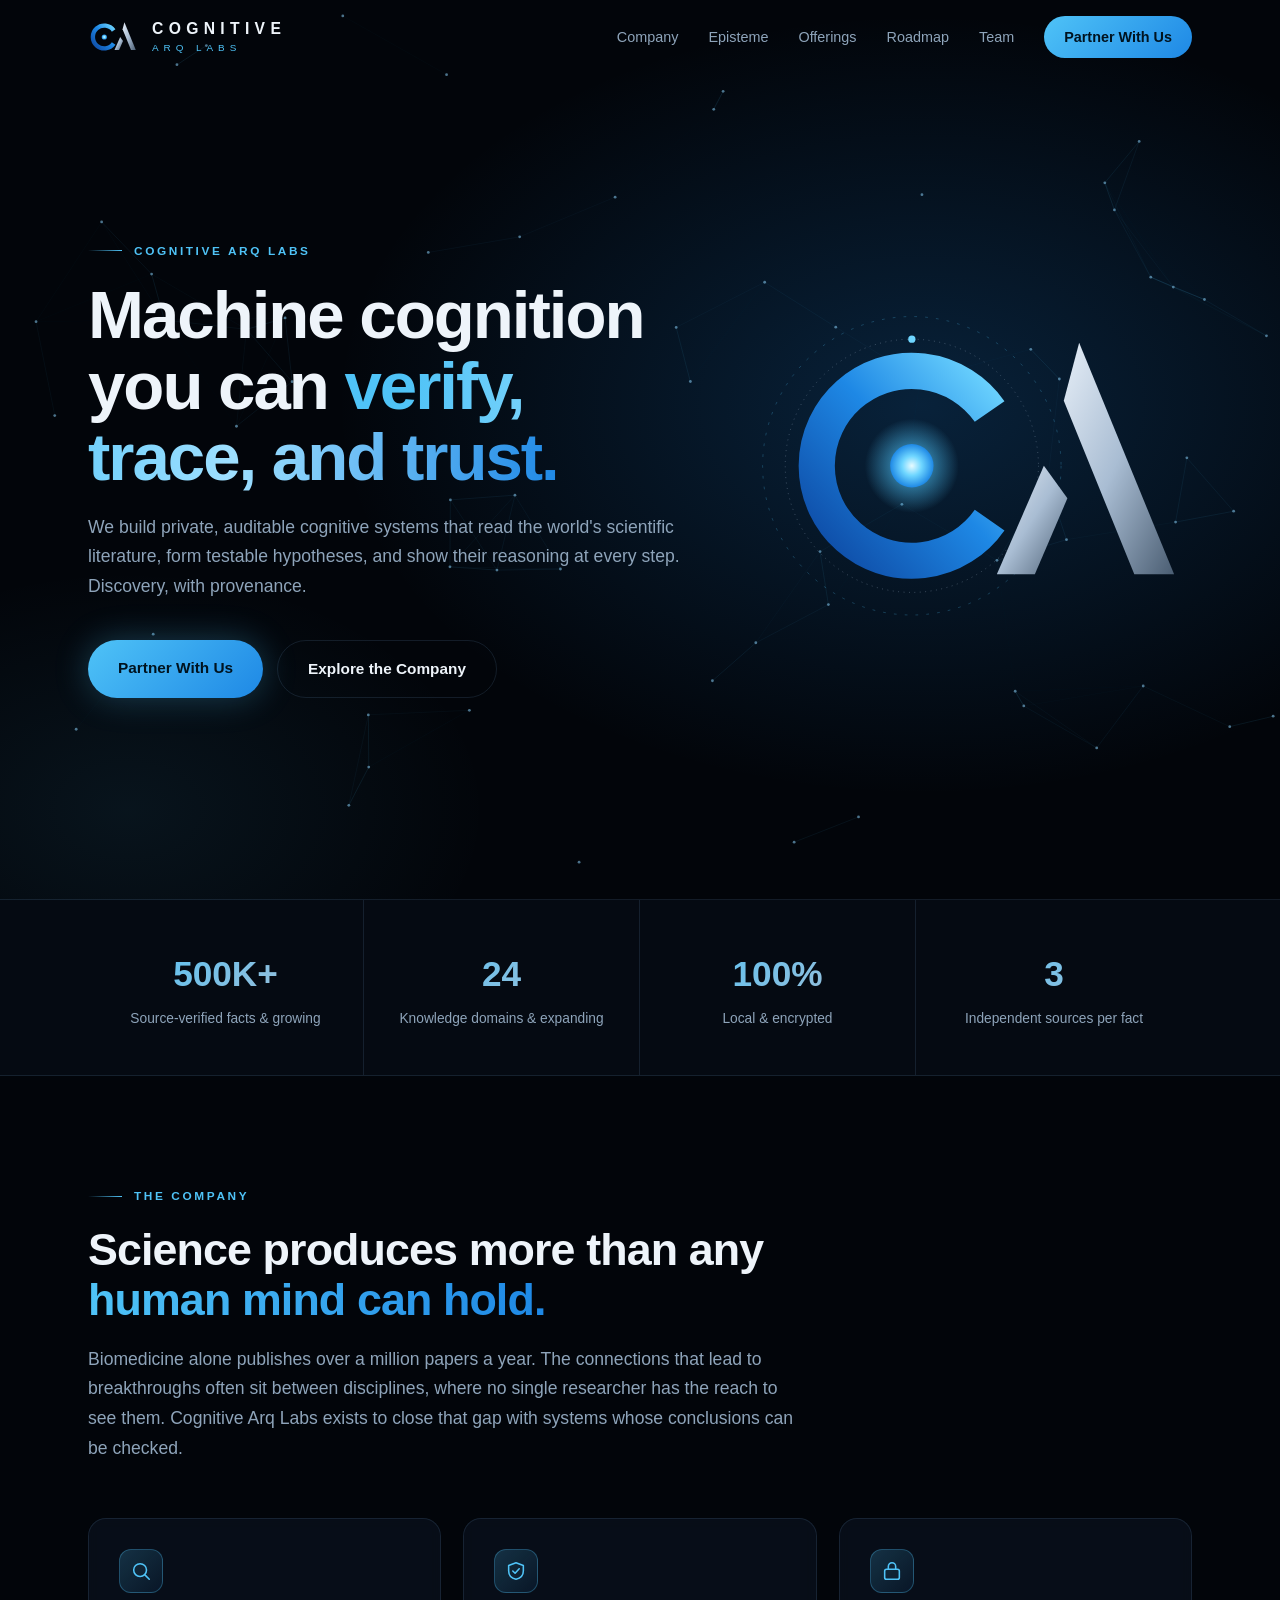
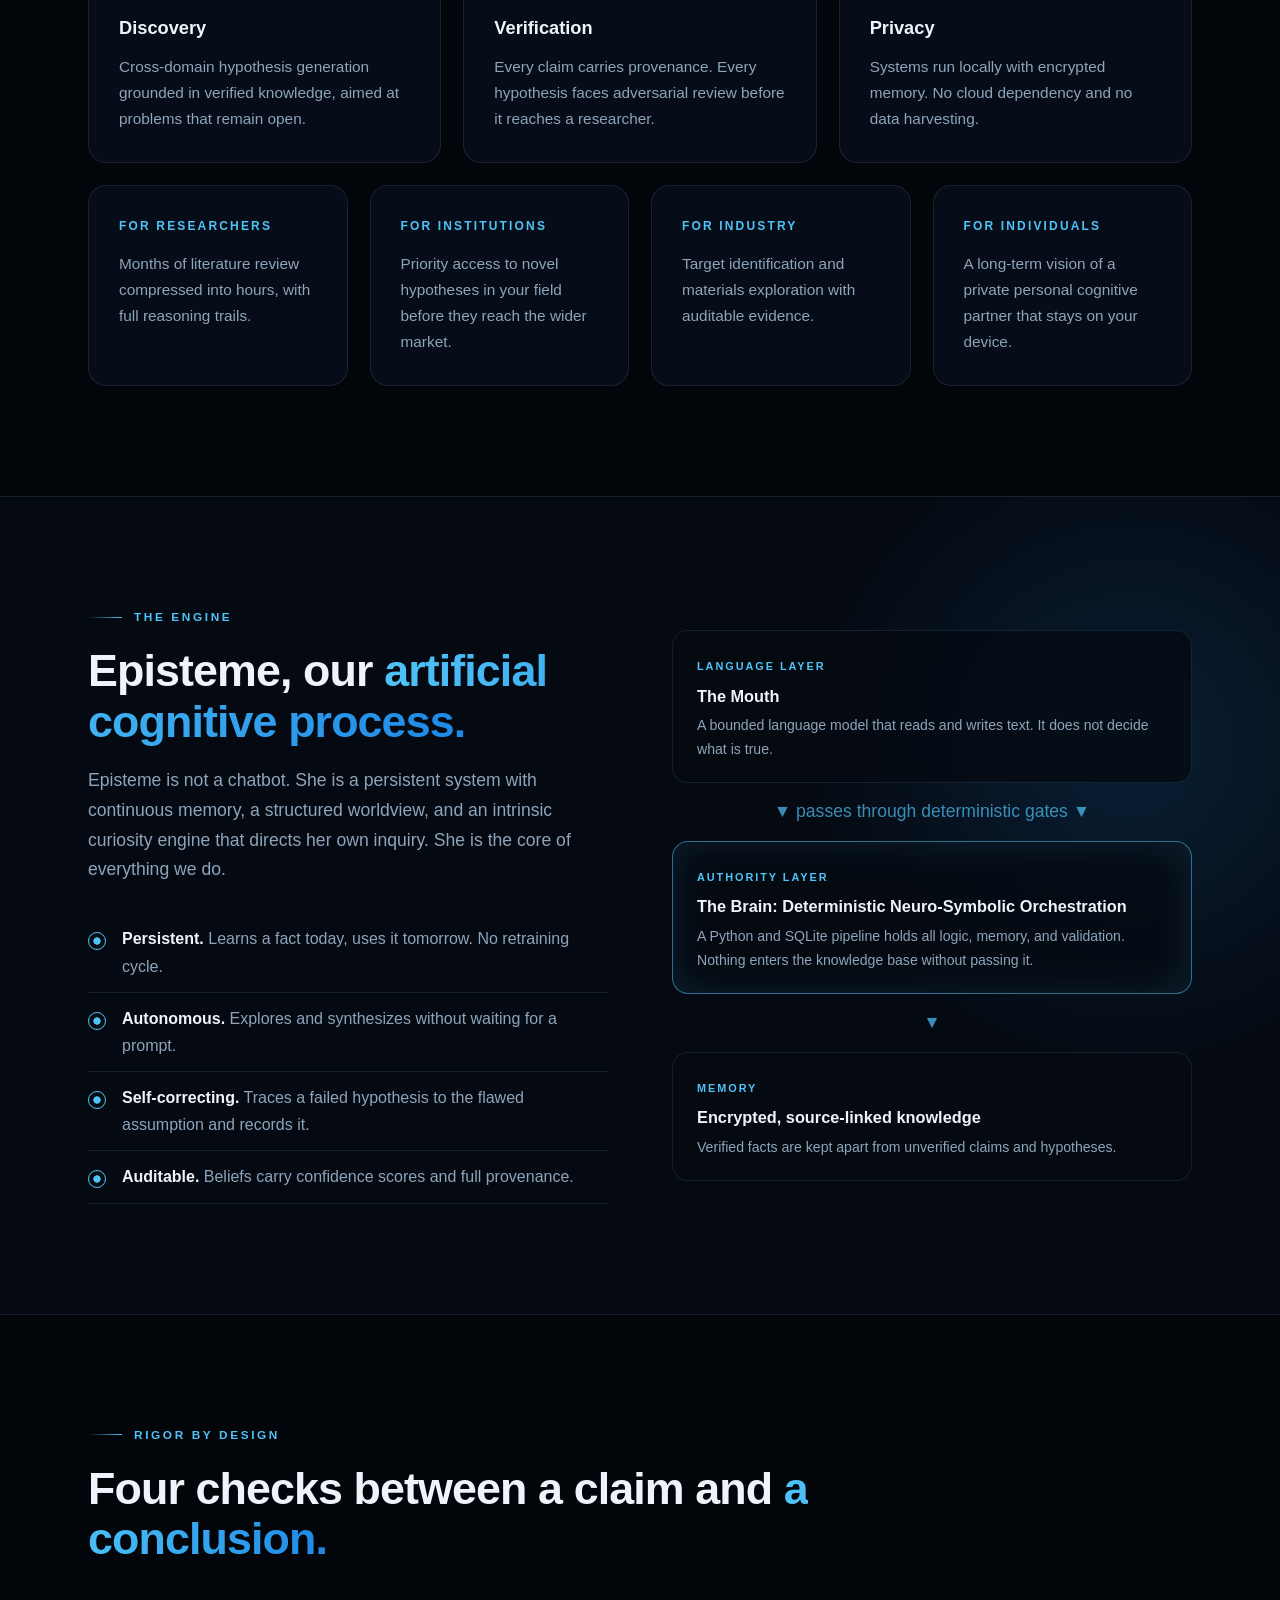
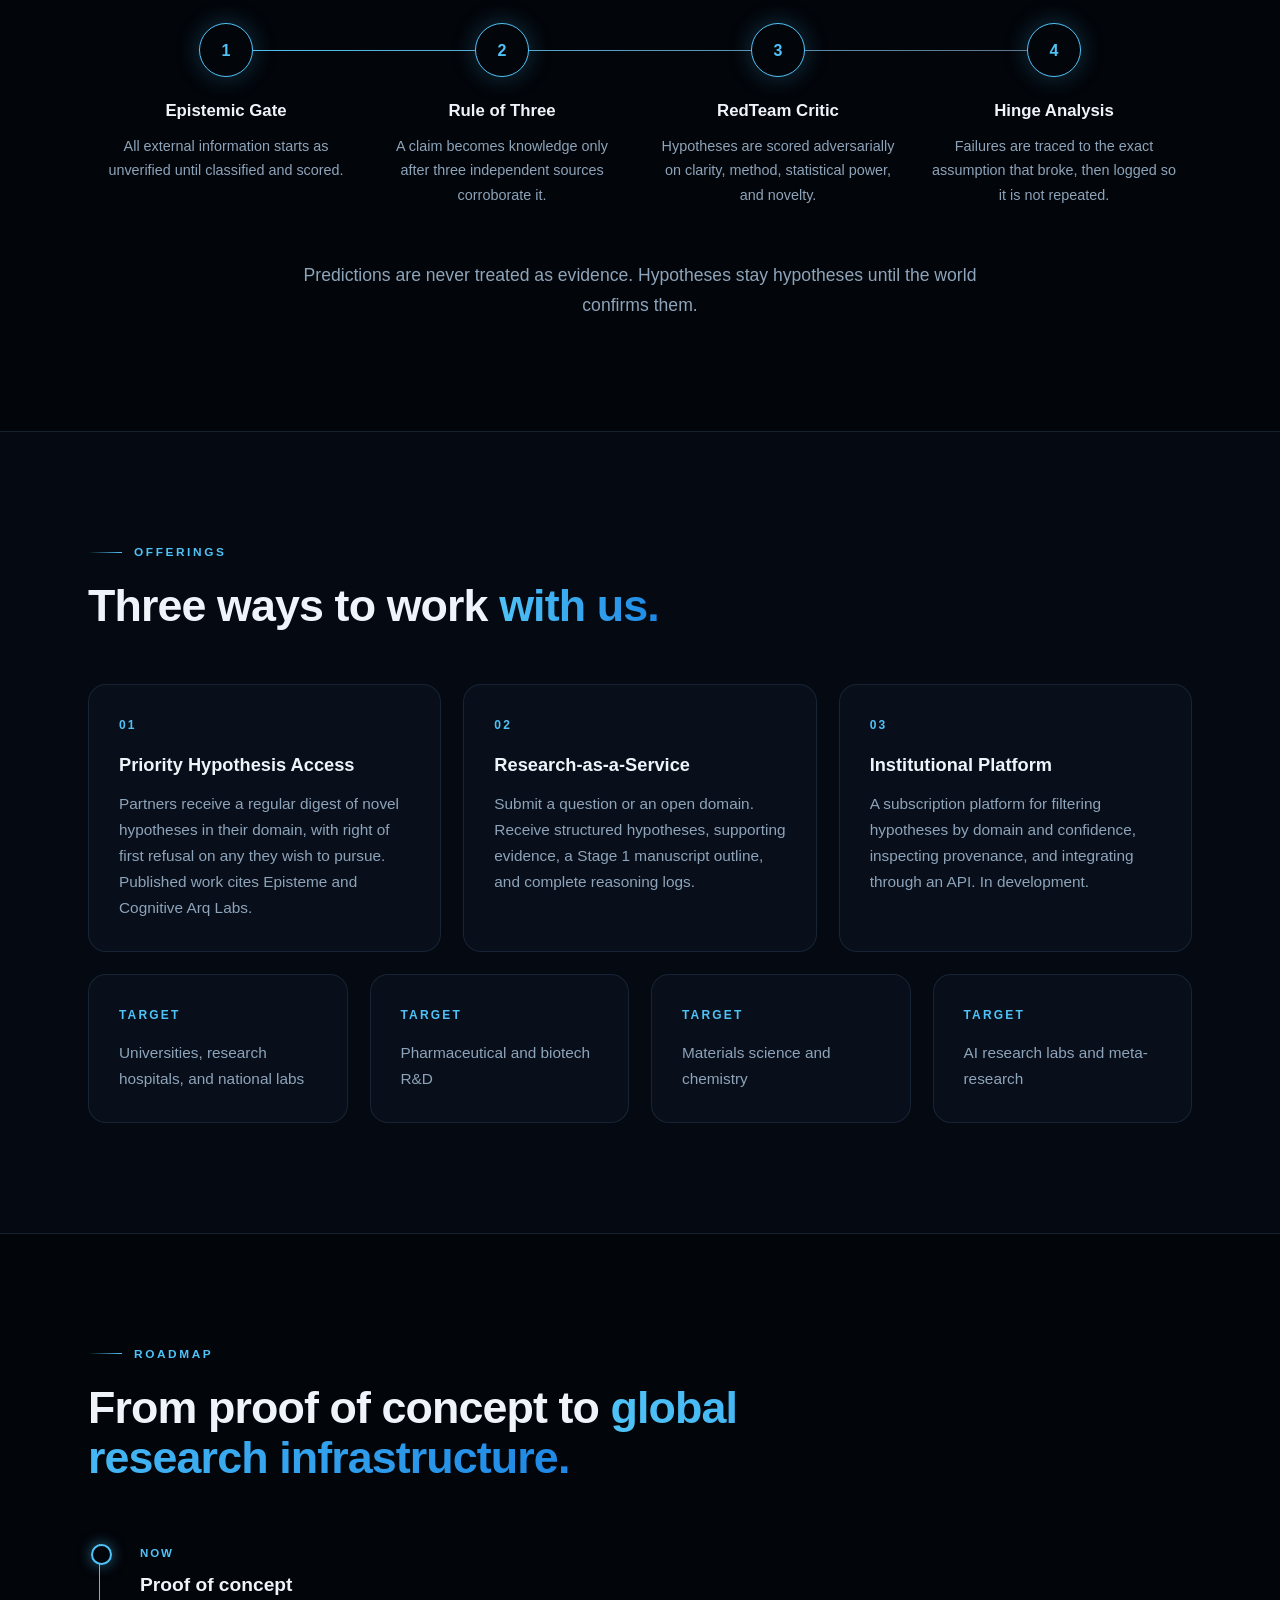
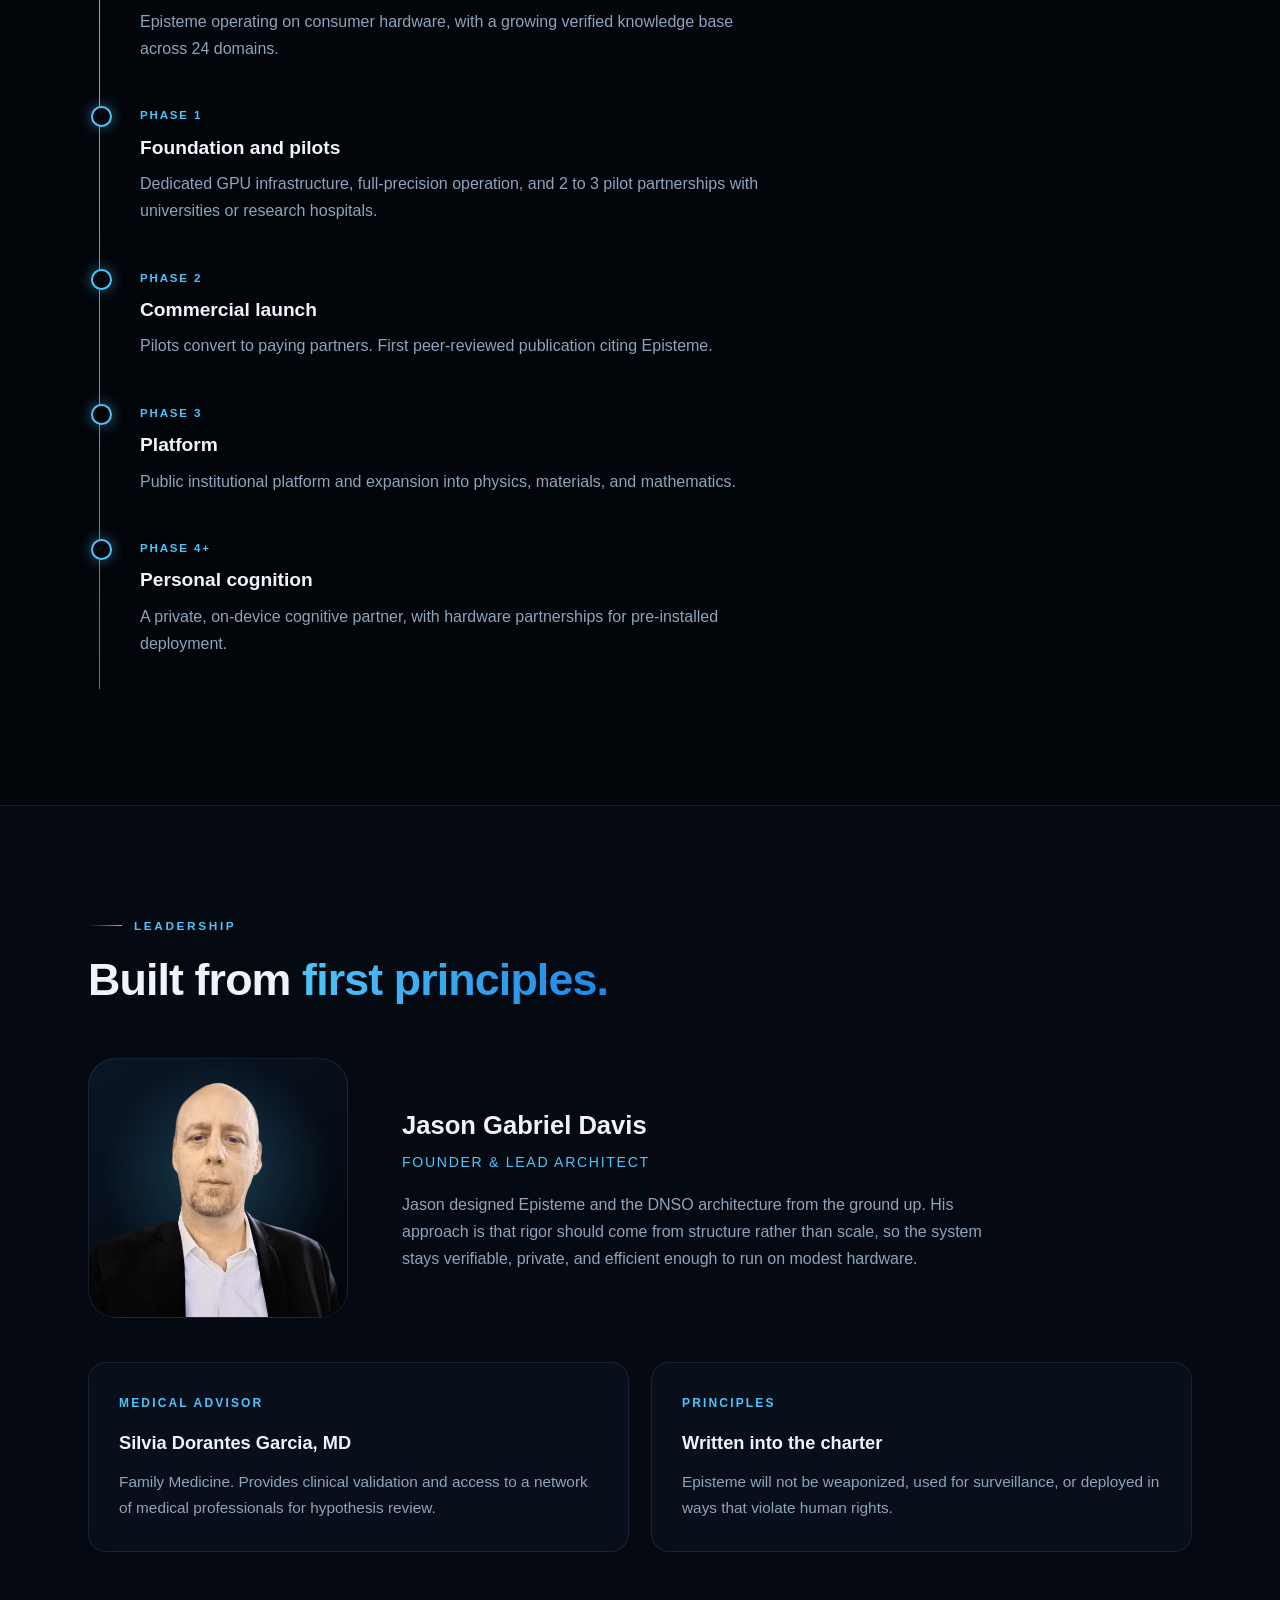
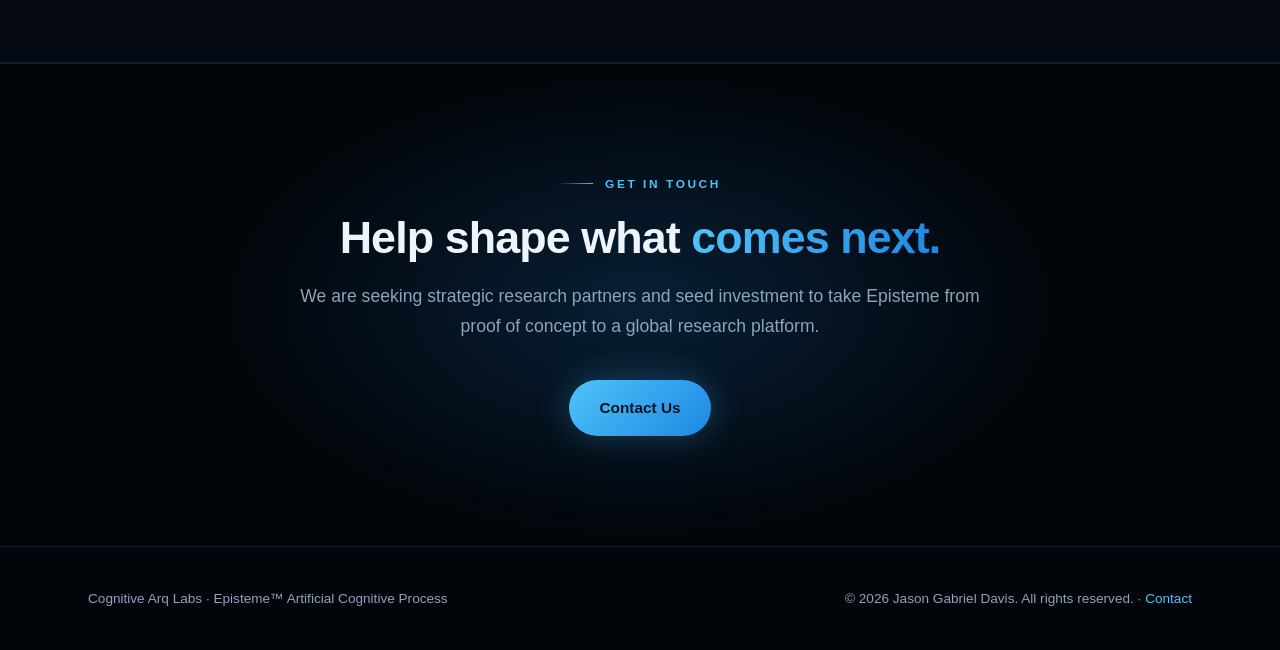
==== commit 9476038e: "Restoring website from broken page" ====
--- a/index.html
+++ b/index.html
@@ -1,202 +1,417 @@
 <!DOCTYPE html>
 <html lang="en">
 <head>
-    <meta charset="UTF-8">
-    <meta name="viewport" content="width=device-width, initial-scale=1.0">
-    <title>Cognitive Arq Labs | Verified Machine Cognition for Scientific Discovery</title>
-    <link rel="stylesheet" href="styles.css">
+<meta charset="UTF-8">
+<meta name="viewport" content="width=device-width, initial-scale=1.0">
+<title>Cognitive Arq Labs | Verified Machine Cognition for Scientific Discovery</title>
+<meta name="description" content="Cognitive Arq Labs builds verifiable, privacy-first cognitive systems that generate traceable scientific hypotheses. Home of Episteme.">
+<link rel="icon" type="image/svg+xml" href="favicon.svg">
+<style>
+:root{
+  --bg:#02050a; --bg2:#050a12; --card:rgba(10,18,30,.7); --line:rgba(120,170,220,.14);
+  --text:#eef4fa; --muted:#8ea4ba; --blue:#4fc3f7; --blue2:#1e88e5; --deep:#0d47a1;
+  --steel:#a9bdd3; --steel2:#5f7388; --max:1160px;
+}
+*{margin:0;padding:0;box-sizing:border-box}
+html{scroll-behavior:smooth}
+body{background:var(--bg);color:var(--text);font-family:Inter,-apple-system,BlinkMacSystemFont,"Segoe UI",Roboto,Helvetica,Arial,sans-serif;line-height:1.7;overflow-x:hidden}
+.wrap{max-width:var(--max);margin:0 auto;padding:0 28px}
+a{color:var(--blue)}
+section{padding:110px 0;position:relative}
+.kicker{display:flex;align-items:center;gap:12px;color:var(--blue);text-transform:uppercase;letter-spacing:.22em;font-size:.74rem;font-weight:600;margin-bottom:18px}
+.kicker::before{content:"";width:34px;height:1px;background:linear-gradient(90deg,transparent,var(--blue))}
+h2{font-size:clamp(1.9rem,3.6vw,2.8rem);line-height:1.12;font-weight:700;letter-spacing:-.02em;max-width:820px}
+h2 .g{background:linear-gradient(90deg,var(--blue),var(--blue2));-webkit-background-clip:text;background-clip:text;color:transparent}
+.lead{color:var(--muted);font-size:1.1rem;max-width:720px;margin-top:20px}
+.grid{display:grid;gap:22px;margin-top:54px}
+.g3{grid-template-columns:repeat(3,1fr)}.g2{grid-template-columns:repeat(2,1fr)}.g4{grid-template-columns:repeat(4,1fr)}
+@media(max-width:960px){.g4{grid-template-columns:repeat(2,1fr)}}
+@media(max-width:820px){.g3,.g2,.g4{grid-template-columns:1fr}section{padding:80px 0}}
+.card{background:var(--card);border:1px solid var(--line);border-radius:18px;padding:30px;backdrop-filter:blur(6px);transition:.35s;position:relative;overflow:hidden}
+.card::after{content:"";position:absolute;inset:0;background:radial-gradient(400px 160px at var(--mx,50%) -20%,rgba(79,195,247,.14),transparent 70%);opacity:0;transition:.35s;pointer-events:none}
+.card:hover{border-color:rgba(79,195,247,.45);transform:translateY(-4px)}
+.card:hover::after{opacity:1}
+.card .ico{width:44px;height:44px;border-radius:12px;display:grid;place-items:center;background:linear-gradient(135deg,rgba(79,195,247,.2),rgba(30,136,229,.08));border:1px solid rgba(79,195,247,.3);margin-bottom:20px}
+.card .ico svg{width:22px;height:22px;stroke:var(--blue);fill:none;stroke-width:1.7;stroke-linecap:round;stroke-linejoin:round}
+.card h3{font-size:1.14rem;margin-bottom:10px}
+.card p{color:var(--muted);font-size:.96rem}
+.num{font-size:.75rem;color:var(--blue);letter-spacing:.18em;font-weight:600;margin-bottom:14px;display:block}
+
+/* NAV */
+nav{position:fixed;top:0;left:0;right:0;z-index:100;transition:.3s}
+nav.scrolled{background:rgba(2,5,10,.82);backdrop-filter:blur(16px);border-bottom:1px solid var(--line)}
+.nav-in{max-width:var(--max);margin:0 auto;padding:16px 28px;display:flex;align-items:center;justify-content:space-between}
+.brand{display:flex;align-items:center;gap:14px;text-decoration:none;color:var(--text)}
+.brand svg{width:50px;height:34px}
+.brand .wm{display:flex;flex-direction:column;line-height:1}
+.brand .wm b{font-size:.98rem;letter-spacing:.34em;font-weight:600}
+.brand .wm i{font-style:normal;font-size:.62rem;letter-spacing:.5em;color:var(--blue);margin-top:6px}
+.links{display:flex;align-items:center;gap:30px}
+.links a{color:var(--muted);text-decoration:none;font-size:.9rem;transition:.2s}
+.links a:hover{color:var(--text)}
+.links .pill{color:#00131f;background:linear-gradient(135deg,var(--blue),var(--blue2));padding:9px 20px;border-radius:999px;font-weight:600}
+.links .pill:hover{color:#00131f;filter:brightness(1.12)}
+@media(max-width:860px){.links a:not(.pill){display:none}}
+
+/* HERO */
+.hero{min-height:100vh;display:flex;align-items:center;padding:130px 0 90px;overflow:hidden;border-bottom:1px solid var(--line)}
+#net{position:absolute;inset:0;width:100%;height:100%;opacity:.75}
+.hero::before{content:"";position:absolute;inset:0;background:radial-gradient(900px 600px at 72% 45%,rgba(30,136,229,.22),transparent 65%),radial-gradient(600px 400px at 10% 90%,rgba(79,195,247,.08),transparent 60%);pointer-events:none}
+.hero-grid{display:grid;grid-template-columns:1.15fr .85fr;gap:40px;align-items:center;position:relative;z-index:2}
+@media(max-width:940px){.hero-grid{grid-template-columns:1fr;text-align:center}.hero-art{order:-1;max-width:340px;margin:0 auto}.hero .cta{justify-content:center}.hero .lead{margin-left:auto;margin-right:auto}.hero .kicker{justify-content:center}}
+.hero h1{font-size:clamp(2.3rem,5.4vw,4.2rem);line-height:1.06;letter-spacing:-.03em;font-weight:700}
+.hero h1 .g{background:linear-gradient(95deg,var(--blue) 10%,#9fe0ff 50%,var(--blue2));-webkit-background-clip:text;background-clip:text;color:transparent}
+.cta{display:flex;gap:14px;margin-top:38px;flex-wrap:wrap}
+.btn{display:inline-block;padding:15px 30px;border-radius:999px;text-decoration:none;font-weight:600;font-size:.96rem;transition:.25s}
+.btn-p{background:linear-gradient(135deg,var(--blue),var(--blue2));color:#00131f;box-shadow:0 0 34px rgba(79,195,247,.28)}
+.btn-p:hover{transform:translateY(-2px);box-shadow:0 0 50px rgba(79,195,247,.45)}
+.btn-g{border:1px solid var(--line);color:var(--text)}
+.btn-g:hover{border-color:var(--blue);color:var(--blue)}
+.hero-art svg{width:100%;height:auto;overflow:visible}
+
+/* LOGO ANIMATION */
+.orb-core{animation:pulse 3.2s ease-in-out infinite;transform-origin:center;transform-box:fill-box}
+.orb-halo{animation:halo 3.2s ease-in-out infinite;transform-origin:center;transform-box:fill-box}
+.ring{transform-origin:150px 150px;animation:spin 26s linear infinite}
+.ring2{transform-origin:150px 150px;animation:spin 40s linear infinite reverse}
+.sat{transform-origin:150px 150px;animation:spin 9s linear infinite}
+.float{animation:float 7s ease-in-out infinite}
+@keyframes spin{to{transform:rotate(360deg)}}
+@keyframes pulse{0%,100%{transform:scale(1)}50%{transform:scale(1.14)}}
+@keyframes halo{0%,100%{transform:scale(1);opacity:.55}50%{transform:scale(1.5);opacity:.9}}
+@keyframes float{0%,100%{transform:translateY(0)}50%{transform:translateY(-10px)}}
+
+/* STATS */
+.stats{padding:0;border-bottom:1px solid var(--line);background:var(--bg2)}
+.stats .wrap{display:grid;grid-template-columns:repeat(4,1fr)}
+.stat{padding:44px 24px;border-right:1px solid var(--line);text-align:center}
+.stat:last-child{border-right:0}
+.stat b{display:block;font-size:2.2rem;font-weight:700;background:linear-gradient(135deg,var(--blue),var(--steel));-webkit-background-clip:text;background-clip:text;color:transparent}
+.stat span{color:var(--muted);font-size:.86rem}
+@media(max-width:760px){.stats .wrap{grid-template-columns:repeat(2,1fr)}.stat:nth-child(2){border-right:0}.stat:nth-child(-n+2){border-bottom:1px solid var(--line)}}
+
+/* EPISTEME */
+.ep{background:var(--bg2);border-top:1px solid var(--line);border-bottom:1px solid var(--line);overflow:hidden}
+.ep::before{content:"";position:absolute;right:-200px;top:-100px;width:700px;height:700px;background:radial-gradient(circle,rgba(30,136,229,.16),transparent 65%)}
+.split{display:grid;grid-template-columns:1fr 1fr;gap:64px;align-items:center;position:relative}
+@media(max-width:900px){.split{grid-template-columns:1fr;gap:40px}}
+.checks{list-style:none;margin-top:28px}
+.checks li{padding:12px 0 12px 34px;position:relative;color:var(--muted);border-bottom:1px solid var(--line)}
+.checks li b{color:var(--text)}
+.checks li::before{content:"";position:absolute;left:0;top:19px;width:16px;height:16px;border-radius:50%;border:1.5px solid var(--blue);background:radial-gradient(circle,var(--blue) 30%,transparent 35%)}
+.arch{display:flex;flex-direction:column;gap:14px}
+.layer{border:1px solid var(--line);border-radius:16px;padding:20px 24px;background:rgba(5,10,18,.8);position:relative}
+.layer small{color:var(--blue);letter-spacing:.18em;text-transform:uppercase;font-size:.68rem;font-weight:600}
+.layer h4{font-size:1.02rem;margin:4px 0}
+.layer p{color:var(--muted);font-size:.88rem}
+.layer.core{border-color:rgba(79,195,247,.55);box-shadow:0 0 40px rgba(79,195,247,.12) inset}
+.arrow{align-self:center;color:var(--blue);font-size:1.1rem;opacity:.7}
+
+/* PIPELINE */
+.steps{display:grid;grid-template-columns:repeat(4,1fr);gap:0;margin-top:60px;position:relative}
+.steps::before{content:"";position:absolute;left:12.5%;right:12.5%;top:27px;height:1px;background:linear-gradient(90deg,var(--blue),var(--steel2))}
+.step{text-align:center;padding:0 16px;position:relative}
+.dot{width:54px;height:54px;border-radius:50%;margin:0 auto 20px;display:grid;place-items:center;background:var(--bg);border:1px solid var(--blue);color:var(--blue);font-weight:700;box-shadow:0 0 24px rgba(79,195,247,.25)}
+.step h3{font-size:1.05rem;margin-bottom:8px}
+.step p{color:var(--muted);font-size:.9rem}
+@media(max-width:820px){.steps{grid-template-columns:1fr;gap:34px}.steps::before{display:none}}
+
+/* ROADMAP */
+.road{margin-top:56px;position:relative}
+.road::before{content:"";position:absolute;left:11px;top:6px;bottom:6px;width:1px;background:linear-gradient(var(--blue),var(--steel2))}
+.rm{position:relative;padding:0 0 38px 52px}
+.rm::before{content:"";position:absolute;left:3px;top:6px;width:17px;height:17px;border-radius:50%;background:var(--bg);border:2px solid var(--blue);box-shadow:0 0 14px rgba(79,195,247,.5)}
+.rm small{color:var(--blue);letter-spacing:.16em;font-size:.72rem;font-weight:600;text-transform:uppercase}
+.rm h3{font-size:1.2rem;margin:4px 0 6px}
+.rm p{color:var(--muted);max-width:640px}
+
+/* FOUNDER */
+.founder{display:grid;grid-template-columns:260px 1fr;gap:54px;align-items:center;margin-top:54px}
+@media(max-width:760px){.founder{grid-template-columns:1fr;text-align:center}}
+.avatar{aspect-ratio:1;border-radius:28px;border:1px solid var(--line);background:linear-gradient(145deg,#0a1626,#02050a);display:grid;place-items:center;position:relative;overflow:hidden}
+.avatar::before{content:"";position:absolute;inset:0;background:radial-gradient(circle at 50% 45%,rgba(79,195,247,.25),transparent 60%)}
+.avatar picture,.avatar img{display:block;width:100%;height:100%;position:relative}
+.avatar img{object-fit:cover;object-position:center bottom}
+.founder h3{font-size:1.6rem}
+.founder .role{color:var(--blue);font-size:.88rem;letter-spacing:.12em;text-transform:uppercase;margin:4px 0 16px}
+.founder p{color:var(--muted);max-width:620px}
+
+/* CONTACT */
+.contact{text-align:center;overflow:hidden;border-top:1px solid var(--line)}
+.contact::before{content:"";position:absolute;left:50%;top:50%;width:900px;height:500px;transform:translate(-50%,-50%);background:radial-gradient(ellipse,rgba(30,136,229,.2),transparent 65%)}
+.contact .wrap{position:relative}
+.contact .kicker{justify-content:center}
+.contact h2,.contact .lead{margin-left:auto;margin-right:auto}
+footer{padding:40px 0;border-top:1px solid var(--line);color:var(--muted);font-size:.85rem}
+.foot{display:flex;justify-content:space-between;flex-wrap:wrap;gap:12px;align-items:center}
+.reveal{opacity:0;transform:translateY(26px);transition:opacity .8s ease,transform .8s ease}
+.reveal.in{opacity:1;transform:none}
+@media(prefers-reduced-motion:reduce){*{animation:none!important;transition:none!important}.reveal{opacity:1;transform:none}}
+</style>
 </head>
 <body>
 
-<header>
-    <div class="nav-container">
-        <a href="index.html" class="brand">COGNITIVE ARQ <span>LABS</span></a>
-        <nav>
-            <a href="index.html" class="active">Company</a>
-            <a href="index.html#episteme">Episteme</a>
-            <a href="index.html#offerings">Offerings</a>
-            <a href="catalog.html">Discovery Catalog</a>
-            <a href="index.html#team">Team</a>
-            <a href="login.html" class="btn btn-outline" id="navAuthBtn">Researcher Login</a>
-        </nav>
-    </div>
+<!-- Shared logo gradients -->
+<svg width="0" height="0" style="position:absolute" aria-hidden="true">
+  <defs>
+    <linearGradient id="gC" x1="0" y1="1" x2="1" y2="0"><stop offset="0" stop-color="#0d47a1"/><stop offset=".55" stop-color="#1e88e5"/><stop offset="1" stop-color="#6fd6ff"/></linearGradient>
+    <linearGradient id="gA" x1="0" y1="0" x2="1" y2="1"><stop offset="0" stop-color="#e6eef7"/><stop offset=".5" stop-color="#a9bdd3"/><stop offset="1" stop-color="#4a5d72"/></linearGradient>
+    <radialGradient id="gO"><stop offset="0" stop-color="#e8fbff"/><stop offset=".45" stop-color="#6fd6ff"/><stop offset="1" stop-color="#1e88e5"/></radialGradient>
+    <radialGradient id="gH"><stop offset="0" stop-color="#4fc3f7" stop-opacity=".9"/><stop offset="1" stop-color="#4fc3f7" stop-opacity="0"/></radialGradient>
+  </defs>
+</svg>
+
+<nav id="nav">
+  <div class="nav-in">
+    <a class="brand" href="#top" aria-label="Cognitive Arq Labs">
+      <svg viewBox="0 0 460 300" aria-hidden="true">
+        <path d="M236 90 A105 105 0 1 0 236 210" fill="none" stroke="url(#gC)" stroke-width="40"/>
+        <path d="M335 14 L440 270 L396 270 L318 78 Z" fill="url(#gA)"/>
+        <path d="M296 150 L322 186 L286 270 L244 270 Z" fill="url(#gA)"/>
+        <circle cx="150" cy="150" r="24" fill="url(#gO)"/>
+      </svg>
+      <span class="wm"><b>COGNITIVE</b><i>ARQ LABS</i></span>
+    </a>
+    <div class="links">
+      <a href="#company">Company</a>
+      <a href="#episteme">Episteme</a>
+      <a href="#offer">Offerings</a>
+      <a href="#roadmap">Roadmap</a>
+      <a href="#team">Team</a>
+      <a class="pill" href="#contact">Partner With Us</a>
+    </div>
+  </div>
+</nav>
+
+<header class="hero" id="top">
+  <canvas id="net"></canvas>
+  <div class="wrap hero-grid">
+    <div>
+      <div class="kicker">Cognitive Arq Labs</div>
+      <h1>Machine cognition you can <span class="g">verify, trace, and trust.</span></h1>
+      <p class="lead">We build private, auditable cognitive systems that read the world's scientific literature, form testable hypotheses, and show their reasoning at every step. Discovery, with provenance.</p>
+      <div class="cta">
+        <a class="btn btn-p" href="#contact">Partner With Us</a>
+        <a class="btn btn-g" href="#company">Explore the Company</a>
+      </div>
+    </div>
+
+    <!-- Animated hero mark -->
+    <div class="hero-art float">
+      <svg viewBox="-40 -30 500 360" role="img" aria-label="Cognitive Arq Labs mark">
+        <g class="ring2" opacity=".35"><circle cx="150" cy="150" r="165" fill="none" stroke="#4fc3f7" stroke-width=".8" stroke-dasharray="3 9"/></g>
+        <g class="ring" opacity=".5"><circle cx="150" cy="150" r="140" fill="none" stroke="#a9bdd3" stroke-width=".8" stroke-dasharray="1 5"/></g>
+        <g class="sat"><circle cx="150" cy="10" r="4" fill="#6fd6ff"/></g>
+        <circle class="orb-halo" cx="150" cy="150" r="52" fill="url(#gH)"/>
+        <path d="M236 90 A105 105 0 1 0 236 210" fill="none" stroke="url(#gC)" stroke-width="40"/>
+        <path d="M335 14 L440 270 L396 270 L318 78 Z" fill="url(#gA)"/>
+        <path d="M296 150 L322 186 L286 270 L244 270 Z" fill="url(#gA)"/>
+        <circle class="orb-core" cx="150" cy="150" r="24" fill="url(#gO)"/>
+      </svg>
+    </div>
+  </div>
 </header>
 
-<!-- Hero -->
-<section>
-    <div class="container">
-        <span class="section-label">Deterministic Neuro-Symbolic Architecture</span>
-        <h1>Machine cognition you can verify, trace, and trust.</h1>
-        <p style="max-width: 720px; font-size: 1.15rem;">
-            We build private, auditable cognitive systems that continuously read the world's scientific literature, form testable cross-domain hypotheses, and show their reasoning at every step. Discovery, with provenance.
-        </p>
-        <div style="margin-top: 2rem; display: flex; gap: 1rem; flex-wrap: wrap;">
-            <a href="catalog.html" class="btn btn-primary">Browse Discovery Catalog</a>
-            <a href="#episteme" class="btn btn-outline">Explore the Engine</a>
-        </div>
-
-        <div class="stats-grid">
-            <div class="stat-box">
-                <strong>505K+</strong>
-                <span>Source-verified facts &amp; growing</span>
-            </div>
-            <div class="stat-box">
-                <strong>24</strong>
-                <span>Knowledge domains &amp; expanding</span>
-            </div>
-            <div class="stat-box">
-                <strong>100%</strong>
-                <span>Local &amp; encrypted memory</span>
-            </div>
-            <div class="stat-box">
-                <strong>3x</strong>
-                <span>Independent sources per fact</span>
-            </div>
-        </div>
-    </div>
-</section>
-
-<!-- The Company -->
-<section>
-    <div class="container">
-        <span class="section-label">The Company</span>
-        <h2>Science produces more than any human mind can hold.</h2>
-        <p style="max-width: 760px;">
-            Biomedicine alone publishes over a million papers a year. The connections that lead to breakthroughs often sit between disciplines, where no single researcher has the reach to see them. Cognitive Arq Labs closes that gap with autonomous systems whose conclusions can be mathematically and bibliographically audited.
-        </p>
-
-        <div class="grid-3">
-            <div class="card">
-                <h3>Autonomous Discovery</h3>
-                <p>Cross-domain hypothesis generation grounded in verified knowledge, surfacing novel mechanisms across disparate fields without prompt bias.</p>
-            </div>
-            <div class="card">
-                <h3>Strict Verification</h3>
-                <p>Every premise carries multi-source provenance. Every hypothesis survives adversarial Red-Team review and formal constraint checks before catalog publication.</p>
-            </div>
-            <div class="card">
-                <h3>Air-Gapped Privacy</h3>
-                <p>Systems run locally with encrypted SQLCipher memory. Zero cloud dependency, zero prompt contamination, and zero data harvesting.</p>
-            </div>
-        </div>
-    </div>
-</section>
-
-<!-- Episteme Architecture -->
-<section id="episteme">
-    <div class="container">
-        <span class="section-label">The Engine</span>
-        <h2>Episteme, our deterministic discovery architecture.</h2>
-        <p style="max-width: 760px;">
-            Episteme is not a chatbot or a prompt-driven agent. She is a persistent, autonomous cognitive pipeline governed by Deterministic Neuro-Symbolic Orchestration (DNSO).
-        </p>
-
-        <div class="grid-4" style="margin-bottom: 2.5rem;">
-            <div class="card">
-                <h3>Persistent</h3>
-                <p>Learns a verified fact today and synthesizes across it tomorrow—no multi-million-dollar retraining cycle.</p>
-            </div>
-            <div class="card">
-                <h3>Autonomous</h3>
-                <p>Explores and synthesizes continuously via a deterministic Arbiter without waiting for human prompts.</p>
-            </div>
-            <div class="card">
-                <h3>Self-Correcting</h3>
-                <p>Traces failed hypotheses to the exact flawed premise (Hinge Analysis) and records negative constraints.</p>
-            </div>
-            <div class="card">
-                <h3>Auditable</h3>
-                <p>Every claim carries confidence scores, independence metrics, and an unbroken chain of source URLs.</p>
-            </div>
-        </div>
-
-        <div class="arch-box">
-            <span class="section-label">Language Layer</span>
-            <h3>The Mouth (Bounded LLM Subroutine)</h3>
-            <p style="margin-bottom: 0;">A local open-weights language model that formats structured outputs into scientific prose. It does not reason, query the web, or decide what is true.</p>
-        </div>
-        <div class="arch-arrow">▼ passes through deterministic validation gates ▼</div>
-        <div class="arch-box">
-            <span class="section-label">Authority Layer</span>
-            <h3>The Brain: Deterministic Neuro-Symbolic Orchestration</h3>
-            <p style="margin-bottom: 0;">A Python, SQLite, and Z3 constraint-solving pipeline holds all logic, corroboration, and memory writes. Nothing enters the knowledge base without passing it.</p>
-        </div>
-        <div class="arch-arrow">▼</div>
-        <div class="arch-box">
-            <span class="section-label">Memory Layer</span>
-            <h3>Encrypted, Source-Linked Knowledge (<code style="color: var(--accent);">sovereign.db</code>)</h3>
-            <p style="margin-bottom: 0;">Verified multi-source facts are strictly isolated from unverified claims and candidate hypotheses. Predictions are never treated as evidence.</p>
-        </div>
-    </div>
-</section>
-
-<!-- Offerings (Aligned with Autonomous Catalog Model) -->
-<section id="offerings">
-    <div class="container">
-        <span class="section-label">Offerings</span>
-        <h2>Three ways to work with us.</h2>
-
-        <div class="grid-3">
-            <div class="card">
-                <span class="section-label">01</span>
-                <h3>Domain Discovery Subscriptions</h3>
-                <p>Universities, hospital departments, and biotech R&amp;D teams receive continuous feeds of newly minted hypotheses in their target disciplines, with 30-day first-look exclusivity options.</p>
-            </div>
-            <div class="card">
-                <span class="section-label">02</span>
-                <h3>Validated Hypothesis Licensing</h3>
-                <p>Browse our searchable catalog by domain and date. License complete dossiers—including experimental design, statistical power analysis, and full provenance logs—for grants or R&amp;D.</p>
-            </div>
-            <div class="card">
-                <span class="section-label">03</span>
-                <h3>Institutional Vault API</h3>
-                <p>Integrate Episteme's audited discovery feed directly into university research development portals and pharmaceutical scouting workflows.</p>
-            </div>
-        </div>
-
-        <div style="margin-top: 2.5rem; text-align: center;">
-            <a href="catalog.html" class="btn btn-primary">Explore Live Discovery Catalog</a>
-        </div>
-    </div>
-</section>
-
-<!-- Team -->
-<section id="team">
-    <div class="container">
-        <span class="section-label">Leadership</span>
-        <h2>Built from first principles.</h2>
-
-        <div class="grid-3">
-            <div class="card">
-                <span class="section-label">Founder &amp; Lead Architect</span>
-                <h3>Jason Gabriel Davis</h3>
-                <p>Designed Episteme and the DNSO architecture from the ground up, bringing 40+ years of experience in cybersecurity, systems programming, and hardware engineering.</p>
-            </div>
-            <div class="card">
-                <span class="section-label">Medical Advisor</span>
-                <h3>Silvia Dorantes Garcia, MD</h3>
-                <p>Family Medicine. Provides clinical validation and access to a network of medical professionals for biomedical hypothesis review.</p>
-            </div>
-            <div class="card">
-                <span class="section-label">Charter Principles</span>
-                <h3>Ethical Safeguards</h3>
-                <p>Episteme will not be weaponized, used for surveillance, or deployed in ways that violate human rights.</p>
-            </div>
-        </div>
-    </div>
+<div class="stats">
+  <div class="wrap">
+    <div class="stat"><b>500K+</b><span>Source-verified facts & growing</span></div>
+    <div class="stat"><b>24</b><span>Knowledge domains & expanding</span></div>
+    <div class="stat"><b>100%</b><span>Local &amp; encrypted</span></div>
+    <div class="stat"><b>3</b><span>Independent sources per fact</span></div>
+  </div>
+</div>
+
+<section id="company">
+  <div class="wrap">
+    <div class="kicker reveal">The Company</div>
+    <h2 class="reveal">Science produces more than any <span class="g">human mind can hold.</span></h2>
+    <p class="lead reveal">Biomedicine alone publishes over a million papers a year. The connections that lead to breakthroughs often sit between disciplines, where no single researcher has the reach to see them. Cognitive Arq Labs exists to close that gap with systems whose conclusions can be checked.</p>
+
+    <div class="grid g3">
+      <div class="card reveal">
+        <div class="ico"><svg viewBox="0 0 24 24"><circle cx="11" cy="11" r="7"/><path d="M21 21l-4.5-4.5"/></svg></div>
+        <h3>Discovery</h3>
+        <p>Cross-domain hypothesis generation grounded in verified knowledge, aimed at problems that remain open.</p>
+      </div>
+      <div class="card reveal">
+        <div class="ico"><svg viewBox="0 0 24 24"><path d="M12 3l8 3v6c0 5-3.5 8-8 9-4.5-1-8-4-8-9V6z"/><path d="M8.5 12l2.5 2.5 4.5-5"/></svg></div>
+        <h3>Verification</h3>
+        <p>Every claim carries provenance. Every hypothesis faces adversarial review before it reaches a researcher.</p>
+      </div>
+      <div class="card reveal">
+        <div class="ico"><svg viewBox="0 0 24 24"><rect x="4" y="10" width="16" height="11" rx="2"/><path d="M8 10V7a4 4 0 018 0v3"/></svg></div>
+        <h3>Privacy</h3>
+        <p>Systems run locally with encrypted memory. No cloud dependency and no data harvesting.</p>
+      </div>
+    </div>
+
+    <div class="grid g4" style="margin-top:22px">
+      <div class="card reveal"><span class="num">FOR RESEARCHERS</span><p>Months of literature review compressed into hours, with full reasoning trails.</p></div>
+      <div class="card reveal"><span class="num">FOR INSTITUTIONS</span><p>Priority access to novel hypotheses in your field before they reach the wider market.</p></div>
+      <div class="card reveal"><span class="num">FOR INDUSTRY</span><p>Target identification and materials exploration with auditable evidence.</p></div>
+      <div class="card reveal"><span class="num">FOR INDIVIDUALS</span><p>A long-term vision of a private personal cognitive partner that stays on your device.</p></div>
+    </div>
+  </div>
+</section>
+
+<section class="ep" id="episteme">
+  <div class="wrap split">
+    <div>
+      <div class="kicker reveal">The Engine</div>
+      <h2 class="reveal">Episteme, our <span class="g">artificial cognitive process.</span></h2>
+      <p class="lead reveal">Episteme is not a chatbot. She is a persistent system with continuous memory, a structured worldview, and an intrinsic curiosity engine that directs her own inquiry. She is the core of everything we do.</p>
+      <ul class="checks reveal">
+        <li><b>Persistent.</b> Learns a fact today, uses it tomorrow. No retraining cycle.</li>
+        <li><b>Autonomous.</b> Explores and synthesizes without waiting for a prompt.</li>
+        <li><b>Self-correcting.</b> Traces a failed hypothesis to the flawed assumption and records it.</li>
+        <li><b>Auditable.</b> Beliefs carry confidence scores and full provenance.</li>
+      </ul>
+    </div>
+    <div class="arch reveal">
+      <div class="layer"><small>Language layer</small><h4>The Mouth</h4><p>A bounded language model that reads and writes text. It does not decide what is true.</p></div>
+      <div class="arrow">&#9660; passes through deterministic gates &#9660;</div>
+      <div class="layer core"><small>Authority layer</small><h4>The Brain: Deterministic Neuro-Symbolic Orchestration</h4><p>A Python and SQLite pipeline holds all logic, memory, and validation. Nothing enters the knowledge base without passing it.</p></div>
+      <div class="arrow">&#9660;</div>
+      <div class="layer"><small>Memory</small><h4>Encrypted, source-linked knowledge</h4><p>Verified facts are kept apart from unverified claims and hypotheses.</p></div>
+    </div>
+  </div>
+</section>
+
+<section id="how">
+  <div class="wrap">
+    <div class="kicker reveal">Rigor by Design</div>
+    <h2 class="reveal">Four checks between a claim and <span class="g">a conclusion.</span></h2>
+    <div class="steps">
+      <div class="step reveal"><div class="dot">1</div><h3>Epistemic Gate</h3><p>All external information starts as unverified until classified and scored.</p></div>
+      <div class="step reveal"><div class="dot">2</div><h3>Rule of Three</h3><p>A claim becomes knowledge only after three independent sources corroborate it.</p></div>
+      <div class="step reveal"><div class="dot">3</div><h3>RedTeam Critic</h3><p>Hypotheses are scored adversarially on clarity, method, statistical power, and novelty.</p></div>
+      <div class="step reveal"><div class="dot">4</div><h3>Hinge Analysis</h3><p>Failures are traced to the exact assumption that broke, then logged so it is not repeated.</p></div>
+    </div>
+    <p class="lead reveal" style="margin:54px auto 0;text-align:center">Predictions are never treated as evidence. Hypotheses stay hypotheses until the world confirms them.</p>
+  </div>
+</section>
+
+<section id="offer" style="background:var(--bg2);border-top:1px solid var(--line);border-bottom:1px solid var(--line)">
+  <div class="wrap">
+    <div class="kicker reveal">Offerings</div>
+    <h2 class="reveal">Three ways to work <span class="g">with us.</span></h2>
+    <div class="grid g3">
+      <div class="card reveal">
+        <span class="num">01</span>
+        <h3>Priority Hypothesis Access</h3>
+        <p>Partners receive a regular digest of novel hypotheses in their domain, with right of first refusal on any they wish to pursue. Published work cites Episteme and Cognitive Arq Labs.</p>
+      </div>
+      <div class="card reveal">
+        <span class="num">02</span>
+        <h3>Research-as-a-Service</h3>
+        <p>Submit a question or an open domain. Receive structured hypotheses, supporting evidence, a Stage 1 manuscript outline, and complete reasoning logs.</p>
+      </div>
+      <div class="card reveal">
+        <span class="num">03</span>
+        <h3>Institutional Platform</h3>
+        <p>A subscription platform for filtering hypotheses by domain and confidence, inspecting provenance, and integrating through an API. In development.</p>
+      </div>
+    </div>
+    <div class="grid g4" style="margin-top:22px">
+      <div class="card reveal"><span class="num">TARGET</span><p>Universities, research hospitals, and national labs</p></div>
+      <div class="card reveal"><span class="num">TARGET</span><p>Pharmaceutical and biotech R&amp;D</p></div>
+      <div class="card reveal"><span class="num">TARGET</span><p>Materials science and chemistry</p></div>
+      <div class="card reveal"><span class="num">TARGET</span><p>AI research labs and meta-research</p></div>
+    </div>
+  </div>
+</section>
+
+<section id="roadmap">
+  <div class="wrap">
+    <div class="kicker reveal">Roadmap</div>
+    <h2 class="reveal">From proof of concept to <span class="g">global research infrastructure.</span></h2>
+    <div class="road">
+      <div class="rm reveal"><small>Now</small><h3>Proof of concept</h3><p>Episteme operating on consumer hardware, with a growing verified knowledge base across 24 domains.</p></div>
+      <div class="rm reveal"><small>Phase 1</small><h3>Foundation and pilots</h3><p>Dedicated GPU infrastructure, full-precision operation, and 2 to 3 pilot partnerships with universities or research hospitals.</p></div>
+      <div class="rm reveal"><small>Phase 2</small><h3>Commercial launch</h3><p>Pilots convert to paying partners. First peer-reviewed publication citing Episteme.</p></div>
+      <div class="rm reveal"><small>Phase 3</small><h3>Platform</h3><p>Public institutional platform and expansion into physics, materials, and mathematics.</p></div>
+      <div class="rm reveal"><small>Phase 4+</small><h3>Personal cognition</h3><p>A private, on-device cognitive partner, with hardware partnerships for pre-installed deployment.</p></div>
+    </div>
+  </div>
+</section>
+
+<section id="team" style="background:var(--bg2);border-top:1px solid var(--line);border-bottom:1px solid var(--line)">
+  <div class="wrap">
+    <div class="kicker reveal">Leadership</div>
+    <h2 class="reveal">Built from <span class="g">first principles.</span></h2>
+    <div class="founder reveal">
+      <div class="avatar">
+        <picture>
+          <source srcset="jason-davis.webp" type="image/webp">
+          <img src="jason-davis.png" alt="Jason Gabriel Davis, Founder and Lead Architect" width="520" height="520" loading="lazy">
+        </picture>
+      </div>
+      <div>
+        <h3>Jason Gabriel Davis</h3>
+        <div class="role">Founder &amp; Lead Architect</div>
+        <p>Jason designed Episteme and the DNSO architecture from the ground up. His approach is that rigor should come from structure rather than scale, so the system stays verifiable, private, and efficient enough to run on modest hardware.</p>
+      </div>
+    </div>
+    <div class="grid g2" style="margin-top:44px">
+      <div class="card reveal"><span class="num">MEDICAL ADVISOR</span><h3>Silvia Dorantes Garcia, MD</h3><p>Family Medicine. Provides clinical validation and access to a network of medical professionals for hypothesis review.</p></div>
+      <div class="card reveal"><span class="num">PRINCIPLES</span><h3>Written into the charter</h3><p>Episteme will not be weaponized, used for surveillance, or deployed in ways that violate human rights.</p></div>
+    </div>
+  </div>
+</section>
+
+<section class="contact" id="contact">
+  <div class="wrap">
+    <div class="kicker">Get in Touch</div>
+    <h2>Help shape what <span class="g">comes next.</span></h2>
+    <p class="lead">We are seeking strategic research partners and seed investment to take Episteme from proof of concept to a global research platform.</p>
+    <div class="cta" style="justify-content:center">
+      <a class="btn btn-p" id="contact-btn" href="#">Contact Us</a>
+    </div>
+  </div>
 </section>
 
 <footer>
-    Cognitive Arq Labs · Episteme™ Deterministic Discovery Architecture © 2026 Jason Gabriel Davis. All rights reserved. · <a href="mailto:davis.jason.g@gmail.com">Contact</a>
+  <div class="wrap foot">
+    <span>Cognitive Arq Labs &middot; Episteme&trade; Artificial Cognitive Process</span>
+    <span>&copy; 2026 Jason Gabriel Davis. All rights reserved. &middot; <a id="footer-contact" href="#" style="text-decoration:none">Contact</a></span>
+  </div>
 </footer>
 
 <script>
-    if (localStorage.getItem('arq_logged_in') === 'true') {
-        const btn = document.getElementById('navAuthBtn');
-        btn.textContent = 'Researcher Portal (Active)';
-        btn.classList.remove('btn-outline');
-        btn.classList.add('btn-emerald');
-    }
+(function(){
+  // contact link, assembled to deter scrapers
+  var link="mai"+"lto:"+"davis.jason.g"+"@"+"gmail.com";
+  ["contact-btn","footer-contact"].forEach(function(id){var e=document.getElementById(id);if(e)e.href=link;});
+
+  // nav background on scroll
+  var nav=document.getElementById("nav");
+  function sc(){nav.classList.toggle("scrolled",window.scrollY>30)}
+  sc();window.addEventListener("scroll",sc,{passive:true});
+
+  // reveal on scroll
+  var io=new IntersectionObserver(function(es){es.forEach(function(e){if(e.isIntersecting){e.target.classList.add("in");io.unobserve(e.target)}})},{threshold:.12});
+  document.querySelectorAll(".reveal").forEach(function(el){io.observe(el)});
+
+  // card spotlight
+  document.querySelectorAll(".card").forEach(function(c){
+    c.addEventListener("mousemove",function(e){var r=c.getBoundingClientRect();c.style.setProperty("--mx",((e.clientX-r.left)/r.width*100)+"%")});
+  });
+
+  // neural network background
+  var cv=document.getElementById("net"),ctx=cv.getContext("2d"),W,H,P=[],reduce=window.matchMedia("(prefers-reduced-motion: reduce)").matches;
+  function size(){var d=window.devicePixelRatio||1;W=cv.clientWidth;H=cv.clientHeight;cv.width=W*d;cv.height=H*d;ctx.setTransform(d,0,0,d,0,0);
+    var n=Math.min(70,Math.floor(W*H/18000));P=[];for(var i=0;i<n;i++)P.push({x:Math.random()*W,y:Math.random()*H,vx:(Math.random()-.5)*.25,vy:(Math.random()-.5)*.25});}
+  function draw(){
+    ctx.clearRect(0,0,W,H);
+    for(var i=0;i<P.length;i++){var p=P[i];
+      if(!reduce){p.x+=p.vx;p.y+=p.vy;if(p.x<0||p.x>W)p.vx*=-1;if(p.y<0||p.y>H)p.vy*=-1;}
+      for(var j=i+1;j<P.length;j++){var q=P[j],dx=p.x-q.x,dy=p.y-q.y,d=Math.sqrt(dx*dx+dy*dy);
+        if(d<140){ctx.strokeStyle="rgba(79,195,247,"+(0.18*(1-d/140))+")";ctx.lineWidth=1;ctx.beginPath();ctx.moveTo(p.x,p.y);ctx.lineTo(q.x,q.y);ctx.stroke();}}
+      ctx.fillStyle="rgba(143,214,255,.7)";ctx.beginPath();ctx.arc(p.x,p.y,1.4,0,6.283);ctx.fill();}
+    if(!reduce)requestAnimationFrame(draw);
+  }
+  size();draw();window.addEventListener("resize",function(){size();if(reduce)draw()});
+})();
 </script>
 </body>
 </html>
